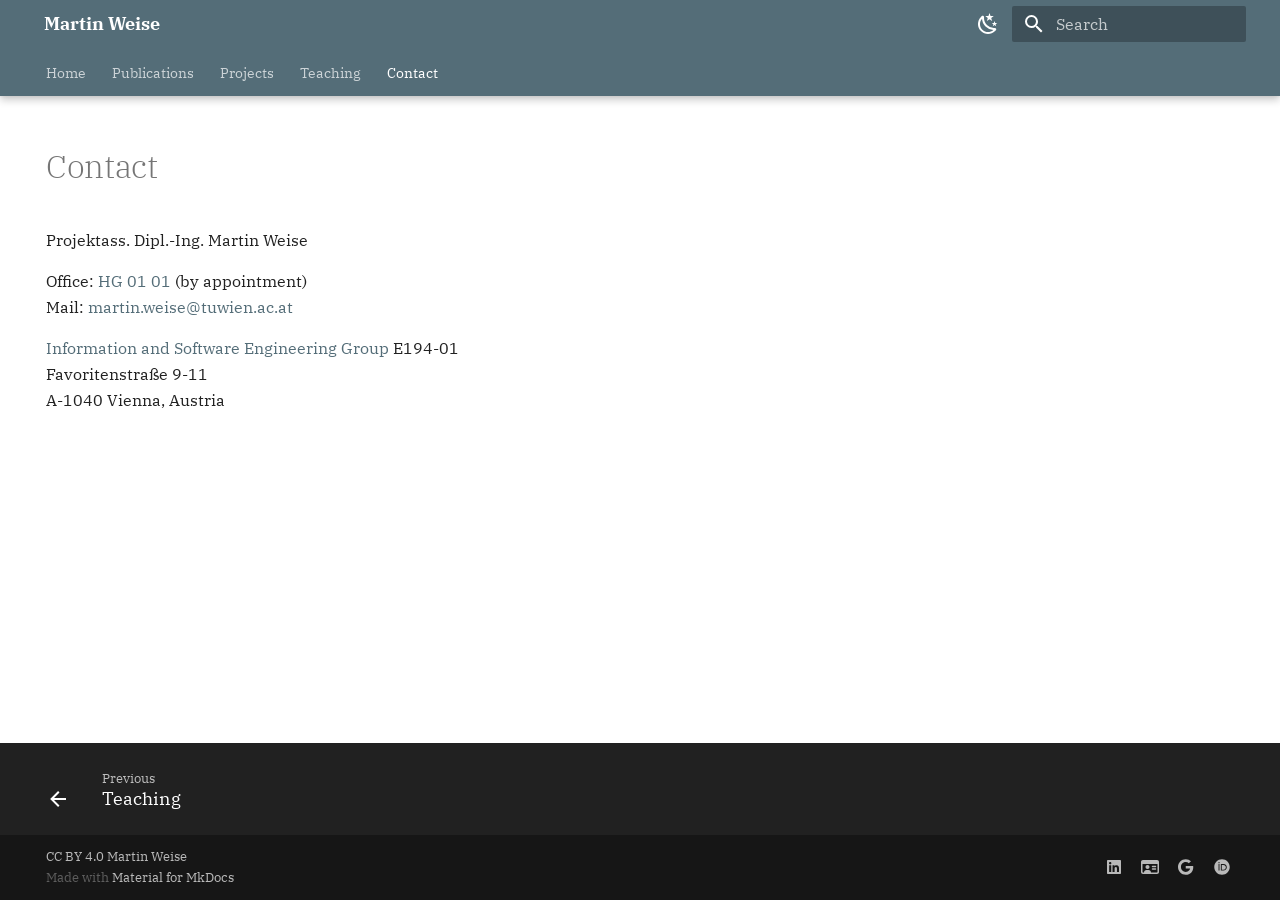
==== contact/index.html @ 9b3cc02e "new release" ====
<!doctype html>
<html lang="en" class="no-js">
  <head>
    
      <meta charset="utf-8">
      <meta name="viewport" content="width=device-width,initial-scale=1">
      
      
        <meta name="author" content="Martin Weise">
      
      
      <link rel="icon" href="../images/asterisk-solid.svg">
      <meta name="generator" content="mkdocs-1.3.0, mkdocs-material-8.2.9">
    
    
      
        <title>Contact - Martin Weise</title>
      
    
    
      <link rel="stylesheet" href="../assets/stylesheets/main.120efc48.min.css">
      
        
        <link rel="stylesheet" href="../assets/stylesheets/palette.9647289d.min.css">
        
      
    
    
    
      
        
        
        <link rel="preconnect" href="https://fonts.gstatic.com" crossorigin>
        <link rel="stylesheet" href="https://fonts.googleapis.com/css?family=IBM+Plex+Serif:300,300i,400,400i,700,700i%7CIBM+Plex+Mono:400,400i,700,700i&display=fallback">
        <style>:root{--md-text-font:"IBM Plex Serif";--md-code-font:"IBM Plex Mono"}</style>
      
    
    
      <link rel="stylesheet" href="../stylesheets/extra.css">
    
    <script>__md_scope=new URL("..",location),__md_get=(e,_=localStorage,t=__md_scope)=>JSON.parse(_.getItem(t.pathname+"."+e)),__md_set=(e,_,t=localStorage,a=__md_scope)=>{try{t.setItem(a.pathname+"."+e,JSON.stringify(_))}catch(e){}}</script>
    
      

    
    
  </head>
  
  
    
    
      
    
    
    
    
    <body dir="ltr" data-md-color-scheme="default" data-md-color-primary="blue-grey" data-md-color-accent="">
  
    
    
      <script>var palette=__md_get("__palette");if(palette&&"object"==typeof palette.color)for(var key of Object.keys(palette.color))document.body.setAttribute("data-md-color-"+key,palette.color[key])</script>
    
    <input class="md-toggle" data-md-toggle="drawer" type="checkbox" id="__drawer" autocomplete="off">
    <input class="md-toggle" data-md-toggle="search" type="checkbox" id="__search" autocomplete="off">
    <label class="md-overlay" for="__drawer"></label>
    <div data-md-component="skip">
      
        
        <a href="#contact" class="md-skip">
          Skip to content
        </a>
      
    </div>
    <div data-md-component="announce">
      
    </div>
    
    
      

  

<header class="md-header md-header--lifted" data-md-component="header">
  <nav class="md-header__inner md-grid" aria-label="Header">
    <a href="https://martinweise.at" title="Martin Weise" class="md-header__button md-logo" aria-label="Martin Weise" data-md-component="logo">
      
  
  <svg xmlns="http://www.w3.org/2000/svg" viewBox="0 0 24 24"><path d="M12 8a3 3 0 0 0 3-3 3 3 0 0 0-3-3 3 3 0 0 0-3 3 3 3 0 0 0 3 3m0 3.54C9.64 9.35 6.5 8 3 8v11c3.5 0 6.64 1.35 9 3.54 2.36-2.19 5.5-3.54 9-3.54V8c-3.5 0-6.64 1.35-9 3.54Z"/></svg>

    </a>
    <label class="md-header__button md-icon" for="__drawer">
      <svg xmlns="http://www.w3.org/2000/svg" viewBox="0 0 24 24"><path d="M3 6h18v2H3V6m0 5h18v2H3v-2m0 5h18v2H3v-2Z"/></svg>
    </label>
    <div class="md-header__title" data-md-component="header-title">
      <div class="md-header__ellipsis">
        <div class="md-header__topic">
          <span class="md-ellipsis">
            Martin Weise
          </span>
        </div>
        <div class="md-header__topic" data-md-component="header-topic">
          <span class="md-ellipsis">
            
              Contact
            
          </span>
        </div>
      </div>
    </div>
    
      <form class="md-header__option" data-md-component="palette">
        
          
          
          <input class="md-option" data-md-color-media="" data-md-color-scheme="default" data-md-color-primary="blue-grey" data-md-color-accent=""  aria-label="Switch to light mode"  type="radio" name="__palette" id="__palette_1">
          
            <label class="md-header__button md-icon" title="Switch to light mode" for="__palette_2" hidden>
              <svg xmlns="http://www.w3.org/2000/svg" viewBox="0 0 24 24"><path d="m17.75 4.09-2.53 1.94.91 3.06-2.63-1.81-2.63 1.81.91-3.06-2.53-1.94L12.44 4l1.06-3 1.06 3 3.19.09m3.5 6.91-1.64 1.25.59 1.98-1.7-1.17-1.7 1.17.59-1.98L15.75 11l2.06-.05L18.5 9l.69 1.95 2.06.05m-2.28 4.95c.83-.08 1.72 1.1 1.19 1.85-.32.45-.66.87-1.08 1.27C15.17 23 8.84 23 4.94 19.07c-3.91-3.9-3.91-10.24 0-14.14.4-.4.82-.76 1.27-1.08.75-.53 1.93.36 1.85 1.19-.27 2.86.69 5.83 2.89 8.02a9.96 9.96 0 0 0 8.02 2.89m-1.64 2.02a12.08 12.08 0 0 1-7.8-3.47c-2.17-2.19-3.33-5-3.49-7.82-2.81 3.14-2.7 7.96.31 10.98 3.02 3.01 7.84 3.12 10.98.31Z"/></svg>
            </label>
          
        
          
          
          <input class="md-option" data-md-color-media="" data-md-color-scheme="slate" data-md-color-primary="black" data-md-color-accent=""  aria-label="Switch to dark mode"  type="radio" name="__palette" id="__palette_2">
          
            <label class="md-header__button md-icon" title="Switch to dark mode" for="__palette_1" hidden>
              <svg xmlns="http://www.w3.org/2000/svg" viewBox="0 0 24 24"><path d="M12 7a5 5 0 0 1 5 5 5 5 0 0 1-5 5 5 5 0 0 1-5-5 5 5 0 0 1 5-5m0 2a3 3 0 0 0-3 3 3 3 0 0 0 3 3 3 3 0 0 0 3-3 3 3 0 0 0-3-3m0-7 2.39 3.42C13.65 5.15 12.84 5 12 5c-.84 0-1.65.15-2.39.42L12 2M3.34 7l4.16-.35A7.2 7.2 0 0 0 5.94 8.5c-.44.74-.69 1.5-.83 2.29L3.34 7m.02 10 1.76-3.77a7.131 7.131 0 0 0 2.38 4.14L3.36 17M20.65 7l-1.77 3.79a7.023 7.023 0 0 0-2.38-4.15l4.15.36m-.01 10-4.14.36c.59-.51 1.12-1.14 1.54-1.86.42-.73.69-1.5.83-2.29L20.64 17M12 22l-2.41-3.44c.74.27 1.55.44 2.41.44.82 0 1.63-.17 2.37-.44L12 22Z"/></svg>
            </label>
          
        
      </form>
    
    
    
      <label class="md-header__button md-icon" for="__search">
        <svg xmlns="http://www.w3.org/2000/svg" viewBox="0 0 24 24"><path d="M9.5 3A6.5 6.5 0 0 1 16 9.5c0 1.61-.59 3.09-1.56 4.23l.27.27h.79l5 5-1.5 1.5-5-5v-.79l-.27-.27A6.516 6.516 0 0 1 9.5 16 6.5 6.5 0 0 1 3 9.5 6.5 6.5 0 0 1 9.5 3m0 2C7 5 5 7 5 9.5S7 14 9.5 14 14 12 14 9.5 12 5 9.5 5Z"/></svg>
      </label>
      <div class="md-search" data-md-component="search" role="dialog">
  <label class="md-search__overlay" for="__search"></label>
  <div class="md-search__inner" role="search">
    <form class="md-search__form" name="search">
      <input type="text" class="md-search__input" name="query" aria-label="Search" placeholder="Search" autocapitalize="off" autocorrect="off" autocomplete="off" spellcheck="false" data-md-component="search-query" required>
      <label class="md-search__icon md-icon" for="__search">
        <svg xmlns="http://www.w3.org/2000/svg" viewBox="0 0 24 24"><path d="M9.5 3A6.5 6.5 0 0 1 16 9.5c0 1.61-.59 3.09-1.56 4.23l.27.27h.79l5 5-1.5 1.5-5-5v-.79l-.27-.27A6.516 6.516 0 0 1 9.5 16 6.5 6.5 0 0 1 3 9.5 6.5 6.5 0 0 1 9.5 3m0 2C7 5 5 7 5 9.5S7 14 9.5 14 14 12 14 9.5 12 5 9.5 5Z"/></svg>
        <svg xmlns="http://www.w3.org/2000/svg" viewBox="0 0 24 24"><path d="M20 11v2H8l5.5 5.5-1.42 1.42L4.16 12l7.92-7.92L13.5 5.5 8 11h12Z"/></svg>
      </label>
      <nav class="md-search__options" aria-label="Search">
        
        <button type="reset" class="md-search__icon md-icon" aria-label="Clear" tabindex="-1">
          <svg xmlns="http://www.w3.org/2000/svg" viewBox="0 0 24 24"><path d="M19 6.41 17.59 5 12 10.59 6.41 5 5 6.41 10.59 12 5 17.59 6.41 19 12 13.41 17.59 19 19 17.59 13.41 12 19 6.41Z"/></svg>
        </button>
      </nav>
      
    </form>
    <div class="md-search__output">
      <div class="md-search__scrollwrap" data-md-scrollfix>
        <div class="md-search-result" data-md-component="search-result">
          <div class="md-search-result__meta">
            Initializing search
          </div>
          <ol class="md-search-result__list"></ol>
        </div>
      </div>
    </div>
  </div>
</div>
    
    
  </nav>
  
    
      
<nav class="md-tabs" aria-label="Tabs" data-md-component="tabs">
  <div class="md-tabs__inner md-grid">
    <ul class="md-tabs__list">
      
        
  
  


  <li class="md-tabs__item">
    <a href=".." class="md-tabs__link">
      Home
    </a>
  </li>

      
        
  
  


  <li class="md-tabs__item">
    <a href="../publications/" class="md-tabs__link">
      Publications
    </a>
  </li>

      
        
  
  


  <li class="md-tabs__item">
    <a href="../projects/" class="md-tabs__link">
      Projects
    </a>
  </li>

      
        
  
  


  <li class="md-tabs__item">
    <a href="../teaching/" class="md-tabs__link">
      Teaching
    </a>
  </li>

      
        
  
  
    
  


  <li class="md-tabs__item">
    <a href="./" class="md-tabs__link md-tabs__link--active">
      Contact
    </a>
  </li>

      
    </ul>
  </div>
</nav>
    
  
</header>
    
    <div class="md-container" data-md-component="container">
      
      
        
      
      <main class="md-main" data-md-component="main">
        <div class="md-main__inner md-grid">
          
            
              
                
              
              <div class="md-sidebar md-sidebar--primary" data-md-component="sidebar" data-md-type="navigation" hidden>
                <div class="md-sidebar__scrollwrap">
                  <div class="md-sidebar__inner">
                    

  


<nav class="md-nav md-nav--primary md-nav--lifted" aria-label="Navigation" data-md-level="0">
  <label class="md-nav__title" for="__drawer">
    <a href="https://martinweise.at" title="Martin Weise" class="md-nav__button md-logo" aria-label="Martin Weise" data-md-component="logo">
      
  
  <svg xmlns="http://www.w3.org/2000/svg" viewBox="0 0 24 24"><path d="M12 8a3 3 0 0 0 3-3 3 3 0 0 0-3-3 3 3 0 0 0-3 3 3 3 0 0 0 3 3m0 3.54C9.64 9.35 6.5 8 3 8v11c3.5 0 6.64 1.35 9 3.54 2.36-2.19 5.5-3.54 9-3.54V8c-3.5 0-6.64 1.35-9 3.54Z"/></svg>

    </a>
    Martin Weise
  </label>
  
  <ul class="md-nav__list" data-md-scrollfix>
    
      
      
      

  
  
  
    <li class="md-nav__item">
      <a href=".." class="md-nav__link">
        Home
      </a>
    </li>
  

    
      
      
      

  
  
  
    <li class="md-nav__item">
      <a href="../publications/" class="md-nav__link">
        Publications
      </a>
    </li>
  

    
      
      
      

  
  
  
    <li class="md-nav__item">
      <a href="../projects/" class="md-nav__link">
        Projects
      </a>
    </li>
  

    
      
      
      

  
  
  
    <li class="md-nav__item">
      <a href="../teaching/" class="md-nav__link">
        Teaching
      </a>
    </li>
  

    
      
      
      

  
  
    
  
  
    <li class="md-nav__item md-nav__item--active">
      
      <input class="md-nav__toggle md-toggle" data-md-toggle="toc" type="checkbox" id="__toc">
      
      
        
      
      
      <a href="./" class="md-nav__link md-nav__link--active">
        Contact
      </a>
      
    </li>
  

    
  </ul>
</nav>
                  </div>
                </div>
              </div>
            
            
              
                
              
              <div class="md-sidebar md-sidebar--secondary" data-md-component="sidebar" data-md-type="toc" hidden>
                <div class="md-sidebar__scrollwrap">
                  <div class="md-sidebar__inner">
                    

<nav class="md-nav md-nav--secondary" aria-label="Table of contents">
  
  
  
    
  
  
</nav>
                  </div>
                </div>
              </div>
            
          
          <div class="md-content" data-md-component="content">
            <article class="md-content__inner md-typeset">
              
                


<h1 id="contact">Contact</h1>
<p>Projektass. Dipl.-Ing. Martin Weise</p>
<p>Office: <a href="https://tuw-maps.tuwien.ac.at/?q=HG0101">HG 01 01</a> (by appointment)<br />
Mail: <a href="mailto:martin.weise@tuwien.ac.at">martin.weise@tuwien.ac.at</a></p>
<p><a href="https://informatics.tuwien.ac.at/orgs/e194-01">Information and Software Engineering Group</a>
E194-01<br />
Favoritenstraße 9-11<br />
A-1040 Vienna, Austria</p>

              
            </article>
          </div>
        </div>
        
      </main>
      
        <footer class="md-footer">
  
    <nav class="md-footer__inner md-grid" aria-label="Footer">
      
        
        <a href="../teaching/" class="md-footer__link md-footer__link--prev" aria-label="Previous: Teaching" rel="prev">
          <div class="md-footer__button md-icon">
            <svg xmlns="http://www.w3.org/2000/svg" viewBox="0 0 24 24"><path d="M20 11v2H8l5.5 5.5-1.42 1.42L4.16 12l7.92-7.92L13.5 5.5 8 11h12Z"/></svg>
          </div>
          <div class="md-footer__title">
            <div class="md-ellipsis">
              <span class="md-footer__direction">
                Previous
              </span>
              Teaching
            </div>
          </div>
        </a>
      
      
    </nav>
  
  <div class="md-footer-meta md-typeset">
    <div class="md-footer-meta__inner md-grid">
      <div class="md-copyright">
  
    <div class="md-copyright__highlight">
      CC BY 4.0 Martin Weise
    </div>
  
  
    Made with
    <a href="https://squidfunk.github.io/mkdocs-material/" target="_blank" rel="noopener">
      Material for MkDocs
    </a>
  
</div>
      
        <div class="md-social">
  
    
    
      
      
    
    <a href="https://www.linkedin.com/in/martin-weise-094273218/" target="_blank" rel="noopener" title="www.linkedin.com" class="md-social__link">
      <svg xmlns="http://www.w3.org/2000/svg" viewBox="0 0 448 512"><!--! Font Awesome Free 6.1.1 by @fontawesome - https://fontawesome.com License - https://fontawesome.com/license/free (Icons: CC BY 4.0, Fonts: SIL OFL 1.1, Code: MIT License) Copyright 2022 Fonticons, Inc.--><path d="M416 32H31.9C14.3 32 0 46.5 0 64.3v383.4C0 465.5 14.3 480 31.9 480H416c17.6 0 32-14.5 32-32.3V64.3c0-17.8-14.4-32.3-32-32.3zM135.4 416H69V202.2h66.5V416zm-33.2-243c-21.3 0-38.5-17.3-38.5-38.5S80.9 96 102.2 96c21.2 0 38.5 17.3 38.5 38.5 0 21.3-17.2 38.5-38.5 38.5zm282.1 243h-66.4V312c0-24.8-.5-56.7-34.5-56.7-34.6 0-39.9 27-39.9 54.9V416h-66.4V202.2h63.7v29.2h.9c8.9-16.8 30.6-34.5 62.9-34.5 67.2 0 79.7 44.3 79.7 101.9V416z"/></svg>
    </a>
  
    
    
      
      
    
    <a href="https://isni.org/isni/0000000506791090" target="_blank" rel="noopener" title="isni.org" class="md-social__link">
      <svg xmlns="http://www.w3.org/2000/svg" viewBox="0 0 576 512"><!--! Font Awesome Free 6.1.1 by @fontawesome - https://fontawesome.com License - https://fontawesome.com/license/free (Icons: CC BY 4.0, Fonts: SIL OFL 1.1, Code: MIT License) Copyright 2022 Fonticons, Inc.--><path d="M368 344h96c13.25 0 24-10.75 24-24s-10.75-24-24-24h-96c-13.25 0-24 10.75-24 24s10.8 24 24 24zm-160-24c35.35 0 64-28.65 64-64s-28.65-64-64-64-64 28.65-64 64c0 35.3 28.7 64 64 64zM512 32H64C28.65 32 0 60.65 0 96v320c0 35.35 28.65 64 64 64h448c35.35 0 64-28.65 64-64V96c0-35.35-28.7-64-64-64zm16 384c0 8.822-7.178 16-16 16H320c0-44.18-35.82-80-80-80h-64c-44.2 0-80 35.8-80 80H64c-8.822 0-16-7.178-16-16V160h480v256zM368 264h96c13.25 0 24-10.75 24-24s-10.75-24-24-24h-96c-13.25 0-24 10.75-24 24s10.8 24 24 24z"/></svg>
    </a>
  
    
    
      
      
    
    <a href="https://scholar.google.com/citations?user=uMn2MpgAAAAJ" target="_blank" rel="noopener" title="scholar.google.com" class="md-social__link">
      <svg xmlns="http://www.w3.org/2000/svg" viewBox="0 0 488 512"><!--! Font Awesome Free 6.1.1 by @fontawesome - https://fontawesome.com License - https://fontawesome.com/license/free (Icons: CC BY 4.0, Fonts: SIL OFL 1.1, Code: MIT License) Copyright 2022 Fonticons, Inc.--><path d="M488 261.8C488 403.3 391.1 504 248 504 110.8 504 0 393.2 0 256S110.8 8 248 8c66.8 0 123 24.5 166.3 64.9l-67.5 64.9C258.5 52.6 94.3 116.6 94.3 256c0 86.5 69.1 156.6 153.7 156.6 98.2 0 135-70.4 140.8-106.9H248v-85.3h236.1c2.3 12.7 3.9 24.9 3.9 41.4z"/></svg>
    </a>
  
    
    
      
      
    
    <a href="https://orcid.org/0000-0003-4216-302X" target="_blank" rel="noopener" title="orcid.org" class="md-social__link">
      <svg xmlns="http://www.w3.org/2000/svg" viewBox="0 0 512 512"><!--! Font Awesome Free 6.1.1 by @fontawesome - https://fontawesome.com License - https://fontawesome.com/license/free (Icons: CC BY 4.0, Fonts: SIL OFL 1.1, Code: MIT License) Copyright 2022 Fonticons, Inc.--><path d="M294.75 188.19h-45.92V342h47.47c67.62 0 83.12-51.34 83.12-76.91 0-41.64-26.54-76.9-84.67-76.9zM256 8C119 8 8 119 8 256s111 248 248 248 248-111 248-248S393 8 256 8zm-80.79 360.76h-29.84v-207.5h29.84zm-14.92-231.14a19.57 19.57 0 1 1 19.57-19.57 19.64 19.64 0 0 1-19.57 19.57zM300 369h-81V161.26h80.6c76.73 0 110.44 54.83 110.44 103.85C410 318.39 368.38 369 300 369z"/></svg>
    </a>
  
</div>
      
    </div>
  </div>
</footer>
      
    </div>
    <div class="md-dialog" data-md-component="dialog">
      <div class="md-dialog__inner md-typeset"></div>
    </div>
    <script id="__config" type="application/json">{"base": "..", "features": ["navigation.tabs", "navigation.tabs.sticky", "content.code.annotate"], "search": "../assets/javascripts/workers/search.2a1c317c.min.js", "translations": {"clipboard.copied": "Copied to clipboard", "clipboard.copy": "Copy to clipboard", "search.config.lang": "en", "search.config.pipeline": "trimmer, stopWordFilter", "search.config.separator": "[\\s\\-]+", "search.placeholder": "Search", "search.result.more.one": "1 more on this page", "search.result.more.other": "# more on this page", "search.result.none": "No matching documents", "search.result.one": "1 matching document", "search.result.other": "# matching documents", "search.result.placeholder": "Type to start searching", "search.result.term.missing": "Missing", "select.version.title": "Select version"}}</script>
    
    
      <script src="../assets/javascripts/bundle.6e54b5cd.min.js"></script>
      
    
  </body>
</html>
---- assets/stylesheets/main.120efc48.min.css ----
@charset "UTF-8";html{-webkit-text-size-adjust:none;-moz-text-size-adjust:none;-ms-text-size-adjust:none;text-size-adjust:none;box-sizing:border-box}*,:after,:before{box-sizing:inherit}@media (prefers-reduced-motion){*,:after,:before{transition:none!important}}body{margin:0}a,button,input,label{-webkit-tap-highlight-color:transparent}a{color:inherit;text-decoration:none}hr{border:0;box-sizing:initial;display:block;height:.05rem;overflow:visible;padding:0}small{font-size:80%}sub,sup{line-height:1em}img{border-style:none}table{border-collapse:initial;border-spacing:0}td,th{font-weight:400;vertical-align:top}button{background:transparent;border:0;font-family:inherit;font-size:inherit;margin:0;padding:0}input{border:0;outline:none}:root{--md-default-fg-color:rgba(0,0,0,.87);--md-default-fg-color--light:rgba(0,0,0,.54);--md-default-fg-color--lighter:rgba(0,0,0,.32);--md-default-fg-color--lightest:rgba(0,0,0,.07);--md-default-bg-color:#fff;--md-default-bg-color--light:hsla(0,0%,100%,.7);--md-default-bg-color--lighter:hsla(0,0%,100%,.3);--md-default-bg-color--lightest:hsla(0,0%,100%,.12);--md-primary-fg-color:#4051b5;--md-primary-fg-color--light:#5d6cc0;--md-primary-fg-color--dark:#303fa1;--md-primary-bg-color:#fff;--md-primary-bg-color--light:hsla(0,0%,100%,.7);--md-accent-fg-color:#526cfe;--md-accent-fg-color--transparent:rgba(82,108,254,.1);--md-accent-bg-color:#fff;--md-accent-bg-color--light:hsla(0,0%,100%,.7);--md-shadow-z1:0 0.2rem 0.5rem rgba(0,0,0,.05),0 0 0.05rem rgba(0,0,0,.1);--md-shadow-z2:0 0.2rem 0.5rem rgba(0,0,0,.1),0 0 0.05rem rgba(0,0,0,.25);--md-shadow-z3:0 0.2rem 0.5rem rgba(0,0,0,.2),0 0 0.05rem rgba(0,0,0,.35)}:root>*{--md-code-fg-color:#36464e;--md-code-bg-color:#f5f5f5;--md-code-hl-color:rgba(255,255,0,.5);--md-code-hl-number-color:#d52a2a;--md-code-hl-special-color:#db1457;--md-code-hl-function-color:#a846b9;--md-code-hl-constant-color:#6e59d9;--md-code-hl-keyword-color:#3f6ec6;--md-code-hl-string-color:#1c7d4d;--md-code-hl-name-color:var(--md-code-fg-color);--md-code-hl-operator-color:var(--md-default-fg-color--light);--md-code-hl-punctuation-color:var(--md-default-fg-color--light);--md-code-hl-comment-color:var(--md-default-fg-color--light);--md-code-hl-generic-color:var(--md-default-fg-color--light);--md-code-hl-variable-color:var(--md-default-fg-color--light);--md-typeset-color:var(--md-default-fg-color);--md-typeset-a-color:var(--md-primary-fg-color);--md-typeset-mark-color:rgba(255,255,0,.5);--md-typeset-del-color:rgba(245,80,61,.15);--md-typeset-ins-color:rgba(11,213,112,.15);--md-typeset-kbd-color:#fafafa;--md-typeset-kbd-accent-color:#fff;--md-typeset-kbd-border-color:#b8b8b8;--md-typeset-table-color:rgba(0,0,0,.12);--md-admonition-fg-color:var(--md-default-fg-color);--md-admonition-bg-color:var(--md-default-bg-color);--md-footer-fg-color:#fff;--md-footer-fg-color--light:hsla(0,0%,100%,.7);--md-footer-fg-color--lighter:hsla(0,0%,100%,.3);--md-footer-bg-color:rgba(0,0,0,.87);--md-footer-bg-color--dark:rgba(0,0,0,.32)}.md-icon svg{fill:currentcolor;display:block;height:1.2rem;width:1.2rem}body{-webkit-font-smoothing:antialiased;-moz-osx-font-smoothing:grayscale;--md-text-font-family:var(--md-text-font,_),-apple-system,BlinkMacSystemFont,Helvetica,Arial,sans-serif;--md-code-font-family:var(--md-code-font,_),SFMono-Regular,Consolas,Menlo,monospace}body,input{font-feature-settings:"kern","liga";font-family:var(--md-text-font-family)}body,code,input,kbd,pre{color:var(--md-typeset-color)}code,kbd,pre{font-feature-settings:"kern";font-family:var(--md-code-font-family)}:root{--md-typeset-table-sort-icon:url('data:image/svg+xml;charset=utf-8,<svg xmlns="http://www.w3.org/2000/svg" viewBox="0 0 24 24"><path d="m18 21-4-4h3V7h-3l4-4 4 4h-3v10h3M2 19v-2h10v2M2 13v-2h7v2M2 7V5h4v2H2Z"/></svg>');--md-typeset-table-sort-icon--asc:url('data:image/svg+xml;charset=utf-8,<svg xmlns="http://www.w3.org/2000/svg" viewBox="0 0 24 24"><path d="M19 17h3l-4 4-4-4h3V3h2M2 17h10v2H2M6 5v2H2V5m0 6h7v2H2v-2Z"/></svg>');--md-typeset-table-sort-icon--desc:url('data:image/svg+xml;charset=utf-8,<svg xmlns="http://www.w3.org/2000/svg" viewBox="0 0 24 24"><path d="M19 7h3l-4-4-4 4h3v14h2M2 17h10v2H2M6 5v2H2V5m0 6h7v2H2v-2Z"/></svg>')}.md-typeset{-webkit-print-color-adjust:exact;color-adjust:exact;font-size:.8rem;line-height:1.6}@media print{.md-typeset{font-size:.68rem}}.md-typeset blockquote,.md-typeset dl,.md-typeset figure,.md-typeset ol,.md-typeset pre,.md-typeset ul{margin-bottom:1em;margin-top:1em}.md-typeset h1{color:var(--md-default-fg-color--light);font-size:2em;line-height:1.3;margin:0 0 1.25em}.md-typeset h1,.md-typeset h2{font-weight:300;letter-spacing:-.01em}.md-typeset h2{font-size:1.5625em;line-height:1.4;margin:1.6em 0 .64em}.md-typeset h3{font-size:1.25em;font-weight:400;letter-spacing:-.01em;line-height:1.5;margin:1.6em 0 .8em}.md-typeset h2+h3{margin-top:.8em}.md-typeset h4{font-weight:700;letter-spacing:-.01em;margin:1em 0}.md-typeset h5,.md-typeset h6{color:var(--md-default-fg-color--light);font-size:.8em;font-weight:700;letter-spacing:-.01em;margin:1.25em 0}.md-typeset h5{text-transform:uppercase}.md-typeset hr{border-bottom:.05rem solid var(--md-default-fg-color--lightest);display:flow-root;margin:1.5em 0}.md-typeset a{color:var(--md-typeset-a-color);word-break:break-word}.md-typeset a,.md-typeset a:before{transition:color 125ms}.md-typeset a:focus,.md-typeset a:hover{color:var(--md-accent-fg-color)}.md-typeset a:focus code,.md-typeset a:hover code{background-color:var(--md-accent-fg-color--transparent)}.md-typeset a code{color:currentcolor;transition:background-color 125ms}.md-typeset a.focus-visible{outline-color:var(--md-accent-fg-color);outline-offset:.2rem}.md-typeset code,.md-typeset kbd,.md-typeset pre{color:var(--md-code-fg-color);direction:ltr}@media print{.md-typeset code,.md-typeset kbd,.md-typeset pre{white-space:pre-wrap}}.md-typeset code{background-color:var(--md-code-bg-color);border-radius:.1rem;-webkit-box-decoration-break:clone;box-decoration-break:clone;font-size:.85em;padding:0 .2941176471em;word-break:break-word}.md-typeset code:not(.focus-visible){-webkit-tap-highlight-color:transparent;outline:none}.md-typeset pre{display:flow-root;line-height:1.4;position:relative}.md-typeset pre>code{-webkit-box-decoration-break:slice;box-decoration-break:slice;box-shadow:none;display:block;margin:0;outline-color:var(--md-accent-fg-color);overflow:auto;padding:.7720588235em 1.1764705882em;scrollbar-color:var(--md-default-fg-color--lighter) transparent;scrollbar-width:thin;touch-action:auto;word-break:normal}.md-typeset pre>code:hover{scrollbar-color:var(--md-accent-fg-color) transparent}.md-typeset pre>code::-webkit-scrollbar{height:.2rem;width:.2rem}.md-typeset pre>code::-webkit-scrollbar-thumb{background-color:var(--md-default-fg-color--lighter)}.md-typeset pre>code::-webkit-scrollbar-thumb:hover{background-color:var(--md-accent-fg-color)}.md-typeset kbd{background-color:var(--md-typeset-kbd-color);border-radius:.1rem;box-shadow:0 .1rem 0 .05rem var(--md-typeset-kbd-border-color),0 .1rem 0 var(--md-typeset-kbd-border-color),0 -.1rem .2rem var(--md-typeset-kbd-accent-color) inset;color:var(--md-default-fg-color);display:inline-block;font-size:.75em;padding:0 .6666666667em;vertical-align:text-top;word-break:break-word}.md-typeset mark{background-color:var(--md-typeset-mark-color);-webkit-box-decoration-break:clone;box-decoration-break:clone;color:inherit;word-break:break-word}.md-typeset abbr{border-bottom:.05rem dotted var(--md-default-fg-color--light);cursor:help;text-decoration:none}@media (hover:none){.md-typeset abbr{position:relative}.md-typeset abbr[title]:-webkit-any(:focus,:hover):after{background-color:var(--md-default-fg-color);border-radius:.1rem;box-shadow:var(--md-shadow-z3);color:var(--md-default-bg-color);content:attr(title);display:inline-block;font-size:.7rem;margin-top:2em;max-width:80%;min-width:-webkit-max-content;min-width:max-content;padding:.2rem .3rem;position:absolute;width:auto}.md-typeset abbr[title]:-moz-any(:focus,:hover):after{background-color:var(--md-default-fg-color);border-radius:.1rem;box-shadow:var(--md-shadow-z3);color:var(--md-default-bg-color);content:attr(title);display:inline-block;font-size:.7rem;margin-top:2em;max-width:80%;min-width:-moz-max-content;min-width:max-content;padding:.2rem .3rem;position:absolute;width:auto}[dir=ltr] .md-typeset abbr[title]:-webkit-any(:focus,:hover):after{left:0}[dir=ltr] .md-typeset abbr[title]:-moz-any(:focus,:hover):after{left:0}[dir=ltr] .md-typeset abbr[title]:is(:focus,:hover):after{left:0}[dir=rtl] .md-typeset abbr[title]:-webkit-any(:focus,:hover):after{right:0}[dir=rtl] .md-typeset abbr[title]:-moz-any(:focus,:hover):after{right:0}[dir=rtl] .md-typeset abbr[title]:is(:focus,:hover):after{right:0}.md-typeset abbr[title]:is(:focus,:hover):after{background-color:var(--md-default-fg-color);border-radius:.1rem;box-shadow:var(--md-shadow-z3);color:var(--md-default-bg-color);content:attr(title);display:inline-block;font-size:.7rem;margin-top:2em;max-width:80%;min-width:-webkit-max-content;min-width:-moz-max-content;min-width:max-content;padding:.2rem .3rem;position:absolute;width:auto}}.md-typeset small{opacity:.75}[dir=ltr] .md-typeset sub,[dir=ltr] .md-typeset sup{margin-left:.078125em}[dir=rtl] .md-typeset sub,[dir=rtl] .md-typeset sup{margin-right:.078125em}[dir=ltr] .md-typeset blockquote{padding-left:.6rem}[dir=rtl] .md-typeset blockquote{padding-right:.6rem}[dir=ltr] .md-typeset blockquote{border-left:.2rem solid var(--md-default-fg-color--lighter)}[dir=rtl] .md-typeset blockquote{border-right:.2rem solid var(--md-default-fg-color--lighter)}.md-typeset blockquote{color:var(--md-default-fg-color--light);margin-left:0;margin-right:0}.md-typeset ul{list-style-type:disc}[dir=ltr] .md-typeset ol,[dir=ltr] .md-typeset ul{margin-left:.625em}[dir=rtl] .md-typeset ol,[dir=rtl] .md-typeset ul{margin-right:.625em}.md-typeset ol,.md-typeset ul{padding:0}.md-typeset ol:not([hidden]),.md-typeset ul:not([hidden]){display:flow-root}.md-typeset ol ol,.md-typeset ul ol{list-style-type:lower-alpha}.md-typeset ol ol ol,.md-typeset ul ol ol{list-style-type:lower-roman}[dir=ltr] .md-typeset ol li,[dir=ltr] .md-typeset ul li{margin-left:1.25em}[dir=rtl] .md-typeset ol li,[dir=rtl] .md-typeset ul li{margin-right:1.25em}.md-typeset ol li,.md-typeset ul li{margin-bottom:.5em}.md-typeset ol li blockquote,.md-typeset ol li p,.md-typeset ul li blockquote,.md-typeset ul li p{margin:.5em 0}.md-typeset ol li:last-child,.md-typeset ul li:last-child{margin-bottom:0}.md-typeset ol li :-webkit-any(ul,ol),.md-typeset ul li :-webkit-any(ul,ol){margin-bottom:.5em;margin-top:.5em}.md-typeset ol li :-moz-any(ul,ol),.md-typeset ul li :-moz-any(ul,ol){margin-bottom:.5em;margin-top:.5em}[dir=ltr] .md-typeset ol li :-webkit-any(ul,ol),[dir=ltr] .md-typeset ul li :-webkit-any(ul,ol){margin-left:.625em}[dir=ltr] .md-typeset ol li :-moz-any(ul,ol),[dir=ltr] .md-typeset ul li :-moz-any(ul,ol){margin-left:.625em}[dir=ltr] .md-typeset ol li :is(ul,ol),[dir=ltr] .md-typeset ul li :is(ul,ol){margin-left:.625em}[dir=rtl] .md-typeset ol li :-webkit-any(ul,ol),[dir=rtl] .md-typeset ul li :-webkit-any(ul,ol){margin-right:.625em}[dir=rtl] .md-typeset ol li :-moz-any(ul,ol),[dir=rtl] .md-typeset ul li :-moz-any(ul,ol){margin-right:.625em}[dir=rtl] .md-typeset ol li :is(ul,ol),[dir=rtl] .md-typeset ul li :is(ul,ol){margin-right:.625em}.md-typeset ol li :is(ul,ol),.md-typeset ul li :is(ul,ol){margin-bottom:.5em;margin-top:.5em}[dir=ltr] .md-typeset dd{margin-left:1.875em}[dir=rtl] .md-typeset dd{margin-right:1.875em}.md-typeset dd{margin-bottom:1.5em;margin-top:1em}.md-typeset img,.md-typeset svg{height:auto;max-width:100%}.md-typeset img[align=left],.md-typeset svg[align=left]{margin:1em 1em 1em 0}.md-typeset img[align=right],.md-typeset svg[align=right]{margin:1em 0 1em 1em}.md-typeset img[align]:only-child,.md-typeset svg[align]:only-child{margin-top:0}.md-typeset img[src$="#only-dark"]{display:none}.md-typeset figure{display:flow-root;margin:1em auto;max-width:100%;text-align:center;width:-webkit-fit-content;width:-moz-fit-content;width:fit-content}.md-typeset figure img{display:block}.md-typeset figcaption{font-style:italic;margin:1em auto;max-width:24rem}.md-typeset iframe{max-width:100%}.md-typeset table:not([class]){background-color:var(--md-default-bg-color);border:.05rem solid var(--md-typeset-table-color);border-radius:.1rem;display:inline-block;font-size:.64rem;max-width:100%;overflow:auto;touch-action:auto}@media print{.md-typeset table:not([class]){display:table}}.md-typeset table:not([class])+*{margin-top:1.5em}.md-typeset table:not([class]) :-webkit-any(th,td)>:first-child{margin-top:0}.md-typeset table:not([class]) :-moz-any(th,td)>:first-child{margin-top:0}.md-typeset table:not([class]) :is(th,td)>:first-child{margin-top:0}.md-typeset table:not([class]) :-webkit-any(th,td)>:last-child{margin-bottom:0}.md-typeset table:not([class]) :-moz-any(th,td)>:last-child{margin-bottom:0}.md-typeset table:not([class]) :is(th,td)>:last-child{margin-bottom:0}.md-typeset table:not([class]) :-webkit-any(th,td):not([align]){text-align:left}.md-typeset table:not([class]) :-moz-any(th,td):not([align]){text-align:left}.md-typeset table:not([class]) :is(th,td):not([align]){text-align:left}[dir=rtl] .md-typeset table:not([class]) :-webkit-any(th,td):not([align]){text-align:right}[dir=rtl] .md-typeset table:not([class]) :-moz-any(th,td):not([align]){text-align:right}[dir=rtl] .md-typeset table:not([class]) :is(th,td):not([align]){text-align:right}.md-typeset table:not([class]) th{font-weight:700;min-width:5rem;padding:.9375em 1.25em;vertical-align:top}.md-typeset table:not([class]) th a{color:inherit}.md-typeset table:not([class]) td{border-top:.05rem solid var(--md-typeset-table-color);padding:.9375em 1.25em;vertical-align:top}.md-typeset table:not([class]) tbody tr{transition:background-color 125ms}.md-typeset table:not([class]) tbody tr:hover{background-color:rgba(0,0,0,.035);box-shadow:0 .05rem 0 var(--md-default-bg-color) inset}.md-typeset table:not([class]) a{word-break:normal}.md-typeset table th[role=columnheader]{cursor:pointer}[dir=ltr] .md-typeset table th[role=columnheader]:after{margin-left:.5em}[dir=rtl] .md-typeset table th[role=columnheader]:after{margin-right:.5em}.md-typeset table th[role=columnheader]:after{content:"";display:inline-block;height:1.2em;-webkit-mask-image:var(--md-typeset-table-sort-icon);mask-image:var(--md-typeset-table-sort-icon);-webkit-mask-repeat:no-repeat;mask-repeat:no-repeat;-webkit-mask-size:contain;mask-size:contain;transition:background-color 125ms;vertical-align:text-bottom;width:1.2em}.md-typeset table th[role=columnheader]:hover:after{background-color:var(--md-default-fg-color--lighter)}.md-typeset table th[role=columnheader][aria-sort=ascending]:after{background-color:var(--md-default-fg-color--light);-webkit-mask-image:var(--md-typeset-table-sort-icon--asc);mask-image:var(--md-typeset-table-sort-icon--asc)}.md-typeset table th[role=columnheader][aria-sort=descending]:after{background-color:var(--md-default-fg-color--light);-webkit-mask-image:var(--md-typeset-table-sort-icon--desc);mask-image:var(--md-typeset-table-sort-icon--desc)}.md-typeset__scrollwrap{margin:1em -.8rem;overflow-x:auto;touch-action:auto}.md-typeset__table{display:inline-block;margin-bottom:.5em;padding:0 .8rem}@media print{.md-typeset__table{display:block}}html .md-typeset__table table{display:table;margin:0;overflow:hidden;width:100%}@media screen and (max-width:44.9375em){.md-content__inner>pre{margin:1em -.8rem}.md-content__inner>pre code{border-radius:0}}.md-banner{background-color:var(--md-footer-bg-color);color:var(--md-footer-fg-color);overflow:auto}@media print{.md-banner{display:none}}.md-banner--warning{background:var(--md-typeset-mark-color);color:var(--md-default-fg-color)}.md-banner__inner{font-size:.7rem;margin:.6rem auto;padding:0 .8rem}html{font-size:125%;height:100%;overflow-x:hidden}@media screen and (min-width:100em){html{font-size:137.5%}}@media screen and (min-width:125em){html{font-size:150%}}body{background-color:var(--md-default-bg-color);display:flex;flex-direction:column;font-size:.5rem;min-height:100%;position:relative;width:100%}@media print{body{display:block}}@media screen and (max-width:59.9375em){body[data-md-state=lock]{position:fixed}}.md-grid{margin-left:auto;margin-right:auto;max-width:61rem}.md-container{display:flex;flex-direction:column;flex-grow:1}@media print{.md-container{display:block}}.md-main{flex-grow:1}.md-main__inner{display:flex;height:100%;margin-top:1.5rem}.md-ellipsis{overflow:hidden;text-overflow:ellipsis;white-space:nowrap}.md-toggle{display:none}.md-option{height:0;opacity:0;position:absolute;width:0}.md-option:checked+label:not([hidden]){display:block}.md-option.focus-visible+label{outline-color:var(--md-accent-fg-color);outline-style:auto}.md-skip{background-color:var(--md-default-fg-color);border-radius:.1rem;color:var(--md-default-bg-color);font-size:.64rem;margin:.5rem;opacity:0;outline-color:var(--md-accent-fg-color);padding:.3rem .5rem;position:fixed;transform:translateY(.4rem);z-index:-1}.md-skip:focus{opacity:1;transform:translateY(0);transition:transform .25s cubic-bezier(.4,0,.2,1),opacity 175ms 75ms;z-index:10}@page{margin:25mm}:root{--md-clipboard-icon:url('data:image/svg+xml;charset=utf-8,<svg xmlns="http://www.w3.org/2000/svg" viewBox="0 0 24 24"><path d="M19 21H8V7h11m0-2H8a2 2 0 0 0-2 2v14a2 2 0 0 0 2 2h11a2 2 0 0 0 2-2V7a2 2 0 0 0-2-2m-3-4H4a2 2 0 0 0-2 2v14h2V3h12V1Z"/></svg>')}.md-clipboard{border-radius:.1rem;color:var(--md-default-fg-color--lightest);cursor:pointer;height:1.5em;outline-color:var(--md-accent-fg-color);outline-offset:.1rem;position:absolute;right:.5em;top:.5em;transition:color .25s;width:1.5em;z-index:1}@media print{.md-clipboard{display:none}}.md-clipboard:not(.focus-visible){-webkit-tap-highlight-color:transparent;outline:none}:hover>.md-clipboard{color:var(--md-default-fg-color--light)}.md-clipboard:-webkit-any(:focus,:hover){color:var(--md-accent-fg-color)}.md-clipboard:-moz-any(:focus,:hover){color:var(--md-accent-fg-color)}.md-clipboard:is(:focus,:hover){color:var(--md-accent-fg-color)}.md-clipboard:after{background-color:currentcolor;content:"";display:block;height:1.125em;margin:0 auto;-webkit-mask-image:var(--md-clipboard-icon);mask-image:var(--md-clipboard-icon);-webkit-mask-repeat:no-repeat;mask-repeat:no-repeat;-webkit-mask-size:contain;mask-size:contain;width:1.125em}.md-clipboard--inline{cursor:pointer}.md-clipboard--inline code{transition:color .25s,background-color .25s}.md-clipboard--inline:-webkit-any(:focus,:hover) code{background-color:var(--md-accent-fg-color--transparent);color:var(--md-accent-fg-color)}.md-clipboard--inline:-moz-any(:focus,:hover) code{background-color:var(--md-accent-fg-color--transparent);color:var(--md-accent-fg-color)}.md-clipboard--inline:is(:focus,:hover) code{background-color:var(--md-accent-fg-color--transparent);color:var(--md-accent-fg-color)}.md-content{flex-grow:1;min-width:0}.md-content__inner{margin:0 .8rem 1.2rem;padding-top:.6rem}@media screen and (min-width:76.25em){[dir=ltr] .md-sidebar--primary:not([hidden])~.md-content>.md-content__inner{margin-left:1.2rem}[dir=ltr] .md-sidebar--secondary:not([hidden])~.md-content>.md-content__inner,[dir=rtl] .md-sidebar--primary:not([hidden])~.md-content>.md-content__inner{margin-right:1.2rem}[dir=rtl] .md-sidebar--secondary:not([hidden])~.md-content>.md-content__inner{margin-left:1.2rem}}.md-content__inner:before{content:"";display:block;height:.4rem}.md-content__inner>:last-child{margin-bottom:0}[dir=ltr] .md-content__button{margin-left:.4rem}[dir=rtl] .md-content__button{margin-right:.4rem}.md-content__button{float:right;margin:.4rem 0;padding:0}@media print{.md-content__button{display:none}}[dir=rtl] .md-content__button{float:left}.md-typeset .md-content__button{color:var(--md-default-fg-color--lighter)}.md-content__button svg{display:inline;vertical-align:top}[dir=rtl] .md-content__button svg{transform:scaleX(-1)}[dir=ltr] .md-dialog{right:.8rem}[dir=rtl] .md-dialog{left:.8rem}.md-dialog{background-color:var(--md-default-fg-color);border-radius:.1rem;bottom:.8rem;box-shadow:var(--md-shadow-z3);min-width:11.1rem;opacity:0;padding:.4rem .6rem;pointer-events:none;position:fixed;transform:translateY(100%);transition:transform 0ms .4s,opacity .4s;z-index:4}@media print{.md-dialog{display:none}}.md-dialog[data-md-state=open]{opacity:1;pointer-events:auto;transform:translateY(0);transition:transform .4s cubic-bezier(.075,.85,.175,1),opacity .4s}.md-dialog__inner{color:var(--md-default-bg-color);font-size:.7rem}.md-footer{background-color:var(--md-footer-bg-color);color:var(--md-footer-fg-color)}@media print{.md-footer{display:none}}.md-footer__inner{display:flex;justify-content:space-between;overflow:auto;padding:.2rem}.md-footer__link{display:flex;flex-grow:0.01;outline-color:var(--md-accent-fg-color);overflow:hidden;padding-bottom:.4rem;padding-top:1.4rem;transition:opacity .25s}.md-footer__link:-webkit-any(:focus,:hover){opacity:.7}.md-footer__link:-moz-any(:focus,:hover){opacity:.7}.md-footer__link:is(:focus,:hover){opacity:.7}[dir=rtl] .md-footer__link svg{transform:scaleX(-1)}@media screen and (max-width:44.9375em){.md-footer__link--prev .md-footer__title{display:none}}[dir=ltr] .md-footer__link--next{margin-left:auto}[dir=rtl] .md-footer__link--next{margin-right:auto}.md-footer__link--next{text-align:right}[dir=rtl] .md-footer__link--next{text-align:left}.md-footer__title{flex-grow:1;font-size:.9rem;line-height:2.4rem;max-width:calc(100% - 2.4rem);padding:0 1rem;position:relative}.md-footer__button{margin:.2rem;padding:.4rem}.md-footer__direction{font-size:.64rem;left:0;margin-top:-1rem;opacity:.7;padding:0 1rem;position:absolute;right:0}.md-footer-meta{background-color:var(--md-footer-bg-color--dark)}.md-footer-meta__inner{display:flex;flex-wrap:wrap;justify-content:space-between;padding:.2rem}html .md-footer-meta.md-typeset a{color:var(--md-footer-fg-color--light)}html .md-footer-meta.md-typeset a:-webkit-any(:focus,:hover){color:var(--md-footer-fg-color)}html .md-footer-meta.md-typeset a:-moz-any(:focus,:hover){color:var(--md-footer-fg-color)}html .md-footer-meta.md-typeset a:is(:focus,:hover){color:var(--md-footer-fg-color)}.md-copyright{color:var(--md-footer-fg-color--lighter);font-size:.64rem;margin:auto .6rem;padding:.4rem 0;width:100%}@media screen and (min-width:45em){.md-copyright{width:auto}}.md-copyright__highlight{color:var(--md-footer-fg-color--light)}.md-social{margin:0 .4rem;padding:.2rem 0 .6rem}@media screen and (min-width:45em){.md-social{padding:.6rem 0}}.md-social__link{display:inline-block;height:1.6rem;text-align:center;width:1.6rem}.md-social__link:before{line-height:1.9}.md-social__link svg{fill:currentcolor;max-height:.8rem;vertical-align:-25%}.md-typeset .md-button{border:.1rem solid;border-radius:.1rem;color:var(--md-primary-fg-color);cursor:pointer;display:inline-block;font-weight:700;padding:.625em 2em;transition:color 125ms,background-color 125ms,border-color 125ms}.md-typeset .md-button--primary{background-color:var(--md-primary-fg-color);border-color:var(--md-primary-fg-color);color:var(--md-primary-bg-color)}.md-typeset .md-button:-webkit-any(:focus,:hover){background-color:var(--md-accent-fg-color);border-color:var(--md-accent-fg-color);color:var(--md-accent-bg-color)}.md-typeset .md-button:-moz-any(:focus,:hover){background-color:var(--md-accent-fg-color);border-color:var(--md-accent-fg-color);color:var(--md-accent-bg-color)}.md-typeset .md-button:is(:focus,:hover){background-color:var(--md-accent-fg-color);border-color:var(--md-accent-fg-color);color:var(--md-accent-bg-color)}[dir=ltr] .md-typeset .md-input{border-top-left-radius:.1rem}[dir=ltr] .md-typeset .md-input,[dir=rtl] .md-typeset .md-input{border-top-right-radius:.1rem}[dir=rtl] .md-typeset .md-input{border-top-left-radius:.1rem}.md-typeset .md-input{border-bottom:.1rem solid var(--md-default-fg-color--lighter);box-shadow:var(--md-shadow-z1);font-size:.8rem;height:1.8rem;padding:0 .6rem;transition:border .25s,box-shadow .25s}.md-typeset .md-input:-webkit-any(:focus,:hover){border-bottom-color:var(--md-accent-fg-color);box-shadow:var(--md-shadow-z2)}.md-typeset .md-input:-moz-any(:focus,:hover){border-bottom-color:var(--md-accent-fg-color);box-shadow:var(--md-shadow-z2)}.md-typeset .md-input:is(:focus,:hover){border-bottom-color:var(--md-accent-fg-color);box-shadow:var(--md-shadow-z2)}.md-typeset .md-input--stretch{width:100%}.md-header{background-color:var(--md-primary-fg-color);box-shadow:0 0 .2rem transparent,0 .2rem .4rem transparent;color:var(--md-primary-bg-color);left:0;position:-webkit-sticky;position:sticky;right:0;top:0;z-index:4}@media print{.md-header{display:none}}.md-header[data-md-state=shadow]{box-shadow:0 0 .2rem rgba(0,0,0,.1),0 .2rem .4rem rgba(0,0,0,.2);transition:transform .25s cubic-bezier(.1,.7,.1,1),box-shadow .25s}.md-header[data-md-state=hidden]{transform:translateY(-100%);transition:transform .25s cubic-bezier(.8,0,.6,1),box-shadow .25s}.md-header__inner{align-items:center;display:flex;padding:0 .2rem}.md-header__button{color:currentcolor;cursor:pointer;margin:.2rem;outline-color:var(--md-accent-fg-color);padding:.4rem;position:relative;transition:opacity .25s;vertical-align:middle;z-index:1}.md-header__button:hover{opacity:.7}.md-header__button:not([hidden]){display:inline-block}.md-header__button:not(.focus-visible){-webkit-tap-highlight-color:transparent;outline:none}.md-header__button.md-logo{margin:.2rem;padding:.4rem}@media screen and (max-width:76.1875em){.md-header__button.md-logo{display:none}}.md-header__button.md-logo :-webkit-any(img,svg){fill:currentcolor;display:block;height:1.2rem;width:auto}.md-header__button.md-logo :-moz-any(img,svg){fill:currentcolor;display:block;height:1.2rem;width:auto}.md-header__button.md-logo :is(img,svg){fill:currentcolor;display:block;height:1.2rem;width:auto}@media screen and (min-width:60em){.md-header__button[for=__search]{display:none}}.no-js .md-header__button[for=__search]{display:none}[dir=rtl] .md-header__button[for=__search] svg{transform:scaleX(-1)}@media screen and (min-width:76.25em){.md-header__button[for=__drawer]{display:none}}.md-header__topic{display:flex;max-width:100%;position:absolute;transition:transform .4s cubic-bezier(.1,.7,.1,1),opacity .15s}.md-header__topic+.md-header__topic{opacity:0;pointer-events:none;transform:translateX(1.25rem);transition:transform .4s cubic-bezier(1,.7,.1,.1),opacity .15s;z-index:-1}[dir=rtl] .md-header__topic+.md-header__topic{transform:translateX(-1.25rem)}.md-header__topic:first-child{font-weight:700}[dir=ltr] .md-header__title{margin-right:.4rem}[dir=rtl] .md-header__title{margin-left:.4rem}[dir=ltr] .md-header__title{margin-left:1rem}[dir=rtl] .md-header__title{margin-right:1rem}.md-header__title{flex-grow:1;font-size:.9rem;height:2.4rem;line-height:2.4rem}.md-header__title[data-md-state=active] .md-header__topic{opacity:0;pointer-events:none;transform:translateX(-1.25rem);transition:transform .4s cubic-bezier(1,.7,.1,.1),opacity .15s;z-index:-1}[dir=rtl] .md-header__title[data-md-state=active] .md-header__topic{transform:translateX(1.25rem)}.md-header__title[data-md-state=active] .md-header__topic+.md-header__topic{opacity:1;pointer-events:auto;transform:translateX(0);transition:transform .4s cubic-bezier(.1,.7,.1,1),opacity .15s;z-index:0}.md-header__title>.md-header__ellipsis{height:100%;position:relative;width:100%}.md-header__option{display:flex;flex-shrink:0;max-width:100%;transition:max-width 0ms .25s,opacity .25s .25s;white-space:nowrap}[data-md-toggle=search]:checked~.md-header .md-header__option{max-width:0;opacity:0;transition:max-width 0ms,opacity 0ms}.md-header__source{display:none}@media screen and (min-width:60em){[dir=ltr] .md-header__source{margin-left:1rem}[dir=rtl] .md-header__source{margin-right:1rem}.md-header__source{display:block;max-width:11.7rem;width:11.7rem}}@media screen and (min-width:76.25em){[dir=ltr] .md-header__source{margin-left:1.4rem}[dir=rtl] .md-header__source{margin-right:1.4rem}}:root{--md-nav-icon--prev:url('data:image/svg+xml;charset=utf-8,<svg xmlns="http://www.w3.org/2000/svg" viewBox="0 0 24 24"><path d="M20 11v2H8l5.5 5.5-1.42 1.42L4.16 12l7.92-7.92L13.5 5.5 8 11h12Z"/></svg>');--md-nav-icon--next:url('data:image/svg+xml;charset=utf-8,<svg xmlns="http://www.w3.org/2000/svg" viewBox="0 0 24 24"><path d="M8.59 16.58 13.17 12 8.59 7.41 10 6l6 6-6 6-1.41-1.42Z"/></svg>');--md-toc-icon:url('data:image/svg+xml;charset=utf-8,<svg xmlns="http://www.w3.org/2000/svg" viewBox="0 0 24 24"><path d="M3 9h14V7H3v2m0 4h14v-2H3v2m0 4h14v-2H3v2m16 0h2v-2h-2v2m0-10v2h2V7h-2m0 6h2v-2h-2v2Z"/></svg>')}.md-nav{font-size:.7rem;line-height:1.3}.md-nav__title{display:block;font-weight:700;overflow:hidden;padding:0 .6rem;text-overflow:ellipsis}.md-nav__title .md-nav__button{display:none}.md-nav__title .md-nav__button img{height:100%;width:auto}.md-nav__title .md-nav__button.md-logo :-webkit-any(img,svg){fill:currentcolor;display:block;height:2.4rem;max-width:100%;object-fit:contain;width:auto}.md-nav__title .md-nav__button.md-logo :-moz-any(img,svg){fill:currentcolor;display:block;height:2.4rem;max-width:100%;object-fit:contain;width:auto}.md-nav__title .md-nav__button.md-logo :is(img,svg){fill:currentcolor;display:block;height:2.4rem;max-width:100%;object-fit:contain;width:auto}.md-nav__list{list-style:none;margin:0;padding:0}.md-nav__item{padding:0 .6rem}[dir=ltr] .md-nav__item .md-nav__item{padding-right:0}[dir=rtl] .md-nav__item .md-nav__item{padding-left:0}.md-nav__link{align-items:center;cursor:pointer;display:flex;justify-content:space-between;margin-top:.625em;overflow:hidden;scroll-snap-align:start;text-overflow:ellipsis;transition:color 125ms}.md-nav__link[data-md-state=blur]{color:var(--md-default-fg-color--light)}.md-nav__item .md-nav__link--active{color:var(--md-typeset-a-color)}.md-nav__item .md-nav__link--index [href]{width:100%}.md-nav__link:-webkit-any(:focus,:hover){color:var(--md-accent-fg-color)}.md-nav__link:-moz-any(:focus,:hover){color:var(--md-accent-fg-color)}.md-nav__link:is(:focus,:hover){color:var(--md-accent-fg-color)}.md-nav__link.focus-visible{outline-color:var(--md-accent-fg-color);outline-offset:.2rem}.md-nav--primary .md-nav__link[for=__toc]{display:none}.md-nav--primary .md-nav__link[for=__toc] .md-icon:after{background-color:currentcolor;display:block;height:100%;-webkit-mask-image:var(--md-toc-icon);mask-image:var(--md-toc-icon);width:100%}.md-nav--primary .md-nav__link[for=__toc]~.md-nav{display:none}.md-nav__link>*{cursor:pointer;display:flex}.md-nav__icon{flex-shrink:0}.md-nav__source{display:none}@media screen and (max-width:76.1875em){.md-nav--primary,.md-nav--primary .md-nav{background-color:var(--md-default-bg-color);display:flex;flex-direction:column;height:100%;left:0;position:absolute;right:0;top:0;z-index:1}.md-nav--primary :-webkit-any(.md-nav__title,.md-nav__item){font-size:.8rem;line-height:1.5}.md-nav--primary :-moz-any(.md-nav__title,.md-nav__item){font-size:.8rem;line-height:1.5}.md-nav--primary :is(.md-nav__title,.md-nav__item){font-size:.8rem;line-height:1.5}.md-nav--primary .md-nav__title{background-color:var(--md-default-fg-color--lightest);color:var(--md-default-fg-color--light);cursor:pointer;font-weight:400;height:5.6rem;line-height:2.4rem;padding:3rem .8rem .2rem;position:relative;white-space:nowrap}[dir=ltr] .md-nav--primary .md-nav__title .md-nav__icon{left:.4rem}[dir=rtl] .md-nav--primary .md-nav__title .md-nav__icon{right:.4rem}.md-nav--primary .md-nav__title .md-nav__icon{display:block;height:1.2rem;margin:.2rem;position:absolute;top:.4rem;width:1.2rem}.md-nav--primary .md-nav__title .md-nav__icon:after{background-color:currentcolor;content:"";display:block;height:100%;-webkit-mask-image:var(--md-nav-icon--prev);mask-image:var(--md-nav-icon--prev);-webkit-mask-repeat:no-repeat;mask-repeat:no-repeat;-webkit-mask-size:contain;mask-size:contain;width:100%}.md-nav--primary .md-nav__title~.md-nav__list{background-color:var(--md-default-bg-color);box-shadow:0 .05rem 0 var(--md-default-fg-color--lightest) inset;overflow-y:auto;-ms-scroll-snap-type:y mandatory;scroll-snap-type:y mandatory;touch-action:pan-y}.md-nav--primary .md-nav__title~.md-nav__list>:first-child{border-top:0}.md-nav--primary .md-nav__title[for=__drawer]{background-color:var(--md-primary-fg-color);color:var(--md-primary-bg-color);font-weight:700}.md-nav--primary .md-nav__title .md-logo{display:block;left:.2rem;margin:.2rem;padding:.4rem;position:absolute;right:.2rem;top:.2rem}.md-nav--primary .md-nav__list{flex:1}.md-nav--primary .md-nav__item{border-top:.05rem solid var(--md-default-fg-color--lightest);padding:0}.md-nav--primary .md-nav__item--active>.md-nav__link{color:var(--md-typeset-a-color)}.md-nav--primary .md-nav__item--active>.md-nav__link:-webkit-any(:focus,:hover){color:var(--md-accent-fg-color)}.md-nav--primary .md-nav__item--active>.md-nav__link:-moz-any(:focus,:hover){color:var(--md-accent-fg-color)}.md-nav--primary .md-nav__item--active>.md-nav__link:is(:focus,:hover){color:var(--md-accent-fg-color)}.md-nav--primary .md-nav__link{margin-top:0;padding:.6rem .8rem}[dir=ltr] .md-nav--primary .md-nav__link .md-nav__icon{margin-right:-.2rem}[dir=rtl] .md-nav--primary .md-nav__link .md-nav__icon{margin-left:-.2rem}.md-nav--primary .md-nav__link .md-nav__icon{font-size:1.2rem;height:1.2rem;width:1.2rem}.md-nav--primary .md-nav__link .md-nav__icon:after{background-color:currentcolor;content:"";display:block;height:100%;-webkit-mask-image:var(--md-nav-icon--next);mask-image:var(--md-nav-icon--next);-webkit-mask-repeat:no-repeat;mask-repeat:no-repeat;-webkit-mask-size:contain;mask-size:contain;width:100%}[dir=rtl] .md-nav--primary .md-nav__icon:after{transform:scale(-1)}.md-nav--primary .md-nav--secondary .md-nav{background-color:initial;position:static}[dir=ltr] .md-nav--primary .md-nav--secondary .md-nav .md-nav__link{padding-left:1.4rem}[dir=rtl] .md-nav--primary .md-nav--secondary .md-nav .md-nav__link{padding-right:1.4rem}[dir=ltr] .md-nav--primary .md-nav--secondary .md-nav .md-nav .md-nav__link{padding-left:2rem}[dir=rtl] .md-nav--primary .md-nav--secondary .md-nav .md-nav .md-nav__link{padding-right:2rem}[dir=ltr] .md-nav--primary .md-nav--secondary .md-nav .md-nav .md-nav .md-nav__link{padding-left:2.6rem}[dir=rtl] .md-nav--primary .md-nav--secondary .md-nav .md-nav .md-nav .md-nav__link{padding-right:2.6rem}[dir=ltr] .md-nav--primary .md-nav--secondary .md-nav .md-nav .md-nav .md-nav .md-nav__link{padding-left:3.2rem}[dir=rtl] .md-nav--primary .md-nav--secondary .md-nav .md-nav .md-nav .md-nav .md-nav__link{padding-right:3.2rem}.md-nav--secondary{background-color:initial}.md-nav__toggle~.md-nav{display:flex;opacity:0;transform:translateX(100%);transition:transform .25s cubic-bezier(.8,0,.6,1),opacity 125ms 50ms}[dir=rtl] .md-nav__toggle~.md-nav{transform:translateX(-100%)}.md-nav__toggle:checked~.md-nav{opacity:1;transform:translateX(0);transition:transform .25s cubic-bezier(.4,0,.2,1),opacity 125ms 125ms}.md-nav__toggle:checked~.md-nav>.md-nav__list{-webkit-backface-visibility:hidden;backface-visibility:hidden}}@media screen and (max-width:59.9375em){.md-nav--primary .md-nav__link[for=__toc]{display:flex}.md-nav--primary .md-nav__link[for=__toc] .md-icon:after{content:""}.md-nav--primary .md-nav__link[for=__toc]+.md-nav__link{display:none}.md-nav--primary .md-nav__link[for=__toc]~.md-nav{display:flex}.md-nav__source{background-color:var(--md-primary-fg-color--dark);color:var(--md-primary-bg-color);display:block;padding:0 .2rem}}@media screen and (min-width:60em) and (max-width:76.1875em){.md-nav--integrated .md-nav__link[for=__toc]{display:flex}.md-nav--integrated .md-nav__link[for=__toc] .md-icon:after{content:""}.md-nav--integrated .md-nav__link[for=__toc]+.md-nav__link{display:none}.md-nav--integrated .md-nav__link[for=__toc]~.md-nav{display:flex}}@media screen and (min-width:60em){.md-nav--secondary .md-nav__title[for=__toc]{scroll-snap-align:start}.md-nav--secondary .md-nav__title .md-nav__icon{display:none}}@media screen and (min-width:76.25em){.md-nav{transition:max-height .25s cubic-bezier(.86,0,.07,1)}.md-nav--primary .md-nav__title[for=__drawer]{scroll-snap-align:start}.md-nav--primary .md-nav__title .md-nav__icon,.md-nav__toggle~.md-nav{display:none}.md-nav__toggle:-webkit-any(:checked,:indeterminate)~.md-nav{display:block}.md-nav__toggle:-moz-any(:checked,:indeterminate)~.md-nav{display:block}.md-nav__toggle:is(:checked,:indeterminate)~.md-nav{display:block}.md-nav__item--nested>.md-nav>.md-nav__title{display:none}.md-nav__item--section{display:block;margin:1.25em 0}.md-nav__item--section:last-child{margin-bottom:0}.md-nav__item--section>.md-nav__link{font-weight:700;pointer-events:none}.md-nav__item--section>.md-nav__link--index [href]{pointer-events:auto}.md-nav__item--section>.md-nav__link .md-nav__icon{display:none}.md-nav__item--section>.md-nav{display:block}.md-nav__item--section>.md-nav>.md-nav__list>.md-nav__item{padding:0}.md-nav__icon{border-radius:100%;float:right;height:.9rem;transition:background-color .25s,transform .25s;width:.9rem}[dir=rtl] .md-nav__icon{float:left;transform:rotate(180deg)}.md-nav__icon:hover{background-color:var(--md-accent-fg-color--transparent)}.md-nav__icon:after{background-color:currentcolor;content:"";display:inline-block;height:100%;-webkit-mask-image:var(--md-nav-icon--next);mask-image:var(--md-nav-icon--next);-webkit-mask-repeat:no-repeat;mask-repeat:no-repeat;-webkit-mask-size:contain;mask-size:contain;vertical-align:-.1rem;width:100%}.md-nav__item--nested .md-nav__toggle:checked~.md-nav__link .md-nav__icon,.md-nav__item--nested .md-nav__toggle:indeterminate~.md-nav__link .md-nav__icon{transform:rotate(90deg)}.md-nav--lifted>.md-nav__list>.md-nav__item,.md-nav--lifted>.md-nav__list>.md-nav__item--nested,.md-nav--lifted>.md-nav__title{display:none}.md-nav--lifted>.md-nav__list>.md-nav__item--active{display:block;padding:0}.md-nav--lifted>.md-nav__list>.md-nav__item--active>.md-nav__link{font-weight:700;margin-top:0;padding:0 .6rem;pointer-events:none}.md-nav--lifted>.md-nav__list>.md-nav__item--active>.md-nav__link--index [href]{pointer-events:auto}.md-nav--lifted>.md-nav__list>.md-nav__item--active>.md-nav__link .md-nav__icon{display:none}.md-nav--lifted .md-nav[data-md-level="1"]{display:block}[dir=ltr] .md-nav--lifted .md-nav[data-md-level="1"]>.md-nav__list>.md-nav__item{padding-right:.6rem}[dir=rtl] .md-nav--lifted .md-nav[data-md-level="1"]>.md-nav__list>.md-nav__item{padding-left:.6rem}.md-nav--integrated>.md-nav__list>.md-nav__item--active:not(.md-nav__item--nested){padding:0 .6rem}.md-nav--integrated>.md-nav__list>.md-nav__item--active:not(.md-nav__item--nested)>.md-nav__link{padding:0}[dir=ltr] .md-nav--integrated>.md-nav__list>.md-nav__item--active .md-nav--secondary{border-left:.05rem solid var(--md-primary-fg-color)}[dir=rtl] .md-nav--integrated>.md-nav__list>.md-nav__item--active .md-nav--secondary{border-right:.05rem solid var(--md-primary-fg-color)}.md-nav--integrated>.md-nav__list>.md-nav__item--active .md-nav--secondary{display:block;margin-bottom:1.25em}.md-nav--integrated>.md-nav__list>.md-nav__item--active .md-nav--secondary>.md-nav__title{display:none}}:root{--md-search-result-icon:url('data:image/svg+xml;charset=utf-8,<svg xmlns="http://www.w3.org/2000/svg" viewBox="0 0 24 24"><path d="M14 2H6a2 2 0 0 0-2 2v16a2 2 0 0 0 2 2h7c-.41-.25-.8-.56-1.14-.9-.33-.33-.61-.7-.86-1.1H6V4h7v5h5v1.18c.71.16 1.39.43 2 .82V8l-6-6m6.31 16.9c1.33-2.11.69-4.9-1.4-6.22-2.11-1.33-4.91-.68-6.22 1.4-1.34 2.11-.69 4.89 1.4 6.22 1.46.93 3.32.93 4.79.02L22 23.39 23.39 22l-3.08-3.1m-3.81.1a2.5 2.5 0 0 1-2.5-2.5 2.5 2.5 0 0 1 2.5-2.5 2.5 2.5 0 0 1 2.5 2.5 2.5 2.5 0 0 1-2.5 2.5Z"/></svg>')}.md-search{position:relative}@media screen and (min-width:60em){.md-search{padding:.2rem 0}}.no-js .md-search{display:none}.md-search__overlay{opacity:0;z-index:1}@media screen and (max-width:59.9375em){[dir=ltr] .md-search__overlay{left:-2.2rem}[dir=rtl] .md-search__overlay{right:-2.2rem}.md-search__overlay{background-color:var(--md-default-bg-color);border-radius:1rem;height:2rem;overflow:hidden;pointer-events:none;position:absolute;top:-1rem;transform-origin:center;transition:transform .3s .1s,opacity .2s .2s;width:2rem}[data-md-toggle=search]:checked~.md-header .md-search__overlay{opacity:1;transition:transform .4s,opacity .1s}}@media screen and (min-width:60em){[dir=ltr] .md-search__overlay{left:0}[dir=rtl] .md-search__overlay{right:0}.md-search__overlay{background-color:rgba(0,0,0,.54);cursor:pointer;height:0;position:fixed;top:0;transition:width 0ms .25s,height 0ms .25s,opacity .25s;width:0}[data-md-toggle=search]:checked~.md-header .md-search__overlay{height:200vh;opacity:1;transition:width 0ms,height 0ms,opacity .25s;width:100%}}@media screen and (max-width:29.9375em){[data-md-toggle=search]:checked~.md-header .md-search__overlay{transform:scale(45)}}@media screen and (min-width:30em) and (max-width:44.9375em){[data-md-toggle=search]:checked~.md-header .md-search__overlay{transform:scale(60)}}@media screen and (min-width:45em) and (max-width:59.9375em){[data-md-toggle=search]:checked~.md-header .md-search__overlay{transform:scale(75)}}.md-search__inner{-webkit-backface-visibility:hidden;backface-visibility:hidden}@media screen and (max-width:59.9375em){[dir=ltr] .md-search__inner{left:0}[dir=rtl] .md-search__inner{right:0}.md-search__inner{height:0;opacity:0;overflow:hidden;position:fixed;top:0;transform:translateX(5%);transition:width 0ms .3s,height 0ms .3s,transform .15s cubic-bezier(.4,0,.2,1) .15s,opacity .15s .15s;width:0;z-index:2}[dir=rtl] .md-search__inner{transform:translateX(-5%)}[data-md-toggle=search]:checked~.md-header .md-search__inner{height:100%;opacity:1;transform:translateX(0);transition:width 0ms 0ms,height 0ms 0ms,transform .15s cubic-bezier(.1,.7,.1,1) .15s,opacity .15s .15s;width:100%}}@media screen and (min-width:60em){.md-search__inner{float:right;padding:.1rem 0;position:relative;transition:width .25s cubic-bezier(.1,.7,.1,1);width:11.7rem}[dir=rtl] .md-search__inner{float:left}}@media screen and (min-width:60em) and (max-width:76.1875em){[data-md-toggle=search]:checked~.md-header .md-search__inner{width:23.4rem}}@media screen and (min-width:76.25em){[data-md-toggle=search]:checked~.md-header .md-search__inner{width:34.4rem}}.md-search__form{background-color:var(--md-default-bg-color);box-shadow:0 0 .6rem transparent;height:2.4rem;position:relative;transition:color .25s,background-color .25s;z-index:2}@media screen and (min-width:60em){.md-search__form{background-color:rgba(0,0,0,.26);border-radius:.1rem;height:1.8rem}.md-search__form:hover{background-color:hsla(0,0%,100%,.12)}}[data-md-toggle=search]:checked~.md-header .md-search__form{background-color:var(--md-default-bg-color);border-radius:.1rem .1rem 0 0;box-shadow:0 0 .6rem rgba(0,0,0,.07);color:var(--md-default-fg-color)}[dir=ltr] .md-search__input{padding-left:3.6rem;padding-right:2.2rem}[dir=rtl] .md-search__input{padding-left:2.2rem;padding-right:3.6rem}.md-search__input{background:transparent;font-size:.9rem;height:100%;position:relative;text-overflow:ellipsis;width:100%;z-index:2}.md-search__input::-moz-placeholder{-moz-transition:color .25s;transition:color .25s}.md-search__input::-ms-input-placeholder{-ms-transition:color .25s;transition:color .25s}.md-search__input::placeholder{transition:color .25s}.md-search__input::-moz-placeholder{color:var(--md-default-fg-color--light)}.md-search__input::-ms-input-placeholder{color:var(--md-default-fg-color--light)}.md-search__input::placeholder,.md-search__input~.md-search__icon{color:var(--md-default-fg-color--light)}.md-search__input::-ms-clear{display:none}@media screen and (max-width:59.9375em){.md-search__input{font-size:.9rem;height:2.4rem;width:100%}}@media screen and (min-width:60em){[dir=ltr] .md-search__input{padding-left:2.2rem}[dir=rtl] .md-search__input{padding-right:2.2rem}.md-search__input{color:inherit;font-size:.8rem}.md-search__input::-moz-placeholder{color:var(--md-primary-bg-color--light)}.md-search__input::-ms-input-placeholder{color:var(--md-primary-bg-color--light)}.md-search__input::placeholder{color:var(--md-primary-bg-color--light)}.md-search__input+.md-search__icon{color:var(--md-primary-bg-color)}[data-md-toggle=search]:checked~.md-header .md-search__input{text-overflow:clip}[data-md-toggle=search]:checked~.md-header .md-search__input::-moz-placeholder{color:var(--md-default-fg-color--light)}[data-md-toggle=search]:checked~.md-header .md-search__input::-ms-input-placeholder{color:var(--md-default-fg-color--light)}[data-md-toggle=search]:checked~.md-header .md-search__input+.md-search__icon,[data-md-toggle=search]:checked~.md-header .md-search__input::placeholder{color:var(--md-default-fg-color--light)}}.md-search__icon{cursor:pointer;display:inline-block;height:1.2rem;transition:color .25s,opacity .25s;width:1.2rem}.md-search__icon:hover{opacity:.7}[dir=ltr] .md-search__icon[for=__search]{left:.5rem}[dir=rtl] .md-search__icon[for=__search]{right:.5rem}.md-search__icon[for=__search]{position:absolute;top:.3rem;z-index:2}[dir=rtl] .md-search__icon[for=__search] svg{transform:scaleX(-1)}@media screen and (max-width:59.9375em){[dir=ltr] .md-search__icon[for=__search]{left:.8rem}[dir=rtl] .md-search__icon[for=__search]{right:.8rem}.md-search__icon[for=__search]{top:.6rem}.md-search__icon[for=__search] svg:first-child{display:none}}@media screen and (min-width:60em){.md-search__icon[for=__search]{pointer-events:none}.md-search__icon[for=__search] svg:last-child{display:none}}[dir=ltr] .md-search__options{right:.5rem}[dir=rtl] .md-search__options{left:.5rem}.md-search__options{pointer-events:none;position:absolute;top:.3rem;z-index:2}@media screen and (max-width:59.9375em){[dir=ltr] .md-search__options{right:.8rem}[dir=rtl] .md-search__options{left:.8rem}.md-search__options{top:.6rem}}[dir=ltr] .md-search__options>*{margin-left:.2rem}[dir=rtl] .md-search__options>*{margin-right:.2rem}.md-search__options>*{color:var(--md-default-fg-color--light);opacity:0;transform:scale(.75);transition:transform .15s cubic-bezier(.1,.7,.1,1),opacity .15s}.md-search__options>:not(.focus-visible){-webkit-tap-highlight-color:transparent;outline:none}[data-md-toggle=search]:checked~.md-header .md-search__input:valid~.md-search__options>*{opacity:1;pointer-events:auto;transform:scale(1)}[data-md-toggle=search]:checked~.md-header .md-search__input:valid~.md-search__options>:hover{opacity:.7}[dir=ltr] .md-search__suggest{padding-left:3.6rem;padding-right:2.2rem}[dir=rtl] .md-search__suggest{padding-left:2.2rem;padding-right:3.6rem}.md-search__suggest{align-items:center;color:var(--md-default-fg-color--lighter);display:flex;font-size:.9rem;height:100%;opacity:0;position:absolute;top:0;transition:opacity 50ms;white-space:nowrap;width:100%}@media screen and (min-width:60em){[dir=ltr] .md-search__suggest{padding-left:2.2rem}[dir=rtl] .md-search__suggest{padding-right:2.2rem}.md-search__suggest{font-size:.8rem}}[data-md-toggle=search]:checked~.md-header .md-search__suggest{opacity:1;transition:opacity .3s .1s}[dir=ltr] .md-search__output{border-bottom-left-radius:.1rem}[dir=ltr] .md-search__output,[dir=rtl] .md-search__output{border-bottom-right-radius:.1rem}[dir=rtl] .md-search__output{border-bottom-left-radius:.1rem}.md-search__output{overflow:hidden;position:absolute;width:100%;z-index:1}@media screen and (max-width:59.9375em){.md-search__output{bottom:0;top:2.4rem}}@media screen and (min-width:60em){.md-search__output{opacity:0;top:1.9rem;transition:opacity .4s}[data-md-toggle=search]:checked~.md-header .md-search__output{box-shadow:var(--md-shadow-z3);opacity:1}}.md-search__scrollwrap{-webkit-backface-visibility:hidden;backface-visibility:hidden;background-color:var(--md-default-bg-color);height:100%;overflow-y:auto;touch-action:pan-y}@media (-webkit-max-device-pixel-ratio:1),(max-resolution:1dppx){.md-search__scrollwrap{transform:translateZ(0)}}@media screen and (min-width:60em) and (max-width:76.1875em){.md-search__scrollwrap{width:23.4rem}}@media screen and (min-width:76.25em){.md-search__scrollwrap{width:34.4rem}}@media screen and (min-width:60em){.md-search__scrollwrap{max-height:0;scrollbar-color:var(--md-default-fg-color--lighter) transparent;scrollbar-width:thin}[data-md-toggle=search]:checked~.md-header .md-search__scrollwrap{max-height:75vh}.md-search__scrollwrap:hover{scrollbar-color:var(--md-accent-fg-color) transparent}.md-search__scrollwrap::-webkit-scrollbar{height:.2rem;width:.2rem}.md-search__scrollwrap::-webkit-scrollbar-thumb{background-color:var(--md-default-fg-color--lighter)}.md-search__scrollwrap::-webkit-scrollbar-thumb:hover{background-color:var(--md-accent-fg-color)}}.md-search-result{color:var(--md-default-fg-color);word-break:break-word}.md-search-result__meta{background-color:var(--md-default-fg-color--lightest);color:var(--md-default-fg-color--light);font-size:.64rem;line-height:1.8rem;padding:0 .8rem;scroll-snap-align:start}@media screen and (min-width:60em){[dir=ltr] .md-search-result__meta{padding-left:2.2rem}[dir=rtl] .md-search-result__meta{padding-right:2.2rem}}.md-search-result__list{list-style:none;margin:0;padding:0}.md-search-result__item{box-shadow:0 -.05rem var(--md-default-fg-color--lightest)}.md-search-result__item:first-child{box-shadow:none}.md-search-result__link{display:block;outline:none;scroll-snap-align:start;transition:background-color .25s}.md-search-result__link:-webkit-any(:focus,:hover){background-color:var(--md-accent-fg-color--transparent)}.md-search-result__link:-moz-any(:focus,:hover){background-color:var(--md-accent-fg-color--transparent)}.md-search-result__link:is(:focus,:hover){background-color:var(--md-accent-fg-color--transparent)}.md-search-result__link:last-child p:last-child{margin-bottom:.6rem}.md-search-result__more summary{color:var(--md-typeset-a-color);cursor:pointer;display:block;font-size:.64rem;outline:none;padding:.75em .8rem;scroll-snap-align:start;transition:color .25s,background-color .25s}@media screen and (min-width:60em){[dir=ltr] .md-search-result__more summary{padding-left:2.2rem}[dir=rtl] .md-search-result__more summary{padding-right:2.2rem}}.md-search-result__more summary:-webkit-any(:focus,:hover){background-color:var(--md-accent-fg-color--transparent);color:var(--md-accent-fg-color)}.md-search-result__more summary:-moz-any(:focus,:hover){background-color:var(--md-accent-fg-color--transparent);color:var(--md-accent-fg-color)}.md-search-result__more summary:is(:focus,:hover){background-color:var(--md-accent-fg-color--transparent);color:var(--md-accent-fg-color)}.md-search-result__more summary::marker{display:none}.md-search-result__more summary::-webkit-details-marker{display:none}.md-search-result__more summary~*>*{opacity:.65}.md-search-result__article{overflow:hidden;padding:0 .8rem;position:relative}@media screen and (min-width:60em){[dir=ltr] .md-search-result__article{padding-left:2.2rem}[dir=rtl] .md-search-result__article{padding-right:2.2rem}}.md-search-result__article--document .md-search-result__title{font-size:.8rem;font-weight:400;line-height:1.4;margin:.55rem 0}[dir=ltr] .md-search-result__icon{left:0}[dir=rtl] .md-search-result__icon{right:0}.md-search-result__icon{color:var(--md-default-fg-color--light);height:1.2rem;margin:.5rem;position:absolute;width:1.2rem}@media screen and (max-width:59.9375em){.md-search-result__icon{display:none}}.md-search-result__icon:after{background-color:currentcolor;content:"";display:inline-block;height:100%;-webkit-mask-image:var(--md-search-result-icon);mask-image:var(--md-search-result-icon);-webkit-mask-repeat:no-repeat;mask-repeat:no-repeat;-webkit-mask-size:contain;mask-size:contain;width:100%}[dir=rtl] .md-search-result__icon:after{transform:scaleX(-1)}.md-search-result__title{font-size:.64rem;font-weight:700;line-height:1.6;margin:.5em 0}.md-search-result__teaser{-webkit-box-orient:vertical;-webkit-line-clamp:2;color:var(--md-default-fg-color--light);display:-webkit-box;font-size:.64rem;line-height:1.6;margin:.5em 0;max-height:2rem;overflow:hidden;text-overflow:ellipsis}@media screen and (max-width:44.9375em){.md-search-result__teaser{-webkit-line-clamp:3;max-height:3rem}}@media screen and (min-width:60em) and (max-width:76.1875em){.md-search-result__teaser{-webkit-line-clamp:3;max-height:3rem}}.md-search-result__teaser mark{background-color:initial;text-decoration:underline}.md-search-result__terms{font-size:.64rem;font-style:italic;margin:.5em 0}.md-search-result mark{background-color:initial;color:var(--md-accent-fg-color)}.md-select{position:relative;z-index:1}.md-select__inner{background-color:var(--md-default-bg-color);border-radius:.1rem;box-shadow:var(--md-shadow-z2);color:var(--md-default-fg-color);left:50%;margin-top:.2rem;max-height:0;opacity:0;position:absolute;top:calc(100% - .2rem);transform:translate3d(-50%,.3rem,0);transition:transform .25s 375ms,opacity .25s .25s,max-height 0ms .5s}.md-select:-webkit-any(:focus-within,:hover) .md-select__inner{max-height:10rem;opacity:1;transform:translate3d(-50%,0,0);-webkit-transition:transform .25s cubic-bezier(.1,.7,.1,1),opacity .25s,max-height 0ms;transition:transform .25s cubic-bezier(.1,.7,.1,1),opacity .25s,max-height 0ms}.md-select:-moz-any(:focus-within,:hover) .md-select__inner{max-height:10rem;opacity:1;transform:translate3d(-50%,0,0);-moz-transition:transform .25s cubic-bezier(.1,.7,.1,1),opacity .25s,max-height 0ms;transition:transform .25s cubic-bezier(.1,.7,.1,1),opacity .25s,max-height 0ms}.md-select:is(:focus-within,:hover) .md-select__inner{max-height:10rem;opacity:1;transform:translate3d(-50%,0,0);transition:transform .25s cubic-bezier(.1,.7,.1,1),opacity .25s,max-height 0ms}.md-select__inner:after{border-bottom:.2rem solid transparent;border-bottom-color:var(--md-default-bg-color);border-left:.2rem solid transparent;border-right:.2rem solid transparent;border-top:0;content:"";height:0;left:50%;margin-left:-.2rem;margin-top:-.2rem;position:absolute;top:0;width:0}.md-select__list{border-radius:.1rem;font-size:.8rem;list-style-type:none;margin:0;max-height:inherit;overflow:auto;padding:0}.md-select__item{line-height:1.8rem}[dir=ltr] .md-select__link{padding-left:.6rem;padding-right:1.2rem}[dir=rtl] .md-select__link{padding-left:1.2rem;padding-right:.6rem}.md-select__link{cursor:pointer;display:block;outline:none;scroll-snap-align:start;transition:background-color .25s,color .25s;width:100%}.md-select__link:-webkit-any(:focus,:hover){color:var(--md-accent-fg-color)}.md-select__link:-moz-any(:focus,:hover){color:var(--md-accent-fg-color)}.md-select__link:is(:focus,:hover){color:var(--md-accent-fg-color)}.md-select__link:focus{background-color:var(--md-default-fg-color--lightest)}.md-sidebar{align-self:flex-start;flex-shrink:0;padding:1.2rem 0;position:-webkit-sticky;position:sticky;top:2.4rem;width:12.1rem}@media print{.md-sidebar{display:none}}@media screen and (max-width:76.1875em){[dir=ltr] .md-sidebar--primary{left:-12.1rem}[dir=rtl] .md-sidebar--primary{right:-12.1rem}.md-sidebar--primary{background-color:var(--md-default-bg-color);display:block;height:100%;position:fixed;top:0;transform:translateX(0);transition:transform .25s cubic-bezier(.4,0,.2,1),box-shadow .25s;width:12.1rem;z-index:5}[data-md-toggle=drawer]:checked~.md-container .md-sidebar--primary{box-shadow:var(--md-shadow-z3);transform:translateX(12.1rem)}[dir=rtl] [data-md-toggle=drawer]:checked~.md-container .md-sidebar--primary{transform:translateX(-12.1rem)}.md-sidebar--primary .md-sidebar__scrollwrap{bottom:0;left:0;margin:0;overflow:hidden;position:absolute;right:0;-ms-scroll-snap-type:none;scroll-snap-type:none;top:0}}@media screen and (min-width:76.25em){.md-sidebar{height:0}.no-js .md-sidebar{height:auto}}.md-sidebar--secondary{display:none;order:2}@media screen and (min-width:60em){.md-sidebar--secondary{height:0}.no-js .md-sidebar--secondary{height:auto}.md-sidebar--secondary:not([hidden]){display:block}.md-sidebar--secondary .md-sidebar__scrollwrap{touch-action:pan-y}}.md-sidebar__scrollwrap{-webkit-backface-visibility:hidden;backface-visibility:hidden;margin:0 .2rem;overflow-y:auto;scrollbar-color:var(--md-default-fg-color--lighter) transparent;scrollbar-width:thin}.md-sidebar__scrollwrap:hover{scrollbar-color:var(--md-accent-fg-color) transparent}.md-sidebar__scrollwrap::-webkit-scrollbar{height:.2rem;width:.2rem}.md-sidebar__scrollwrap::-webkit-scrollbar-thumb{background-color:var(--md-default-fg-color--lighter)}.md-sidebar__scrollwrap::-webkit-scrollbar-thumb:hover{background-color:var(--md-accent-fg-color)}@media screen and (max-width:76.1875em){.md-overlay{background-color:rgba(0,0,0,.54);height:0;opacity:0;position:fixed;top:0;transition:width 0ms .25s,height 0ms .25s,opacity .25s;width:0;z-index:5}[data-md-toggle=drawer]:checked~.md-overlay{height:100%;opacity:1;transition:width 0ms,height 0ms,opacity .25s;width:100%}}@-webkit-keyframes facts{0%{height:0}to{height:.65rem}}@keyframes facts{0%{height:0}to{height:.65rem}}@-webkit-keyframes fact{0%{opacity:0;transform:translateY(100%)}50%{opacity:0}to{opacity:1;transform:translateY(0)}}@keyframes fact{0%{opacity:0;transform:translateY(100%)}50%{opacity:0}to{opacity:1;transform:translateY(0)}}:root{--md-source-forks-icon:url('data:image/svg+xml;charset=utf-8,<svg xmlns="http://www.w3.org/2000/svg" viewBox="0 0 16 16"><path fill-rule="evenodd" d="M5 3.25a.75.75 0 1 1-1.5 0 .75.75 0 0 1 1.5 0zm0 2.122a2.25 2.25 0 1 0-1.5 0v.878A2.25 2.25 0 0 0 5.75 8.5h1.5v2.128a2.251 2.251 0 1 0 1.5 0V8.5h1.5a2.25 2.25 0 0 0 2.25-2.25v-.878a2.25 2.25 0 1 0-1.5 0v.878a.75.75 0 0 1-.75.75h-4.5A.75.75 0 0 1 5 6.25v-.878zm3.75 7.378a.75.75 0 1 1-1.5 0 .75.75 0 0 1 1.5 0zm3-8.75a.75.75 0 1 0 0-1.5.75.75 0 0 0 0 1.5z"/></svg>');--md-source-repositories-icon:url('data:image/svg+xml;charset=utf-8,<svg xmlns="http://www.w3.org/2000/svg" viewBox="0 0 16 16"><path fill-rule="evenodd" d="M2 2.5A2.5 2.5 0 0 1 4.5 0h8.75a.75.75 0 0 1 .75.75v12.5a.75.75 0 0 1-.75.75h-2.5a.75.75 0 1 1 0-1.5h1.75v-2h-8a1 1 0 0 0-.714 1.7.75.75 0 0 1-1.072 1.05A2.495 2.495 0 0 1 2 11.5v-9zm10.5-1V9h-8c-.356 0-.694.074-1 .208V2.5a1 1 0 0 1 1-1h8zM5 12.25v3.25a.25.25 0 0 0 .4.2l1.45-1.087a.25.25 0 0 1 .3 0L8.6 15.7a.25.25 0 0 0 .4-.2v-3.25a.25.25 0 0 0-.25-.25h-3.5a.25.25 0 0 0-.25.25z"/></svg>');--md-source-stars-icon:url('data:image/svg+xml;charset=utf-8,<svg xmlns="http://www.w3.org/2000/svg" viewBox="0 0 16 16"><path fill-rule="evenodd" d="M8 .25a.75.75 0 0 1 .673.418l1.882 3.815 4.21.612a.75.75 0 0 1 .416 1.279l-3.046 2.97.719 4.192a.75.75 0 0 1-1.088.791L8 12.347l-3.766 1.98a.75.75 0 0 1-1.088-.79l.72-4.194L.818 6.374a.75.75 0 0 1 .416-1.28l4.21-.611L7.327.668A.75.75 0 0 1 8 .25zm0 2.445L6.615 5.5a.75.75 0 0 1-.564.41l-3.097.45 2.24 2.184a.75.75 0 0 1 .216.664l-.528 3.084 2.769-1.456a.75.75 0 0 1 .698 0l2.77 1.456-.53-3.084a.75.75 0 0 1 .216-.664l2.24-2.183-3.096-.45a.75.75 0 0 1-.564-.41L8 2.694v.001z"/></svg>');--md-source-version-icon:url('data:image/svg+xml;charset=utf-8,<svg xmlns="http://www.w3.org/2000/svg" viewBox="0 0 16 16"><path fill-rule="evenodd" d="M2.5 7.775V2.75a.25.25 0 0 1 .25-.25h5.025a.25.25 0 0 1 .177.073l6.25 6.25a.25.25 0 0 1 0 .354l-5.025 5.025a.25.25 0 0 1-.354 0l-6.25-6.25a.25.25 0 0 1-.073-.177zm-1.5 0V2.75C1 1.784 1.784 1 2.75 1h5.025c.464 0 .91.184 1.238.513l6.25 6.25a1.75 1.75 0 0 1 0 2.474l-5.026 5.026a1.75 1.75 0 0 1-2.474 0l-6.25-6.25A1.75 1.75 0 0 1 1 7.775zM6 5a1 1 0 1 0 0 2 1 1 0 0 0 0-2z"/></svg>')}.md-source{-webkit-backface-visibility:hidden;backface-visibility:hidden;display:block;font-size:.65rem;line-height:1.2;outline-color:var(--md-accent-fg-color);transition:opacity .25s;white-space:nowrap}.md-source:hover{opacity:.7}.md-source__icon{display:inline-block;height:2.4rem;vertical-align:middle;width:2rem}[dir=ltr] .md-source__icon svg{margin-left:.6rem}[dir=rtl] .md-source__icon svg{margin-right:.6rem}.md-source__icon svg{margin-top:.6rem}[dir=ltr] .md-source__icon+.md-source__repository{margin-left:-2rem}[dir=rtl] .md-source__icon+.md-source__repository{margin-right:-2rem}[dir=ltr] .md-source__icon+.md-source__repository{padding-left:2rem}[dir=rtl] .md-source__icon+.md-source__repository{padding-right:2rem}[dir=ltr] .md-source__repository{margin-left:.6rem}[dir=rtl] .md-source__repository{margin-right:.6rem}.md-source__repository{display:inline-block;max-width:calc(100% - 1.2rem);overflow:hidden;text-overflow:ellipsis;vertical-align:middle}.md-source__facts{font-size:.55rem;list-style-type:none;margin:.1rem 0 0;opacity:.75;overflow:hidden;padding:0}[data-md-state=done] .md-source__facts{-webkit-animation:facts .25s ease-in;animation:facts .25s ease-in}.md-source__fact{display:inline-block}[data-md-state=done] .md-source__fact{-webkit-animation:fact .4s ease-out;animation:fact .4s ease-out}[dir=ltr] .md-source__fact:before{margin-right:.1rem}[dir=rtl] .md-source__fact:before{margin-left:.1rem}.md-source__fact:before{background-color:currentcolor;content:"";display:inline-block;height:.6rem;-webkit-mask-repeat:no-repeat;mask-repeat:no-repeat;-webkit-mask-size:contain;mask-size:contain;vertical-align:text-top;width:.6rem}[dir=ltr] .md-source__fact:nth-child(1n+2):before{margin-left:.4rem}[dir=rtl] .md-source__fact:nth-child(1n+2):before{margin-right:.4rem}.md-source__fact--version:before{-webkit-mask-image:var(--md-source-version-icon);mask-image:var(--md-source-version-icon)}.md-source__fact--stars:before{-webkit-mask-image:var(--md-source-stars-icon);mask-image:var(--md-source-stars-icon)}.md-source__fact--forks:before{-webkit-mask-image:var(--md-source-forks-icon);mask-image:var(--md-source-forks-icon)}.md-source__fact--repositories:before{-webkit-mask-image:var(--md-source-repositories-icon);mask-image:var(--md-source-repositories-icon)}.md-tabs{background-color:var(--md-primary-fg-color);color:var(--md-primary-bg-color);overflow:auto;width:100%}@media print{.md-tabs{display:none}}@media screen and (max-width:76.1875em){.md-tabs{display:none}}.md-tabs[data-md-state=hidden]{pointer-events:none}[dir=ltr] .md-tabs__list{margin-left:.2rem}[dir=rtl] .md-tabs__list{margin-right:.2rem}.md-tabs__list{contain:content;list-style:none;margin:0;padding:0;white-space:nowrap}.md-tabs__item{display:inline-block;height:2.4rem;padding-left:.6rem;padding-right:.6rem}.md-tabs__link{-webkit-backface-visibility:hidden;backface-visibility:hidden;display:block;font-size:.7rem;margin-top:.8rem;opacity:.7;outline-color:var(--md-accent-fg-color);outline-offset:.2rem;transition:transform .4s cubic-bezier(.1,.7,.1,1),opacity .25s}.md-tabs__link--active,.md-tabs__link:-webkit-any(:focus,:hover){color:inherit;opacity:1}.md-tabs__link--active,.md-tabs__link:-moz-any(:focus,:hover){color:inherit;opacity:1}.md-tabs__link--active,.md-tabs__link:is(:focus,:hover){color:inherit;opacity:1}.md-tabs__item:nth-child(2) .md-tabs__link{transition-delay:20ms}.md-tabs__item:nth-child(3) .md-tabs__link{transition-delay:40ms}.md-tabs__item:nth-child(4) .md-tabs__link{transition-delay:60ms}.md-tabs__item:nth-child(5) .md-tabs__link{transition-delay:80ms}.md-tabs__item:nth-child(6) .md-tabs__link{transition-delay:.1s}.md-tabs__item:nth-child(7) .md-tabs__link{transition-delay:.12s}.md-tabs__item:nth-child(8) .md-tabs__link{transition-delay:.14s}.md-tabs__item:nth-child(9) .md-tabs__link{transition-delay:.16s}.md-tabs__item:nth-child(10) .md-tabs__link{transition-delay:.18s}.md-tabs__item:nth-child(11) .md-tabs__link{transition-delay:.2s}.md-tabs__item:nth-child(12) .md-tabs__link{transition-delay:.22s}.md-tabs__item:nth-child(13) .md-tabs__link{transition-delay:.24s}.md-tabs__item:nth-child(14) .md-tabs__link{transition-delay:.26s}.md-tabs__item:nth-child(15) .md-tabs__link{transition-delay:.28s}.md-tabs__item:nth-child(16) .md-tabs__link{transition-delay:.3s}.md-tabs[data-md-state=hidden] .md-tabs__link{opacity:0;transform:translateY(50%);transition:transform 0ms .1s,opacity .1s}.md-tags{margin-bottom:.75em}[dir=ltr] .md-tag{margin-right:.5em}[dir=rtl] .md-tag{margin-left:.5em}.md-tag{background:var(--md-default-fg-color--lightest);border-radius:.4rem;display:inline-block;font-size:.64rem;font-weight:700;line-height:1.6;margin-bottom:.5em;padding:.3125em .9375em}.md-tag[href]{-webkit-tap-highlight-color:transparent;color:inherit;outline:none;transition:color 125ms,background-color 125ms}.md-tag[href]:focus,.md-tag[href]:hover{background-color:var(--md-accent-fg-color);color:var(--md-accent-bg-color)}[id]>.md-tag{vertical-align:text-top}@-webkit-keyframes pulse{0%{box-shadow:0 0 0 0 var(--md-default-fg-color--lightest)}75%{box-shadow:0 0 0 .625em transparent}to{box-shadow:0 0 0 0 transparent}}@keyframes pulse{0%{box-shadow:0 0 0 0 var(--md-default-fg-color--lightest)}75%{box-shadow:0 0 0 .625em transparent}to{box-shadow:0 0 0 0 transparent}}:root{--md-tooltip-width:20rem}.md-tooltip{-webkit-backface-visibility:hidden;backface-visibility:hidden;background-color:var(--md-default-bg-color);border-radius:.1rem;box-shadow:var(--md-shadow-z2);color:var(--md-default-fg-color);left:clamp(var(--md-tooltip-0,0rem) + .8rem,var(--md-tooltip-x),(100vw + var(--md-tooltip-0,0rem) + .8rem - var(--md-tooltip-width) - 2 * .8rem));max-height:0;max-width:calc(100vw - 1.6rem);opacity:0;position:absolute;top:var(--md-tooltip-y);transform:translateY(-.4rem);transition:transform 0ms .25s,opacity .25s,max-height 0ms .25s,z-index .25s;width:var(--md-tooltip-width);z-index:0}:focus-within>.md-tooltip{max-height:1000%;opacity:1;transform:translateY(0);transition:transform .25s cubic-bezier(.1,.7,.1,1),opacity .25s,max-height .25s,z-index 0ms}.focus-visible>.md-tooltip{outline:var(--md-accent-fg-color) auto}.md-tooltip__inner{font-size:.64rem;padding:.8rem}.md-tooltip__inner.md-typeset>:first-child{margin-top:0}.md-tooltip__inner.md-typeset>:last-child{margin-bottom:0}.md-annotation{outline:none;white-space:normal}[dir=rtl] .md-annotation{direction:rtl}.md-annotation:not([hidden]){display:inline-block;line-height:1.325}.md-annotation:focus-within>*{z-index:2}.md-annotation__inner{font-family:var(--md-text-font-family);top:calc(var(--md-tooltip-y) + 1.2ch)}:not(:focus-within)>.md-annotation__inner{pointer-events:none;-webkit-user-select:none;-moz-user-select:none;-ms-user-select:none;user-select:none}.md-annotation__index{color:#fff;cursor:pointer;margin:0 1ch;position:relative;transition:z-index .25s;-webkit-user-select:none;-moz-user-select:none;-ms-user-select:none;user-select:none;z-index:0}.md-annotation__index:after{-webkit-animation:pulse 2s infinite;animation:pulse 2s infinite;background-color:var(--md-default-fg-color--lighter);border-radius:2ch;content:"";height:2.2ch;left:-.126em;margin:0 -.4ch;padding:0 .4ch;position:absolute;transition:color .25s,background-color .25s;width:calc(100% + 1.2ch);width:max(2.2ch,100% + 1.2ch);z-index:-1}@media (prefers-reduced-motion){.md-annotation__index:after{-webkit-animation:none;animation:none}}:-webkit-any(:focus-within,:hover)>.md-annotation__index:after{background-color:var(--md-accent-fg-color)}:-moz-any(:focus-within,:hover)>.md-annotation__index:after{background-color:var(--md-accent-fg-color)}:is(:focus-within,:hover)>.md-annotation__index:after{background-color:var(--md-accent-fg-color)}:focus-within>.md-annotation__index:after{-webkit-animation:none;animation:none;transition:color .25s,background-color .25s}.md-annotation__index [data-md-annotation-id]{display:inline-block;line-height:90%}.md-annotation__index [data-md-annotation-id]:before{content:attr(data-md-annotation-id);display:inline-block;padding-bottom:.1em;transition:transform .4s cubic-bezier(.1,.7,.1,1);vertical-align:.0625em}@media not print{.md-annotation__index [data-md-annotation-id]:before{content:"+"}:focus-within>.md-annotation__index [data-md-annotation-id]:before{transform:rotate(45deg)}}:-webkit-any(:focus-within,:hover)>.md-annotation__index{color:var(--md-accent-bg-color)}:-moz-any(:focus-within,:hover)>.md-annotation__index{color:var(--md-accent-bg-color)}:is(:focus-within,:hover)>.md-annotation__index{color:var(--md-accent-bg-color)}:focus-within>.md-annotation__index{-webkit-animation:none;animation:none;transition:none}[dir=ltr] .md-top{margin-left:50%}[dir=rtl] .md-top{margin-right:50%}.md-top{background-color:var(--md-default-bg-color);border-radius:1.6rem;box-shadow:var(--md-shadow-z2);color:var(--md-default-fg-color--light);font-size:.7rem;outline:none;padding:.4rem .8rem;position:fixed;top:3.2rem;transform:translate(-50%);transition:color 125ms,background-color 125ms,transform 125ms cubic-bezier(.4,0,.2,1),opacity 125ms;z-index:2}@media print{.md-top{display:none}}[dir=rtl] .md-top{transform:translate(50%)}.md-top[data-md-state=hidden]{opacity:0;pointer-events:none;transform:translate(-50%,.2rem);transition-duration:0ms}[dir=rtl] .md-top[data-md-state=hidden]{transform:translate(50%,.2rem)}.md-top:-webkit-any(:focus,:hover){background-color:var(--md-accent-fg-color);color:var(--md-accent-bg-color)}.md-top:-moz-any(:focus,:hover){background-color:var(--md-accent-fg-color);color:var(--md-accent-bg-color)}.md-top:is(:focus,:hover){background-color:var(--md-accent-fg-color);color:var(--md-accent-bg-color)}.md-top svg{display:inline-block;vertical-align:-.5em}@-webkit-keyframes hoverfix{0%{pointer-events:none}}@keyframes hoverfix{0%{pointer-events:none}}:root{--md-version-icon:url('data:image/svg+xml;charset=utf-8,<svg xmlns="http://www.w3.org/2000/svg" viewBox="0 0 320 512"><!--! Font Awesome Free 6.1.1 by @fontawesome - https://fontawesome.com License - https://fontawesome.com/license/free (Icons: CC BY 4.0, Fonts: SIL OFL 1.1, Code: MIT License) Copyright 2022 Fonticons, Inc.--><path d="m310.6 246.6-127.1 128c-7.1 6.3-15.3 9.4-23.5 9.4s-16.38-3.125-22.63-9.375l-127.1-128C.224 237.5-2.516 223.7 2.438 211.8S19.07 192 32 192h255.1c12.94 0 24.62 7.781 29.58 19.75s3.12 25.75-6.08 34.85z"/></svg>')}.md-version{flex-shrink:0;font-size:.8rem;height:2.4rem}[dir=ltr] .md-version__current{margin-left:1.4rem;margin-right:.4rem}[dir=rtl] .md-version__current{margin-left:.4rem;margin-right:1.4rem}.md-version__current{color:inherit;cursor:pointer;outline:none;position:relative;top:.05rem}[dir=ltr] .md-version__current:after{margin-left:.4rem}[dir=rtl] .md-version__current:after{margin-right:.4rem}.md-version__current:after{background-color:currentcolor;content:"";display:inline-block;height:.6rem;-webkit-mask-image:var(--md-version-icon);mask-image:var(--md-version-icon);-webkit-mask-repeat:no-repeat;mask-repeat:no-repeat;width:.4rem}.md-version__list{background-color:var(--md-default-bg-color);border-radius:.1rem;box-shadow:var(--md-shadow-z2);color:var(--md-default-fg-color);list-style-type:none;margin:.2rem .8rem;max-height:0;opacity:0;overflow:auto;padding:0;position:absolute;-ms-scroll-snap-type:y mandatory;scroll-snap-type:y mandatory;top:.15rem;transition:max-height 0ms .5s,opacity .25s .25s;z-index:3}.md-version:-webkit-any(:focus-within,:hover) .md-version__list{max-height:10rem;opacity:1;-webkit-transition:max-height 0ms,opacity .25s;transition:max-height 0ms,opacity .25s}.md-version:-moz-any(:focus-within,:hover) .md-version__list{max-height:10rem;opacity:1;-moz-transition:max-height 0ms,opacity .25s;transition:max-height 0ms,opacity .25s}.md-version:is(:focus-within,:hover) .md-version__list{max-height:10rem;opacity:1;transition:max-height 0ms,opacity .25s}@media (pointer:coarse){.md-version:hover .md-version__list{-webkit-animation:hoverfix .25s forwards;animation:hoverfix .25s forwards}.md-version:focus-within .md-version__list{-webkit-animation:none;animation:none}}.md-version__item{line-height:1.8rem}[dir=ltr] .md-version__link{padding-left:.6rem;padding-right:1.2rem}[dir=rtl] .md-version__link{padding-left:1.2rem;padding-right:.6rem}.md-version__link{cursor:pointer;display:block;outline:none;scroll-snap-align:start;transition:color .25s,background-color .25s;white-space:nowrap;width:100%}.md-version__link:-webkit-any(:focus,:hover){color:var(--md-accent-fg-color)}.md-version__link:-moz-any(:focus,:hover){color:var(--md-accent-fg-color)}.md-version__link:is(:focus,:hover){color:var(--md-accent-fg-color)}.md-version__link:focus{background-color:var(--md-default-fg-color--lightest)}:root{--md-admonition-icon--note:url('data:image/svg+xml;charset=utf-8,<svg xmlns="http://www.w3.org/2000/svg" viewBox="0 0 24 24"><path d="M20.71 7.04c.39-.39.39-1.04 0-1.41l-2.34-2.34c-.37-.39-1.02-.39-1.41 0l-1.84 1.83 3.75 3.75M3 17.25V21h3.75L17.81 9.93l-3.75-3.75L3 17.25Z"/></svg>');--md-admonition-icon--abstract:url('data:image/svg+xml;charset=utf-8,<svg xmlns="http://www.w3.org/2000/svg" viewBox="0 0 24 24"><path d="M17 9H7V7h10m0 6H7v-2h10m-3 6H7v-2h7M12 3a1 1 0 0 1 1 1 1 1 0 0 1-1 1 1 1 0 0 1-1-1 1 1 0 0 1 1-1m7 0h-4.18C14.4 1.84 13.3 1 12 1c-1.3 0-2.4.84-2.82 2H5a2 2 0 0 0-2 2v14a2 2 0 0 0 2 2h14a2 2 0 0 0 2-2V5a2 2 0 0 0-2-2Z"/></svg>');--md-admonition-icon--info:url('data:image/svg+xml;charset=utf-8,<svg xmlns="http://www.w3.org/2000/svg" viewBox="0 0 24 24"><path d="M13 9h-2V7h2m0 10h-2v-6h2m-1-9A10 10 0 0 0 2 12a10 10 0 0 0 10 10 10 10 0 0 0 10-10A10 10 0 0 0 12 2Z"/></svg>');--md-admonition-icon--tip:url('data:image/svg+xml;charset=utf-8,<svg xmlns="http://www.w3.org/2000/svg" viewBox="0 0 24 24"><path d="M17.66 11.2c-.23-.3-.51-.56-.77-.82-.67-.6-1.43-1.03-2.07-1.66C13.33 7.26 13 4.85 13.95 3c-.95.23-1.78.75-2.49 1.32-2.59 2.08-3.61 5.75-2.39 8.9.04.1.08.2.08.33 0 .22-.15.42-.35.5-.23.1-.47.04-.66-.12a.58.58 0 0 1-.14-.17c-1.13-1.43-1.31-3.48-.55-5.12C5.78 10 4.87 12.3 5 14.47c.06.5.12 1 .29 1.5.14.6.41 1.2.71 1.73 1.08 1.73 2.95 2.97 4.96 3.22 2.14.27 4.43-.12 6.07-1.6 1.83-1.66 2.47-4.32 1.53-6.6l-.13-.26c-.21-.46-.77-1.26-.77-1.26m-3.16 6.3c-.28.24-.74.5-1.1.6-1.12.4-2.24-.16-2.9-.82 1.19-.28 1.9-1.16 2.11-2.05.17-.8-.15-1.46-.28-2.23-.12-.74-.1-1.37.17-2.06.19.38.39.76.63 1.06.77 1 1.98 1.44 2.24 2.8.04.14.06.28.06.43.03.82-.33 1.72-.93 2.27Z"/></svg>');--md-admonition-icon--success:url('data:image/svg+xml;charset=utf-8,<svg xmlns="http://www.w3.org/2000/svg" viewBox="0 0 24 24"><path d="m9 20.42-6.21-6.21 2.83-2.83L9 14.77l9.88-9.89 2.83 2.83L9 20.42Z"/></svg>');--md-admonition-icon--question:url('data:image/svg+xml;charset=utf-8,<svg xmlns="http://www.w3.org/2000/svg" viewBox="0 0 24 24"><path d="m15.07 11.25-.9.92C13.45 12.89 13 13.5 13 15h-2v-.5c0-1.11.45-2.11 1.17-2.83l1.24-1.26c.37-.36.59-.86.59-1.41a2 2 0 0 0-2-2 2 2 0 0 0-2 2H8a4 4 0 0 1 4-4 4 4 0 0 1 4 4 3.2 3.2 0 0 1-.93 2.25M13 19h-2v-2h2M12 2A10 10 0 0 0 2 12a10 10 0 0 0 10 10 10 10 0 0 0 10-10c0-5.53-4.5-10-10-10Z"/></svg>');--md-admonition-icon--warning:url('data:image/svg+xml;charset=utf-8,<svg xmlns="http://www.w3.org/2000/svg" viewBox="0 0 24 24"><path d="M13 14h-2V9h2m0 9h-2v-2h2M1 21h22L12 2 1 21Z"/></svg>');--md-admonition-icon--failure:url('data:image/svg+xml;charset=utf-8,<svg xmlns="http://www.w3.org/2000/svg" viewBox="0 0 24 24"><path d="M20 6.91 17.09 4 12 9.09 6.91 4 4 6.91 9.09 12 4 17.09 6.91 20 12 14.91 17.09 20 20 17.09 14.91 12 20 6.91Z"/></svg>');--md-admonition-icon--danger:url('data:image/svg+xml;charset=utf-8,<svg xmlns="http://www.w3.org/2000/svg" viewBox="0 0 24 24"><path d="M11 15H6l7-14v8h5l-7 14v-8Z"/></svg>');--md-admonition-icon--bug:url('data:image/svg+xml;charset=utf-8,<svg xmlns="http://www.w3.org/2000/svg" viewBox="0 0 24 24"><path d="M14 12h-4v-2h4m0 6h-4v-2h4m6-6h-2.81a5.985 5.985 0 0 0-1.82-1.96L17 4.41 15.59 3l-2.17 2.17a6.002 6.002 0 0 0-2.83 0L8.41 3 7 4.41l1.62 1.63C7.88 6.55 7.26 7.22 6.81 8H4v2h2.09c-.05.33-.09.66-.09 1v1H4v2h2v1c0 .34.04.67.09 1H4v2h2.81c1.04 1.79 2.97 3 5.19 3s4.15-1.21 5.19-3H20v-2h-2.09c.05-.33.09-.66.09-1v-1h2v-2h-2v-1c0-.34-.04-.67-.09-1H20V8Z"/></svg>');--md-admonition-icon--example:url('data:image/svg+xml;charset=utf-8,<svg xmlns="http://www.w3.org/2000/svg" viewBox="0 0 24 24"><path d="M7 13v-2h14v2H7m0 6v-2h14v2H7M7 7V5h14v2H7M3 8V5H2V4h2v4H3m-1 9v-1h3v4H2v-1h2v-.5H3v-1h1V17H2m2.25-7a.75.75 0 0 1 .75.75c0 .2-.08.39-.21.52L3.12 13H5v1H2v-.92L4 11H2v-1h2.25Z"/></svg>');--md-admonition-icon--quote:url('data:image/svg+xml;charset=utf-8,<svg xmlns="http://www.w3.org/2000/svg" viewBox="0 0 24 24"><path d="M14 17h3l2-4V7h-6v6h3M6 17h3l2-4V7H5v6h3l-2 4Z"/></svg>')}.md-typeset :-webkit-any(.admonition,details){background-color:var(--md-admonition-bg-color);border:0 solid #448aff;border-radius:.1rem;box-shadow:var(--md-shadow-z1);color:var(--md-admonition-fg-color);display:flow-root;font-size:.64rem;margin:1.5625em 0;padding:0 .6rem;page-break-inside:avoid}.md-typeset :-moz-any(.admonition,details){background-color:var(--md-admonition-bg-color);border:0 solid #448aff;border-radius:.1rem;box-shadow:var(--md-shadow-z1);color:var(--md-admonition-fg-color);display:flow-root;font-size:.64rem;margin:1.5625em 0;padding:0 .6rem;page-break-inside:avoid}[dir=ltr] .md-typeset :-webkit-any(.admonition,details){border-left-width:.2rem}[dir=ltr] .md-typeset :-moz-any(.admonition,details){border-left-width:.2rem}[dir=ltr] .md-typeset :is(.admonition,details){border-left-width:.2rem}[dir=rtl] .md-typeset :-webkit-any(.admonition,details){border-right-width:.2rem}[dir=rtl] .md-typeset :-moz-any(.admonition,details){border-right-width:.2rem}[dir=rtl] .md-typeset :is(.admonition,details){border-right-width:.2rem}.md-typeset :is(.admonition,details){background-color:var(--md-admonition-bg-color);border:0 solid #448aff;border-radius:.1rem;box-shadow:var(--md-shadow-z1);color:var(--md-admonition-fg-color);display:flow-root;font-size:.64rem;margin:1.5625em 0;padding:0 .6rem;page-break-inside:avoid}@media print{.md-typeset :-webkit-any(.admonition,details){box-shadow:none}.md-typeset :-moz-any(.admonition,details){box-shadow:none}.md-typeset :is(.admonition,details){box-shadow:none}}.md-typeset :-webkit-any(.admonition,details)>*{box-sizing:border-box}.md-typeset :-moz-any(.admonition,details)>*{box-sizing:border-box}.md-typeset :is(.admonition,details)>*{box-sizing:border-box}.md-typeset :-webkit-any(.admonition,details) :-webkit-any(.admonition,details){margin-bottom:1em;margin-top:1em}.md-typeset :-moz-any(.admonition,details) :-moz-any(.admonition,details){margin-bottom:1em;margin-top:1em}.md-typeset :is(.admonition,details) :is(.admonition,details){margin-bottom:1em;margin-top:1em}.md-typeset :-webkit-any(.admonition,details) .md-typeset__scrollwrap{margin:1em -.6rem}.md-typeset :-moz-any(.admonition,details) .md-typeset__scrollwrap{margin:1em -.6rem}.md-typeset :is(.admonition,details) .md-typeset__scrollwrap{margin:1em -.6rem}.md-typeset :-webkit-any(.admonition,details) .md-typeset__table{padding:0 .6rem}.md-typeset :-moz-any(.admonition,details) .md-typeset__table{padding:0 .6rem}.md-typeset :is(.admonition,details) .md-typeset__table{padding:0 .6rem}.md-typeset :-webkit-any(.admonition,details)>.tabbed-set:only-child{margin-top:0}.md-typeset :-moz-any(.admonition,details)>.tabbed-set:only-child{margin-top:0}.md-typeset :is(.admonition,details)>.tabbed-set:only-child{margin-top:0}html .md-typeset :-webkit-any(.admonition,details)>:last-child{margin-bottom:.6rem}html .md-typeset :-moz-any(.admonition,details)>:last-child{margin-bottom:.6rem}html .md-typeset :is(.admonition,details)>:last-child{margin-bottom:.6rem}.md-typeset :-webkit-any(.admonition-title,summary){background-color:rgba(68,138,255,.1);border:none;font-weight:700;margin-bottom:0;margin-top:0;padding-bottom:.4rem;padding-top:.4rem;position:relative}.md-typeset :-moz-any(.admonition-title,summary){background-color:rgba(68,138,255,.1);border:none;font-weight:700;margin-bottom:0;margin-top:0;padding-bottom:.4rem;padding-top:.4rem;position:relative}[dir=ltr] .md-typeset :-webkit-any(.admonition-title,summary){margin-left:-.8rem;margin-right:-.6rem}[dir=ltr] .md-typeset :-moz-any(.admonition-title,summary){margin-left:-.8rem;margin-right:-.6rem}[dir=ltr] .md-typeset :is(.admonition-title,summary){margin-left:-.8rem;margin-right:-.6rem}[dir=rtl] .md-typeset :-webkit-any(.admonition-title,summary){margin-left:-.6rem;margin-right:-.8rem}[dir=rtl] .md-typeset :-moz-any(.admonition-title,summary){margin-left:-.6rem;margin-right:-.8rem}[dir=rtl] .md-typeset :is(.admonition-title,summary){margin-left:-.6rem;margin-right:-.8rem}[dir=ltr] .md-typeset :-webkit-any(.admonition-title,summary){padding-left:2.2rem;padding-right:.6rem}[dir=ltr] .md-typeset :-moz-any(.admonition-title,summary){padding-left:2.2rem;padding-right:.6rem}[dir=ltr] .md-typeset :is(.admonition-title,summary){padding-left:2.2rem;padding-right:.6rem}[dir=rtl] .md-typeset :-webkit-any(.admonition-title,summary){padding-left:.6rem;padding-right:2.2rem}[dir=rtl] .md-typeset :-moz-any(.admonition-title,summary){padding-left:.6rem;padding-right:2.2rem}[dir=rtl] .md-typeset :is(.admonition-title,summary){padding-left:.6rem;padding-right:2.2rem}[dir=ltr] .md-typeset :-webkit-any(.admonition-title,summary){border-left-width:.2rem}[dir=ltr] .md-typeset :-moz-any(.admonition-title,summary){border-left-width:.2rem}[dir=ltr] .md-typeset :is(.admonition-title,summary){border-left-width:.2rem}[dir=rtl] .md-typeset :-webkit-any(.admonition-title,summary){border-right-width:.2rem}[dir=rtl] .md-typeset :-moz-any(.admonition-title,summary){border-right-width:.2rem}[dir=rtl] .md-typeset :is(.admonition-title,summary){border-right-width:.2rem}[dir=ltr] .md-typeset :-webkit-any(.admonition-title,summary){border-top-left-radius:.1rem}[dir=ltr] .md-typeset :-moz-any(.admonition-title,summary){border-top-left-radius:.1rem}[dir=ltr] .md-typeset :is(.admonition-title,summary){border-top-left-radius:.1rem}[dir=rtl] .md-typeset :-webkit-any(.admonition-title,summary){border-top-right-radius:.1rem}[dir=rtl] .md-typeset :-moz-any(.admonition-title,summary){border-top-right-radius:.1rem}[dir=rtl] .md-typeset :is(.admonition-title,summary){border-top-right-radius:.1rem}.md-typeset :is(.admonition-title,summary){background-color:rgba(68,138,255,.1);border:none;font-weight:700;margin-bottom:0;margin-top:0;padding-bottom:.4rem;padding-top:.4rem;position:relative}html .md-typeset :-webkit-any(.admonition-title,summary):last-child{margin-bottom:0}html .md-typeset :-moz-any(.admonition-title,summary):last-child{margin-bottom:0}html .md-typeset :is(.admonition-title,summary):last-child{margin-bottom:0}.md-typeset :-webkit-any(.admonition-title,summary):before{background-color:#448aff;content:"";height:1rem;-webkit-mask-image:var(--md-admonition-icon--note);mask-image:var(--md-admonition-icon--note);-webkit-mask-repeat:no-repeat;mask-repeat:no-repeat;-webkit-mask-size:contain;mask-size:contain;position:absolute;top:.625em;width:1rem}.md-typeset :-moz-any(.admonition-title,summary):before{background-color:#448aff;content:"";height:1rem;mask-image:var(--md-admonition-icon--note);mask-repeat:no-repeat;mask-size:contain;position:absolute;top:.625em;width:1rem}[dir=ltr] .md-typeset :-webkit-any(.admonition-title,summary):before{left:.8rem}[dir=ltr] .md-typeset :-moz-any(.admonition-title,summary):before{left:.8rem}[dir=ltr] .md-typeset :is(.admonition-title,summary):before{left:.8rem}[dir=rtl] .md-typeset :-webkit-any(.admonition-title,summary):before{right:.8rem}[dir=rtl] .md-typeset :-moz-any(.admonition-title,summary):before{right:.8rem}[dir=rtl] .md-typeset :is(.admonition-title,summary):before{right:.8rem}.md-typeset :is(.admonition-title,summary):before{background-color:#448aff;content:"";height:1rem;-webkit-mask-image:var(--md-admonition-icon--note);mask-image:var(--md-admonition-icon--note);-webkit-mask-repeat:no-repeat;mask-repeat:no-repeat;-webkit-mask-size:contain;mask-size:contain;position:absolute;top:.625em;width:1rem}.md-typeset :-webkit-any(.admonition,details):-webkit-any(.note){border-color:#448aff}.md-typeset :-moz-any(.admonition,details):-moz-any(.note){border-color:#448aff}.md-typeset :is(.admonition,details):is(.note){border-color:#448aff}.md-typeset :-webkit-any(.note)>:-webkit-any(.admonition-title,summary){background-color:rgba(68,138,255,.1)}.md-typeset :-moz-any(.note)>:-moz-any(.admonition-title,summary){background-color:rgba(68,138,255,.1)}.md-typeset :is(.note)>:is(.admonition-title,summary){background-color:rgba(68,138,255,.1)}.md-typeset :-webkit-any(.note)>:-webkit-any(.admonition-title,summary):before{background-color:#448aff;-webkit-mask-image:var(--md-admonition-icon--note);mask-image:var(--md-admonition-icon--note);-webkit-mask-repeat:no-repeat;mask-repeat:no-repeat;-webkit-mask-size:contain;mask-size:contain}.md-typeset :-moz-any(.note)>:-moz-any(.admonition-title,summary):before{background-color:#448aff;mask-image:var(--md-admonition-icon--note);mask-repeat:no-repeat;mask-size:contain}.md-typeset :is(.note)>:is(.admonition-title,summary):before{background-color:#448aff;-webkit-mask-image:var(--md-admonition-icon--note);mask-image:var(--md-admonition-icon--note);-webkit-mask-repeat:no-repeat;mask-repeat:no-repeat;-webkit-mask-size:contain;mask-size:contain}.md-typeset :-webkit-any(.admonition,details):-webkit-any(.abstract,.summary,.tldr){border-color:#00b0ff}.md-typeset :-moz-any(.admonition,details):-moz-any(.abstract,.summary,.tldr){border-color:#00b0ff}.md-typeset :is(.admonition,details):is(.abstract,.summary,.tldr){border-color:#00b0ff}.md-typeset :-webkit-any(.abstract,.summary,.tldr)>:-webkit-any(.admonition-title,summary){background-color:rgba(0,176,255,.1)}.md-typeset :-moz-any(.abstract,.summary,.tldr)>:-moz-any(.admonition-title,summary){background-color:rgba(0,176,255,.1)}.md-typeset :is(.abstract,.summary,.tldr)>:is(.admonition-title,summary){background-color:rgba(0,176,255,.1)}.md-typeset :-webkit-any(.abstract,.summary,.tldr)>:-webkit-any(.admonition-title,summary):before{background-color:#00b0ff;-webkit-mask-image:var(--md-admonition-icon--abstract);mask-image:var(--md-admonition-icon--abstract);-webkit-mask-repeat:no-repeat;mask-repeat:no-repeat;-webkit-mask-size:contain;mask-size:contain}.md-typeset :-moz-any(.abstract,.summary,.tldr)>:-moz-any(.admonition-title,summary):before{background-color:#00b0ff;mask-image:var(--md-admonition-icon--abstract);mask-repeat:no-repeat;mask-size:contain}.md-typeset :is(.abstract,.summary,.tldr)>:is(.admonition-title,summary):before{background-color:#00b0ff;-webkit-mask-image:var(--md-admonition-icon--abstract);mask-image:var(--md-admonition-icon--abstract);-webkit-mask-repeat:no-repeat;mask-repeat:no-repeat;-webkit-mask-size:contain;mask-size:contain}.md-typeset :-webkit-any(.admonition,details):-webkit-any(.info,.todo){border-color:#00b8d4}.md-typeset :-moz-any(.admonition,details):-moz-any(.info,.todo){border-color:#00b8d4}.md-typeset :is(.admonition,details):is(.info,.todo){border-color:#00b8d4}.md-typeset :-webkit-any(.info,.todo)>:-webkit-any(.admonition-title,summary){background-color:rgba(0,184,212,.1)}.md-typeset :-moz-any(.info,.todo)>:-moz-any(.admonition-title,summary){background-color:rgba(0,184,212,.1)}.md-typeset :is(.info,.todo)>:is(.admonition-title,summary){background-color:rgba(0,184,212,.1)}.md-typeset :-webkit-any(.info,.todo)>:-webkit-any(.admonition-title,summary):before{background-color:#00b8d4;-webkit-mask-image:var(--md-admonition-icon--info);mask-image:var(--md-admonition-icon--info);-webkit-mask-repeat:no-repeat;mask-repeat:no-repeat;-webkit-mask-size:contain;mask-size:contain}.md-typeset :-moz-any(.info,.todo)>:-moz-any(.admonition-title,summary):before{background-color:#00b8d4;mask-image:var(--md-admonition-icon--info);mask-repeat:no-repeat;mask-size:contain}.md-typeset :is(.info,.todo)>:is(.admonition-title,summary):before{background-color:#00b8d4;-webkit-mask-image:var(--md-admonition-icon--info);mask-image:var(--md-admonition-icon--info);-webkit-mask-repeat:no-repeat;mask-repeat:no-repeat;-webkit-mask-size:contain;mask-size:contain}.md-typeset :-webkit-any(.admonition,details):-webkit-any(.tip,.hint,.important){border-color:#00bfa5}.md-typeset :-moz-any(.admonition,details):-moz-any(.tip,.hint,.important){border-color:#00bfa5}.md-typeset :is(.admonition,details):is(.tip,.hint,.important){border-color:#00bfa5}.md-typeset :-webkit-any(.tip,.hint,.important)>:-webkit-any(.admonition-title,summary){background-color:rgba(0,191,165,.1)}.md-typeset :-moz-any(.tip,.hint,.important)>:-moz-any(.admonition-title,summary){background-color:rgba(0,191,165,.1)}.md-typeset :is(.tip,.hint,.important)>:is(.admonition-title,summary){background-color:rgba(0,191,165,.1)}.md-typeset :-webkit-any(.tip,.hint,.important)>:-webkit-any(.admonition-title,summary):before{background-color:#00bfa5;-webkit-mask-image:var(--md-admonition-icon--tip);mask-image:var(--md-admonition-icon--tip);-webkit-mask-repeat:no-repeat;mask-repeat:no-repeat;-webkit-mask-size:contain;mask-size:contain}.md-typeset :-moz-any(.tip,.hint,.important)>:-moz-any(.admonition-title,summary):before{background-color:#00bfa5;mask-image:var(--md-admonition-icon--tip);mask-repeat:no-repeat;mask-size:contain}.md-typeset :is(.tip,.hint,.important)>:is(.admonition-title,summary):before{background-color:#00bfa5;-webkit-mask-image:var(--md-admonition-icon--tip);mask-image:var(--md-admonition-icon--tip);-webkit-mask-repeat:no-repeat;mask-repeat:no-repeat;-webkit-mask-size:contain;mask-size:contain}.md-typeset :-webkit-any(.admonition,details):-webkit-any(.success,.check,.done){border-color:#00c853}.md-typeset :-moz-any(.admonition,details):-moz-any(.success,.check,.done){border-color:#00c853}.md-typeset :is(.admonition,details):is(.success,.check,.done){border-color:#00c853}.md-typeset :-webkit-any(.success,.check,.done)>:-webkit-any(.admonition-title,summary){background-color:rgba(0,200,83,.1)}.md-typeset :-moz-any(.success,.check,.done)>:-moz-any(.admonition-title,summary){background-color:rgba(0,200,83,.1)}.md-typeset :is(.success,.check,.done)>:is(.admonition-title,summary){background-color:rgba(0,200,83,.1)}.md-typeset :-webkit-any(.success,.check,.done)>:-webkit-any(.admonition-title,summary):before{background-color:#00c853;-webkit-mask-image:var(--md-admonition-icon--success);mask-image:var(--md-admonition-icon--success);-webkit-mask-repeat:no-repeat;mask-repeat:no-repeat;-webkit-mask-size:contain;mask-size:contain}.md-typeset :-moz-any(.success,.check,.done)>:-moz-any(.admonition-title,summary):before{background-color:#00c853;mask-image:var(--md-admonition-icon--success);mask-repeat:no-repeat;mask-size:contain}.md-typeset :is(.success,.check,.done)>:is(.admonition-title,summary):before{background-color:#00c853;-webkit-mask-image:var(--md-admonition-icon--success);mask-image:var(--md-admonition-icon--success);-webkit-mask-repeat:no-repeat;mask-repeat:no-repeat;-webkit-mask-size:contain;mask-size:contain}.md-typeset :-webkit-any(.admonition,details):-webkit-any(.question,.help,.faq){border-color:#64dd17}.md-typeset :-moz-any(.admonition,details):-moz-any(.question,.help,.faq){border-color:#64dd17}.md-typeset :is(.admonition,details):is(.question,.help,.faq){border-color:#64dd17}.md-typeset :-webkit-any(.question,.help,.faq)>:-webkit-any(.admonition-title,summary){background-color:rgba(100,221,23,.1)}.md-typeset :-moz-any(.question,.help,.faq)>:-moz-any(.admonition-title,summary){background-color:rgba(100,221,23,.1)}.md-typeset :is(.question,.help,.faq)>:is(.admonition-title,summary){background-color:rgba(100,221,23,.1)}.md-typeset :-webkit-any(.question,.help,.faq)>:-webkit-any(.admonition-title,summary):before{background-color:#64dd17;-webkit-mask-image:var(--md-admonition-icon--question);mask-image:var(--md-admonition-icon--question);-webkit-mask-repeat:no-repeat;mask-repeat:no-repeat;-webkit-mask-size:contain;mask-size:contain}.md-typeset :-moz-any(.question,.help,.faq)>:-moz-any(.admonition-title,summary):before{background-color:#64dd17;mask-image:var(--md-admonition-icon--question);mask-repeat:no-repeat;mask-size:contain}.md-typeset :is(.question,.help,.faq)>:is(.admonition-title,summary):before{background-color:#64dd17;-webkit-mask-image:var(--md-admonition-icon--question);mask-image:var(--md-admonition-icon--question);-webkit-mask-repeat:no-repeat;mask-repeat:no-repeat;-webkit-mask-size:contain;mask-size:contain}.md-typeset :-webkit-any(.admonition,details):-webkit-any(.warning,.caution,.attention){border-color:#ff9100}.md-typeset :-moz-any(.admonition,details):-moz-any(.warning,.caution,.attention){border-color:#ff9100}.md-typeset :is(.admonition,details):is(.warning,.caution,.attention){border-color:#ff9100}.md-typeset :-webkit-any(.warning,.caution,.attention)>:-webkit-any(.admonition-title,summary){background-color:rgba(255,145,0,.1)}.md-typeset :-moz-any(.warning,.caution,.attention)>:-moz-any(.admonition-title,summary){background-color:rgba(255,145,0,.1)}.md-typeset :is(.warning,.caution,.attention)>:is(.admonition-title,summary){background-color:rgba(255,145,0,.1)}.md-typeset :-webkit-any(.warning,.caution,.attention)>:-webkit-any(.admonition-title,summary):before{background-color:#ff9100;-webkit-mask-image:var(--md-admonition-icon--warning);mask-image:var(--md-admonition-icon--warning);-webkit-mask-repeat:no-repeat;mask-repeat:no-repeat;-webkit-mask-size:contain;mask-size:contain}.md-typeset :-moz-any(.warning,.caution,.attention)>:-moz-any(.admonition-title,summary):before{background-color:#ff9100;mask-image:var(--md-admonition-icon--warning);mask-repeat:no-repeat;mask-size:contain}.md-typeset :is(.warning,.caution,.attention)>:is(.admonition-title,summary):before{background-color:#ff9100;-webkit-mask-image:var(--md-admonition-icon--warning);mask-image:var(--md-admonition-icon--warning);-webkit-mask-repeat:no-repeat;mask-repeat:no-repeat;-webkit-mask-size:contain;mask-size:contain}.md-typeset :-webkit-any(.admonition,details):-webkit-any(.failure,.fail,.missing){border-color:#ff5252}.md-typeset :-moz-any(.admonition,details):-moz-any(.failure,.fail,.missing){border-color:#ff5252}.md-typeset :is(.admonition,details):is(.failure,.fail,.missing){border-color:#ff5252}.md-typeset :-webkit-any(.failure,.fail,.missing)>:-webkit-any(.admonition-title,summary){background-color:rgba(255,82,82,.1)}.md-typeset :-moz-any(.failure,.fail,.missing)>:-moz-any(.admonition-title,summary){background-color:rgba(255,82,82,.1)}.md-typeset :is(.failure,.fail,.missing)>:is(.admonition-title,summary){background-color:rgba(255,82,82,.1)}.md-typeset :-webkit-any(.failure,.fail,.missing)>:-webkit-any(.admonition-title,summary):before{background-color:#ff5252;-webkit-mask-image:var(--md-admonition-icon--failure);mask-image:var(--md-admonition-icon--failure);-webkit-mask-repeat:no-repeat;mask-repeat:no-repeat;-webkit-mask-size:contain;mask-size:contain}.md-typeset :-moz-any(.failure,.fail,.missing)>:-moz-any(.admonition-title,summary):before{background-color:#ff5252;mask-image:var(--md-admonition-icon--failure);mask-repeat:no-repeat;mask-size:contain}.md-typeset :is(.failure,.fail,.missing)>:is(.admonition-title,summary):before{background-color:#ff5252;-webkit-mask-image:var(--md-admonition-icon--failure);mask-image:var(--md-admonition-icon--failure);-webkit-mask-repeat:no-repeat;mask-repeat:no-repeat;-webkit-mask-size:contain;mask-size:contain}.md-typeset :-webkit-any(.admonition,details):-webkit-any(.danger,.error){border-color:#ff1744}.md-typeset :-moz-any(.admonition,details):-moz-any(.danger,.error){border-color:#ff1744}.md-typeset :is(.admonition,details):is(.danger,.error){border-color:#ff1744}.md-typeset :-webkit-any(.danger,.error)>:-webkit-any(.admonition-title,summary){background-color:rgba(255,23,68,.1)}.md-typeset :-moz-any(.danger,.error)>:-moz-any(.admonition-title,summary){background-color:rgba(255,23,68,.1)}.md-typeset :is(.danger,.error)>:is(.admonition-title,summary){background-color:rgba(255,23,68,.1)}.md-typeset :-webkit-any(.danger,.error)>:-webkit-any(.admonition-title,summary):before{background-color:#ff1744;-webkit-mask-image:var(--md-admonition-icon--danger);mask-image:var(--md-admonition-icon--danger);-webkit-mask-repeat:no-repeat;mask-repeat:no-repeat;-webkit-mask-size:contain;mask-size:contain}.md-typeset :-moz-any(.danger,.error)>:-moz-any(.admonition-title,summary):before{background-color:#ff1744;mask-image:var(--md-admonition-icon--danger);mask-repeat:no-repeat;mask-size:contain}.md-typeset :is(.danger,.error)>:is(.admonition-title,summary):before{background-color:#ff1744;-webkit-mask-image:var(--md-admonition-icon--danger);mask-image:var(--md-admonition-icon--danger);-webkit-mask-repeat:no-repeat;mask-repeat:no-repeat;-webkit-mask-size:contain;mask-size:contain}.md-typeset :-webkit-any(.admonition,details):-webkit-any(.bug){border-color:#f50057}.md-typeset :-moz-any(.admonition,details):-moz-any(.bug){border-color:#f50057}.md-typeset :is(.admonition,details):is(.bug){border-color:#f50057}.md-typeset :-webkit-any(.bug)>:-webkit-any(.admonition-title,summary){background-color:rgba(245,0,87,.1)}.md-typeset :-moz-any(.bug)>:-moz-any(.admonition-title,summary){background-color:rgba(245,0,87,.1)}.md-typeset :is(.bug)>:is(.admonition-title,summary){background-color:rgba(245,0,87,.1)}.md-typeset :-webkit-any(.bug)>:-webkit-any(.admonition-title,summary):before{background-color:#f50057;-webkit-mask-image:var(--md-admonition-icon--bug);mask-image:var(--md-admonition-icon--bug);-webkit-mask-repeat:no-repeat;mask-repeat:no-repeat;-webkit-mask-size:contain;mask-size:contain}.md-typeset :-moz-any(.bug)>:-moz-any(.admonition-title,summary):before{background-color:#f50057;mask-image:var(--md-admonition-icon--bug);mask-repeat:no-repeat;mask-size:contain}.md-typeset :is(.bug)>:is(.admonition-title,summary):before{background-color:#f50057;-webkit-mask-image:var(--md-admonition-icon--bug);mask-image:var(--md-admonition-icon--bug);-webkit-mask-repeat:no-repeat;mask-repeat:no-repeat;-webkit-mask-size:contain;mask-size:contain}.md-typeset :-webkit-any(.admonition,details):-webkit-any(.example){border-color:#7c4dff}.md-typeset :-moz-any(.admonition,details):-moz-any(.example){border-color:#7c4dff}.md-typeset :is(.admonition,details):is(.example){border-color:#7c4dff}.md-typeset :-webkit-any(.example)>:-webkit-any(.admonition-title,summary){background-color:rgba(124,77,255,.1)}.md-typeset :-moz-any(.example)>:-moz-any(.admonition-title,summary){background-color:rgba(124,77,255,.1)}.md-typeset :is(.example)>:is(.admonition-title,summary){background-color:rgba(124,77,255,.1)}.md-typeset :-webkit-any(.example)>:-webkit-any(.admonition-title,summary):before{background-color:#7c4dff;-webkit-mask-image:var(--md-admonition-icon--example);mask-image:var(--md-admonition-icon--example);-webkit-mask-repeat:no-repeat;mask-repeat:no-repeat;-webkit-mask-size:contain;mask-size:contain}.md-typeset :-moz-any(.example)>:-moz-any(.admonition-title,summary):before{background-color:#7c4dff;mask-image:var(--md-admonition-icon--example);mask-repeat:no-repeat;mask-size:contain}.md-typeset :is(.example)>:is(.admonition-title,summary):before{background-color:#7c4dff;-webkit-mask-image:var(--md-admonition-icon--example);mask-image:var(--md-admonition-icon--example);-webkit-mask-repeat:no-repeat;mask-repeat:no-repeat;-webkit-mask-size:contain;mask-size:contain}.md-typeset :-webkit-any(.admonition,details):-webkit-any(.quote,.cite){border-color:#9e9e9e}.md-typeset :-moz-any(.admonition,details):-moz-any(.quote,.cite){border-color:#9e9e9e}.md-typeset :is(.admonition,details):is(.quote,.cite){border-color:#9e9e9e}.md-typeset :-webkit-any(.quote,.cite)>:-webkit-any(.admonition-title,summary){background-color:hsla(0,0%,62%,.1)}.md-typeset :-moz-any(.quote,.cite)>:-moz-any(.admonition-title,summary){background-color:hsla(0,0%,62%,.1)}.md-typeset :is(.quote,.cite)>:is(.admonition-title,summary){background-color:hsla(0,0%,62%,.1)}.md-typeset :-webkit-any(.quote,.cite)>:-webkit-any(.admonition-title,summary):before{background-color:#9e9e9e;-webkit-mask-image:var(--md-admonition-icon--quote);mask-image:var(--md-admonition-icon--quote);-webkit-mask-repeat:no-repeat;mask-repeat:no-repeat;-webkit-mask-size:contain;mask-size:contain}.md-typeset :-moz-any(.quote,.cite)>:-moz-any(.admonition-title,summary):before{background-color:#9e9e9e;mask-image:var(--md-admonition-icon--quote);mask-repeat:no-repeat;mask-size:contain}.md-typeset :is(.quote,.cite)>:is(.admonition-title,summary):before{background-color:#9e9e9e;-webkit-mask-image:var(--md-admonition-icon--quote);mask-image:var(--md-admonition-icon--quote);-webkit-mask-repeat:no-repeat;mask-repeat:no-repeat;-webkit-mask-size:contain;mask-size:contain}:root{--md-footnotes-icon:url('data:image/svg+xml;charset=utf-8,<svg xmlns="http://www.w3.org/2000/svg" viewBox="0 0 24 24"><path d="M19 7v4H5.83l3.58-3.59L8 6l-6 6 6 6 1.41-1.42L5.83 13H21V7h-2Z"/></svg>')}.md-typeset .footnote{color:var(--md-default-fg-color--light);font-size:.64rem}[dir=ltr] .md-typeset .footnote>ol{margin-left:0}[dir=rtl] .md-typeset .footnote>ol{margin-right:0}.md-typeset .footnote>ol>li{transition:color 125ms}.md-typeset .footnote>ol>li:target{color:var(--md-default-fg-color)}.md-typeset .footnote>ol>li:focus-within .footnote-backref{opacity:1;transform:translateX(0);transition:none}.md-typeset .footnote>ol>li:-webkit-any(:hover,:target) .footnote-backref{opacity:1;transform:translateX(0)}.md-typeset .footnote>ol>li:-moz-any(:hover,:target) .footnote-backref{opacity:1;transform:translateX(0)}.md-typeset .footnote>ol>li:is(:hover,:target) .footnote-backref{opacity:1;transform:translateX(0)}.md-typeset .footnote>ol>li>:first-child{margin-top:0}.md-typeset .footnote-ref{font-size:.75em;font-weight:700}html .md-typeset .footnote-ref{outline-offset:.1rem}.md-typeset [id^="fnref:"]:target>.footnote-ref{outline:auto}.md-typeset .footnote-backref{color:var(--md-typeset-a-color);display:inline-block;font-size:0;opacity:0;transform:translateX(.25rem);transition:color .25s,transform .25s .25s,opacity 125ms .25s;vertical-align:text-bottom}@media print{.md-typeset .footnote-backref{color:var(--md-typeset-a-color);opacity:1;transform:translateX(0)}}[dir=rtl] .md-typeset .footnote-backref{transform:translateX(-.25rem)}.md-typeset .footnote-backref:hover{color:var(--md-accent-fg-color)}.md-typeset .footnote-backref:before{background-color:currentcolor;content:"";display:inline-block;height:.8rem;-webkit-mask-image:var(--md-footnotes-icon);mask-image:var(--md-footnotes-icon);-webkit-mask-repeat:no-repeat;mask-repeat:no-repeat;-webkit-mask-size:contain;mask-size:contain;width:.8rem}[dir=rtl] .md-typeset .footnote-backref:before svg{transform:scaleX(-1)}[dir=ltr] .md-typeset .headerlink{margin-left:.5rem}[dir=rtl] .md-typeset .headerlink{margin-right:.5rem}.md-typeset .headerlink{color:var(--md-default-fg-color--lighter);display:inline-block;opacity:0;transition:color .25s,opacity 125ms}@media print{.md-typeset .headerlink{display:none}}.md-typeset .headerlink:focus,.md-typeset :-webkit-any(:hover,:target)>.headerlink{opacity:1;-webkit-transition:color .25s,opacity 125ms;transition:color .25s,opacity 125ms}.md-typeset .headerlink:focus,.md-typeset :-moz-any(:hover,:target)>.headerlink{opacity:1;-moz-transition:color .25s,opacity 125ms;transition:color .25s,opacity 125ms}.md-typeset .headerlink:focus,.md-typeset :is(:hover,:target)>.headerlink{opacity:1;transition:color .25s,opacity 125ms}.md-typeset .headerlink:-webkit-any(:focus,:hover),.md-typeset :target>.headerlink{color:var(--md-accent-fg-color)}.md-typeset .headerlink:-moz-any(:focus,:hover),.md-typeset :target>.headerlink{color:var(--md-accent-fg-color)}.md-typeset .headerlink:is(:focus,:hover),.md-typeset :target>.headerlink{color:var(--md-accent-fg-color)}.md-typeset :target{--md-scroll-margin:3.6rem;--md-scroll-offset:0rem;scroll-margin-top:calc(var(--md-scroll-margin) - var(--md-scroll-offset))}@media screen and (min-width:76.25em){.md-header--lifted~.md-container .md-typeset :target{--md-scroll-margin:6rem}}.md-typeset :-webkit-any(h1,h2,h3):target{--md-scroll-offset:0.2rem}.md-typeset :-moz-any(h1,h2,h3):target{--md-scroll-offset:0.2rem}.md-typeset :is(h1,h2,h3):target{--md-scroll-offset:0.2rem}.md-typeset h4:target{--md-scroll-offset:0.15rem}.md-typeset div.arithmatex{overflow:auto}@media screen and (max-width:44.9375em){.md-typeset div.arithmatex{margin:0 -.8rem}}.md-typeset div.arithmatex>*{margin-left:auto!important;margin-right:auto!important;padding:0 .8rem;touch-action:auto;width:-webkit-min-content;width:-moz-min-content;width:min-content}.md-typeset div.arithmatex>* mjx-container{margin:0!important}.md-typeset :-webkit-any(del,ins,.comment).critic{-webkit-box-decoration-break:clone;box-decoration-break:clone}.md-typeset :-moz-any(del,ins,.comment).critic{box-decoration-break:clone}.md-typeset :is(del,ins,.comment).critic{-webkit-box-decoration-break:clone;box-decoration-break:clone}.md-typeset del.critic{background-color:var(--md-typeset-del-color)}.md-typeset ins.critic{background-color:var(--md-typeset-ins-color)}.md-typeset .critic.comment{color:var(--md-code-hl-comment-color)}.md-typeset .critic.comment:before{content:"/* "}.md-typeset .critic.comment:after{content:" */"}.md-typeset .critic.block{box-shadow:none;display:block;margin:1em 0;overflow:auto;padding-left:.8rem;padding-right:.8rem}.md-typeset .critic.block>:first-child{margin-top:.5em}.md-typeset .critic.block>:last-child{margin-bottom:.5em}:root{--md-details-icon:url('data:image/svg+xml;charset=utf-8,<svg xmlns="http://www.w3.org/2000/svg" viewBox="0 0 24 24"><path d="M8.59 16.58 13.17 12 8.59 7.41 10 6l6 6-6 6-1.41-1.42Z"/></svg>')}.md-typeset details{display:flow-root;overflow:visible;padding-top:0}.md-typeset details[open]>summary:after{transform:rotate(90deg)}.md-typeset details:not([open]){box-shadow:none;padding-bottom:0}.md-typeset details:not([open])>summary{border-radius:.1rem}[dir=ltr] .md-typeset summary{padding-right:1.8rem}[dir=rtl] .md-typeset summary{padding-left:1.8rem}[dir=ltr] .md-typeset summary{border-top-left-radius:.1rem}[dir=ltr] .md-typeset summary,[dir=rtl] .md-typeset summary{border-top-right-radius:.1rem}[dir=rtl] .md-typeset summary{border-top-left-radius:.1rem}.md-typeset summary{cursor:pointer;display:block;min-height:1rem}.md-typeset summary.focus-visible{outline-color:var(--md-accent-fg-color);outline-offset:.2rem}.md-typeset summary:not(.focus-visible){-webkit-tap-highlight-color:transparent;outline:none}[dir=ltr] .md-typeset summary:after{right:.4rem}[dir=rtl] .md-typeset summary:after{left:.4rem}.md-typeset summary:after{background-color:currentcolor;content:"";height:1rem;-webkit-mask-image:var(--md-details-icon);mask-image:var(--md-details-icon);-webkit-mask-repeat:no-repeat;mask-repeat:no-repeat;-webkit-mask-size:contain;mask-size:contain;position:absolute;top:.625em;transform:rotate(0deg);transition:transform .25s;width:1rem}[dir=rtl] .md-typeset summary:after{transform:rotate(180deg)}.md-typeset summary::marker{display:none}.md-typeset summary::-webkit-details-marker{display:none}.md-typeset :-webkit-any(.emojione,.twemoji,.gemoji){display:inline-flex;height:1.125em;vertical-align:text-top}.md-typeset :-moz-any(.emojione,.twemoji,.gemoji){display:inline-flex;height:1.125em;vertical-align:text-top}.md-typeset :is(.emojione,.twemoji,.gemoji){display:inline-flex;height:1.125em;vertical-align:text-top}.md-typeset :-webkit-any(.emojione,.twemoji,.gemoji) svg{fill:currentcolor;max-height:100%;width:1.125em}.md-typeset :-moz-any(.emojione,.twemoji,.gemoji) svg{fill:currentcolor;max-height:100%;width:1.125em}.md-typeset :is(.emojione,.twemoji,.gemoji) svg{fill:currentcolor;max-height:100%;width:1.125em}.highlight :-webkit-any(.o,.ow){color:var(--md-code-hl-operator-color)}.highlight :-moz-any(.o,.ow){color:var(--md-code-hl-operator-color)}.highlight :is(.o,.ow){color:var(--md-code-hl-operator-color)}.highlight .p{color:var(--md-code-hl-punctuation-color)}.highlight :-webkit-any(.cpf,.l,.s,.sb,.sc,.s2,.si,.s1,.ss){color:var(--md-code-hl-string-color)}.highlight :-moz-any(.cpf,.l,.s,.sb,.sc,.s2,.si,.s1,.ss){color:var(--md-code-hl-string-color)}.highlight :is(.cpf,.l,.s,.sb,.sc,.s2,.si,.s1,.ss){color:var(--md-code-hl-string-color)}.highlight :-webkit-any(.cp,.se,.sh,.sr,.sx){color:var(--md-code-hl-special-color)}.highlight :-moz-any(.cp,.se,.sh,.sr,.sx){color:var(--md-code-hl-special-color)}.highlight :is(.cp,.se,.sh,.sr,.sx){color:var(--md-code-hl-special-color)}.highlight :-webkit-any(.m,.mb,.mf,.mh,.mi,.il,.mo){color:var(--md-code-hl-number-color)}.highlight :-moz-any(.m,.mb,.mf,.mh,.mi,.il,.mo){color:var(--md-code-hl-number-color)}.highlight :is(.m,.mb,.mf,.mh,.mi,.il,.mo){color:var(--md-code-hl-number-color)}.highlight :-webkit-any(.k,.kd,.kn,.kp,.kr,.kt){color:var(--md-code-hl-keyword-color)}.highlight :-moz-any(.k,.kd,.kn,.kp,.kr,.kt){color:var(--md-code-hl-keyword-color)}.highlight :is(.k,.kd,.kn,.kp,.kr,.kt){color:var(--md-code-hl-keyword-color)}.highlight :-webkit-any(.kc,.n){color:var(--md-code-hl-name-color)}.highlight :-moz-any(.kc,.n){color:var(--md-code-hl-name-color)}.highlight :is(.kc,.n){color:var(--md-code-hl-name-color)}.highlight :-webkit-any(.no,.nb,.bp){color:var(--md-code-hl-constant-color)}.highlight :-moz-any(.no,.nb,.bp){color:var(--md-code-hl-constant-color)}.highlight :is(.no,.nb,.bp){color:var(--md-code-hl-constant-color)}.highlight :-webkit-any(.nc,.ne,.nf,.nn){color:var(--md-code-hl-function-color)}.highlight :-moz-any(.nc,.ne,.nf,.nn){color:var(--md-code-hl-function-color)}.highlight :is(.nc,.ne,.nf,.nn){color:var(--md-code-hl-function-color)}.highlight :-webkit-any(.nd,.ni,.nl,.nt){color:var(--md-code-hl-keyword-color)}.highlight :-moz-any(.nd,.ni,.nl,.nt){color:var(--md-code-hl-keyword-color)}.highlight :is(.nd,.ni,.nl,.nt){color:var(--md-code-hl-keyword-color)}.highlight :-webkit-any(.c,.cm,.c1,.ch,.cs,.sd){color:var(--md-code-hl-comment-color)}.highlight :-moz-any(.c,.cm,.c1,.ch,.cs,.sd){color:var(--md-code-hl-comment-color)}.highlight :is(.c,.cm,.c1,.ch,.cs,.sd){color:var(--md-code-hl-comment-color)}.highlight :-webkit-any(.na,.nv,.vc,.vg,.vi){color:var(--md-code-hl-variable-color)}.highlight :-moz-any(.na,.nv,.vc,.vg,.vi){color:var(--md-code-hl-variable-color)}.highlight :is(.na,.nv,.vc,.vg,.vi){color:var(--md-code-hl-variable-color)}.highlight :-webkit-any(.ge,.gr,.gh,.go,.gp,.gs,.gu,.gt){color:var(--md-code-hl-generic-color)}.highlight :-moz-any(.ge,.gr,.gh,.go,.gp,.gs,.gu,.gt){color:var(--md-code-hl-generic-color)}.highlight :is(.ge,.gr,.gh,.go,.gp,.gs,.gu,.gt){color:var(--md-code-hl-generic-color)}.highlight :-webkit-any(.gd,.gi){border-radius:.1rem;margin:0 -.125em;padding:0 .125em}.highlight :-moz-any(.gd,.gi){border-radius:.1rem;margin:0 -.125em;padding:0 .125em}.highlight :is(.gd,.gi){border-radius:.1rem;margin:0 -.125em;padding:0 .125em}.highlight .gd{background-color:var(--md-typeset-del-color)}.highlight .gi{background-color:var(--md-typeset-ins-color)}.highlight .hll{background-color:var(--md-code-hl-color);display:block;margin:0 -1.1764705882em;padding:0 1.1764705882em}.highlight span.filename{background-color:var(--md-code-bg-color);border-bottom:.05rem solid var(--md-default-fg-color--lightest);border-top-left-radius:.1rem;border-top-right-radius:.1rem;display:block;font-size:.85em;font-weight:700;margin-top:1em;padding:.6617647059em 1.1764705882em;position:relative}.highlight span.filename+pre{margin-top:0}.highlight span.filename+pre>code{border-top-left-radius:0;border-top-right-radius:0}.highlight [data-linenos]:before{background-color:var(--md-code-bg-color);box-shadow:-.05rem 0 var(--md-default-fg-color--lightest) inset;color:var(--md-default-fg-color--light);content:attr(data-linenos);float:left;left:-1.1764705882em;margin-left:-1.1764705882em;margin-right:1.1764705882em;padding-left:1.1764705882em;position:-webkit-sticky;position:sticky;-webkit-user-select:none;-moz-user-select:none;-ms-user-select:none;user-select:none;z-index:3}.highlight code a[id]{position:absolute;visibility:hidden}.highlight code[data-md-copying] .hll{display:contents}.highlight code[data-md-copying] .md-annotation{display:none}.highlighttable{display:flow-root}.highlighttable :-webkit-any(tbody,td){display:block;padding:0}.highlighttable :-moz-any(tbody,td){display:block;padding:0}.highlighttable :is(tbody,td){display:block;padding:0}.highlighttable tr{display:flex}.highlighttable pre{margin:0}.highlighttable th.filename{flex-grow:1;padding:0;text-align:left}.highlighttable .linenos{background-color:var(--md-code-bg-color);border-bottom-left-radius:.1rem;border-top-left-radius:.1rem;font-size:.85em;padding:.7720588235em 0 .7720588235em 1.1764705882em;-webkit-user-select:none;-moz-user-select:none;-ms-user-select:none;user-select:none}.highlighttable .linenodiv{box-shadow:-.05rem 0 var(--md-default-fg-color--lightest) inset;padding-right:.5882352941em}.highlighttable .linenodiv pre{color:var(--md-default-fg-color--light);text-align:right}.highlighttable .code{flex:1;min-width:0}.linenodiv a{color:inherit}.md-typeset .highlighttable{direction:ltr;margin:1em 0}.md-typeset .highlighttable code{border-bottom-left-radius:0;border-top-left-radius:0}.md-typeset :-webkit-any(.highlight,.highlighttable)+.result{border:.05rem solid var(--md-code-bg-color);border-bottom-left-radius:.1rem;border-bottom-right-radius:.1rem;border-top-width:.1rem;margin-top:-1.125em;overflow:visible;padding:0 1em}.md-typeset :-moz-any(.highlight,.highlighttable)+.result{border:.05rem solid var(--md-code-bg-color);border-bottom-left-radius:.1rem;border-bottom-right-radius:.1rem;border-top-width:.1rem;margin-top:-1.125em;overflow:visible;padding:0 1em}.md-typeset :is(.highlight,.highlighttable)+.result{border:.05rem solid var(--md-code-bg-color);border-bottom-left-radius:.1rem;border-bottom-right-radius:.1rem;border-top-width:.1rem;margin-top:-1.125em;overflow:visible;padding:0 1em}.md-typeset :-webkit-any(.highlight,.highlighttable)+.result:after{clear:both;content:"";display:block}.md-typeset :-moz-any(.highlight,.highlighttable)+.result:after{clear:both;content:"";display:block}.md-typeset :is(.highlight,.highlighttable)+.result:after{clear:both;content:"";display:block}@media screen and (max-width:44.9375em){.md-content__inner>.highlight{margin:1em -.8rem}.md-content__inner>.highlight .hll{margin:0 -.8rem;padding:0 .8rem}.md-content__inner>.highlight code{border-radius:0}.md-content__inner>.highlight+.result{border-left-width:0;border-radius:0;border-right-width:0;margin-left:-.8rem;margin-right:-.8rem}.md-content__inner>.highlighttable{border-radius:0;margin:1em -.8rem}.md-content__inner>.highlighttable .hll{margin:0 -.8rem;padding:0 .8rem}}.md-typeset .keys kbd:-webkit-any(:before,:after){-moz-osx-font-smoothing:initial;-webkit-font-smoothing:initial;color:inherit;margin:0;position:relative}.md-typeset .keys kbd:-moz-any(:before,:after){-moz-osx-font-smoothing:initial;-webkit-font-smoothing:initial;color:inherit;margin:0;position:relative}.md-typeset .keys kbd:is(:before,:after){-moz-osx-font-smoothing:initial;-webkit-font-smoothing:initial;color:inherit;margin:0;position:relative}.md-typeset .keys span{color:var(--md-default-fg-color--light);padding:0 .2em}.md-typeset .keys .key-alt:before,.md-typeset .keys .key-left-alt:before,.md-typeset .keys .key-right-alt:before{content:"⎇";padding-right:.4em}.md-typeset .keys .key-command:before,.md-typeset .keys .key-left-command:before,.md-typeset .keys .key-right-command:before{content:"⌘";padding-right:.4em}.md-typeset .keys .key-control:before,.md-typeset .keys .key-left-control:before,.md-typeset .keys .key-right-control:before{content:"⌃";padding-right:.4em}.md-typeset .keys .key-left-meta:before,.md-typeset .keys .key-meta:before,.md-typeset .keys .key-right-meta:before{content:"◆";padding-right:.4em}.md-typeset .keys .key-left-option:before,.md-typeset .keys .key-option:before,.md-typeset .keys .key-right-option:before{content:"⌥";padding-right:.4em}.md-typeset .keys .key-left-shift:before,.md-typeset .keys .key-right-shift:before,.md-typeset .keys .key-shift:before{content:"⇧";padding-right:.4em}.md-typeset .keys .key-left-super:before,.md-typeset .keys .key-right-super:before,.md-typeset .keys .key-super:before{content:"❖";padding-right:.4em}.md-typeset .keys .key-left-windows:before,.md-typeset .keys .key-right-windows:before,.md-typeset .keys .key-windows:before{content:"⊞";padding-right:.4em}.md-typeset .keys .key-arrow-down:before{content:"↓";padding-right:.4em}.md-typeset .keys .key-arrow-left:before{content:"←";padding-right:.4em}.md-typeset .keys .key-arrow-right:before{content:"→";padding-right:.4em}.md-typeset .keys .key-arrow-up:before{content:"↑";padding-right:.4em}.md-typeset .keys .key-backspace:before{content:"⌫";padding-right:.4em}.md-typeset .keys .key-backtab:before{content:"⇤";padding-right:.4em}.md-typeset .keys .key-caps-lock:before{content:"⇪";padding-right:.4em}.md-typeset .keys .key-clear:before{content:"⌧";padding-right:.4em}.md-typeset .keys .key-context-menu:before{content:"☰";padding-right:.4em}.md-typeset .keys .key-delete:before{content:"⌦";padding-right:.4em}.md-typeset .keys .key-eject:before{content:"⏏";padding-right:.4em}.md-typeset .keys .key-end:before{content:"⤓";padding-right:.4em}.md-typeset .keys .key-escape:before{content:"⎋";padding-right:.4em}.md-typeset .keys .key-home:before{content:"⤒";padding-right:.4em}.md-typeset .keys .key-insert:before{content:"⎀";padding-right:.4em}.md-typeset .keys .key-page-down:before{content:"⇟";padding-right:.4em}.md-typeset .keys .key-page-up:before{content:"⇞";padding-right:.4em}.md-typeset .keys .key-print-screen:before{content:"⎙";padding-right:.4em}.md-typeset .keys .key-tab:after{content:"⇥";padding-left:.4em}.md-typeset .keys .key-num-enter:after{content:"⌤";padding-left:.4em}.md-typeset .keys .key-enter:after{content:"⏎";padding-left:.4em}.md-typeset .tabbed-set{border-radius:.1rem;display:flex;flex-flow:column wrap;margin:1em 0;position:relative}.md-typeset .tabbed-set>input{height:0;opacity:0;position:absolute;width:0}.md-typeset .tabbed-set>input:target{--md-scroll-offset:0.625em}.md-typeset .tabbed-labels{-ms-overflow-style:none;box-shadow:0 -.05rem var(--md-default-fg-color--lightest) inset;display:flex;max-width:100%;overflow:auto;-ms-scroll-snap-type:x proximity;scroll-snap-type:x proximity;scrollbar-width:none}@media print{.md-typeset .tabbed-labels{display:contents}}@media screen{.js .md-typeset .tabbed-labels{position:relative}.js .md-typeset .tabbed-labels:before{background:var(--md-accent-fg-color);bottom:0;content:"";display:block;height:2px;left:0;position:absolute;transform:translateX(var(--md-indicator-x));transition:width 225ms,transform .25s;transition-timing-function:cubic-bezier(.4,0,.2,1);width:var(--md-indicator-width)}}.md-typeset .tabbed-labels::-webkit-scrollbar{display:none}.md-typeset .tabbed-labels>label{border-bottom:.1rem solid transparent;border-radius:.1rem .1rem 0 0;color:var(--md-default-fg-color--light);cursor:pointer;flex-shrink:0;font-size:.64rem;font-weight:700;padding:.78125em 1.25em .625em;scroll-snap-align:start;transition:background-color .25s,color .25s;white-space:nowrap;width:auto}@media print{.md-typeset .tabbed-labels>label:first-child{order:1}.md-typeset .tabbed-labels>label:nth-child(2){order:2}.md-typeset .tabbed-labels>label:nth-child(3){order:3}.md-typeset .tabbed-labels>label:nth-child(4){order:4}.md-typeset .tabbed-labels>label:nth-child(5){order:5}.md-typeset .tabbed-labels>label:nth-child(6){order:6}.md-typeset .tabbed-labels>label:nth-child(7){order:7}.md-typeset .tabbed-labels>label:nth-child(8){order:8}.md-typeset .tabbed-labels>label:nth-child(9){order:9}.md-typeset .tabbed-labels>label:nth-child(10){order:10}.md-typeset .tabbed-labels>label:nth-child(11){order:11}.md-typeset .tabbed-labels>label:nth-child(12){order:12}.md-typeset .tabbed-labels>label:nth-child(13){order:13}.md-typeset .tabbed-labels>label:nth-child(14){order:14}.md-typeset .tabbed-labels>label:nth-child(15){order:15}.md-typeset .tabbed-labels>label:nth-child(16){order:16}.md-typeset .tabbed-labels>label:nth-child(17){order:17}.md-typeset .tabbed-labels>label:nth-child(18){order:18}.md-typeset .tabbed-labels>label:nth-child(19){order:19}.md-typeset .tabbed-labels>label:nth-child(20){order:20}}.md-typeset .tabbed-labels>label:hover{color:var(--md-accent-fg-color)}.md-typeset .tabbed-content{width:100%}@media print{.md-typeset .tabbed-content{display:contents}}.md-typeset .tabbed-block{display:none}@media print{.md-typeset .tabbed-block{display:block}.md-typeset .tabbed-block:first-child{order:1}.md-typeset .tabbed-block:nth-child(2){order:2}.md-typeset .tabbed-block:nth-child(3){order:3}.md-typeset .tabbed-block:nth-child(4){order:4}.md-typeset .tabbed-block:nth-child(5){order:5}.md-typeset .tabbed-block:nth-child(6){order:6}.md-typeset .tabbed-block:nth-child(7){order:7}.md-typeset .tabbed-block:nth-child(8){order:8}.md-typeset .tabbed-block:nth-child(9){order:9}.md-typeset .tabbed-block:nth-child(10){order:10}.md-typeset .tabbed-block:nth-child(11){order:11}.md-typeset .tabbed-block:nth-child(12){order:12}.md-typeset .tabbed-block:nth-child(13){order:13}.md-typeset .tabbed-block:nth-child(14){order:14}.md-typeset .tabbed-block:nth-child(15){order:15}.md-typeset .tabbed-block:nth-child(16){order:16}.md-typeset .tabbed-block:nth-child(17){order:17}.md-typeset .tabbed-block:nth-child(18){order:18}.md-typeset .tabbed-block:nth-child(19){order:19}.md-typeset .tabbed-block:nth-child(20){order:20}}.md-typeset .tabbed-block>.highlight:first-child>pre:first-child,.md-typeset .tabbed-block>.highlighttable:first-child,.md-typeset .tabbed-block>pre:first-child{margin:0}[dir=ltr] .md-typeset .tabbed-block>.highlight:first-child>pre:first-child>code,[dir=ltr] .md-typeset .tabbed-block>.highlighttable:first-child>code,[dir=ltr] .md-typeset .tabbed-block>pre:first-child>code{border-top-left-radius:0}[dir=ltr] .md-typeset .tabbed-block>.highlight:first-child>pre:first-child>code,[dir=ltr] .md-typeset .tabbed-block>.highlighttable:first-child>code,[dir=ltr] .md-typeset .tabbed-block>pre:first-child>code,[dir=rtl] .md-typeset .tabbed-block>.highlight:first-child>pre:first-child>code,[dir=rtl] .md-typeset .tabbed-block>.highlighttable:first-child>code,[dir=rtl] .md-typeset .tabbed-block>pre:first-child>code{border-top-right-radius:0}[dir=ltr] .md-typeset .tabbed-block>.highlighttable:first-child .linenos,[dir=rtl] .md-typeset .tabbed-block>.highlight:first-child>pre:first-child>code,[dir=rtl] .md-typeset .tabbed-block>.highlighttable:first-child>code,[dir=rtl] .md-typeset .tabbed-block>pre:first-child>code{border-top-left-radius:0}[dir=ltr] .md-typeset .tabbed-block>.highlighttable:first-child .linenos,[dir=rtl] .md-typeset .tabbed-block>.highlighttable:first-child .linenos{border-top-right-radius:0}[dir=rtl] .md-typeset .tabbed-block>.highlighttable:first-child .linenos{border-top-left-radius:0}.md-typeset .tabbed-block>.tabbed-set{margin:0}@media screen and (max-width:44.9375em){[dir=ltr] .md-content__inner>.tabbed-set .tabbed-labels{padding-left:.8rem}[dir=rtl] .md-content__inner>.tabbed-set .tabbed-labels{padding-right:.8rem}.md-content__inner>.tabbed-set .tabbed-labels{margin:0 -.8rem;max-width:100vw;scroll-padding-inline-start:.8rem}[dir=ltr] .md-content__inner>.tabbed-set .tabbed-labels:after{padding-right:.8rem}[dir=rtl] .md-content__inner>.tabbed-set .tabbed-labels:after{padding-left:.8rem}.md-content__inner>.tabbed-set .tabbed-labels:after{content:""}}@media screen{.md-typeset .tabbed-set>input:first-child:checked~.tabbed-labels>:first-child,.md-typeset .tabbed-set>input:nth-child(10):checked~.tabbed-labels>:nth-child(10),.md-typeset .tabbed-set>input:nth-child(11):checked~.tabbed-labels>:nth-child(11),.md-typeset .tabbed-set>input:nth-child(12):checked~.tabbed-labels>:nth-child(12),.md-typeset .tabbed-set>input:nth-child(13):checked~.tabbed-labels>:nth-child(13),.md-typeset .tabbed-set>input:nth-child(14):checked~.tabbed-labels>:nth-child(14),.md-typeset .tabbed-set>input:nth-child(15):checked~.tabbed-labels>:nth-child(15),.md-typeset .tabbed-set>input:nth-child(16):checked~.tabbed-labels>:nth-child(16),.md-typeset .tabbed-set>input:nth-child(17):checked~.tabbed-labels>:nth-child(17),.md-typeset .tabbed-set>input:nth-child(18):checked~.tabbed-labels>:nth-child(18),.md-typeset .tabbed-set>input:nth-child(19):checked~.tabbed-labels>:nth-child(19),.md-typeset .tabbed-set>input:nth-child(2):checked~.tabbed-labels>:nth-child(2),.md-typeset .tabbed-set>input:nth-child(20):checked~.tabbed-labels>:nth-child(20),.md-typeset .tabbed-set>input:nth-child(3):checked~.tabbed-labels>:nth-child(3),.md-typeset .tabbed-set>input:nth-child(4):checked~.tabbed-labels>:nth-child(4),.md-typeset .tabbed-set>input:nth-child(5):checked~.tabbed-labels>:nth-child(5),.md-typeset .tabbed-set>input:nth-child(6):checked~.tabbed-labels>:nth-child(6),.md-typeset .tabbed-set>input:nth-child(7):checked~.tabbed-labels>:nth-child(7),.md-typeset .tabbed-set>input:nth-child(8):checked~.tabbed-labels>:nth-child(8),.md-typeset .tabbed-set>input:nth-child(9):checked~.tabbed-labels>:nth-child(9){color:var(--md-accent-fg-color)}.md-typeset .no-js .tabbed-set>input:first-child:checked~.tabbed-labels>:first-child,.md-typeset .no-js .tabbed-set>input:nth-child(10):checked~.tabbed-labels>:nth-child(10),.md-typeset .no-js .tabbed-set>input:nth-child(11):checked~.tabbed-labels>:nth-child(11),.md-typeset .no-js .tabbed-set>input:nth-child(12):checked~.tabbed-labels>:nth-child(12),.md-typeset .no-js .tabbed-set>input:nth-child(13):checked~.tabbed-labels>:nth-child(13),.md-typeset .no-js .tabbed-set>input:nth-child(14):checked~.tabbed-labels>:nth-child(14),.md-typeset .no-js .tabbed-set>input:nth-child(15):checked~.tabbed-labels>:nth-child(15),.md-typeset .no-js .tabbed-set>input:nth-child(16):checked~.tabbed-labels>:nth-child(16),.md-typeset .no-js .tabbed-set>input:nth-child(17):checked~.tabbed-labels>:nth-child(17),.md-typeset .no-js .tabbed-set>input:nth-child(18):checked~.tabbed-labels>:nth-child(18),.md-typeset .no-js .tabbed-set>input:nth-child(19):checked~.tabbed-labels>:nth-child(19),.md-typeset .no-js .tabbed-set>input:nth-child(2):checked~.tabbed-labels>:nth-child(2),.md-typeset .no-js .tabbed-set>input:nth-child(20):checked~.tabbed-labels>:nth-child(20),.md-typeset .no-js .tabbed-set>input:nth-child(3):checked~.tabbed-labels>:nth-child(3),.md-typeset .no-js .tabbed-set>input:nth-child(4):checked~.tabbed-labels>:nth-child(4),.md-typeset .no-js .tabbed-set>input:nth-child(5):checked~.tabbed-labels>:nth-child(5),.md-typeset .no-js .tabbed-set>input:nth-child(6):checked~.tabbed-labels>:nth-child(6),.md-typeset .no-js .tabbed-set>input:nth-child(7):checked~.tabbed-labels>:nth-child(7),.md-typeset .no-js .tabbed-set>input:nth-child(8):checked~.tabbed-labels>:nth-child(8),.md-typeset .no-js .tabbed-set>input:nth-child(9):checked~.tabbed-labels>:nth-child(9),.no-js .md-typeset .tabbed-set>input:first-child:checked~.tabbed-labels>:first-child,.no-js .md-typeset .tabbed-set>input:nth-child(10):checked~.tabbed-labels>:nth-child(10),.no-js .md-typeset .tabbed-set>input:nth-child(11):checked~.tabbed-labels>:nth-child(11),.no-js .md-typeset .tabbed-set>input:nth-child(12):checked~.tabbed-labels>:nth-child(12),.no-js .md-typeset .tabbed-set>input:nth-child(13):checked~.tabbed-labels>:nth-child(13),.no-js .md-typeset .tabbed-set>input:nth-child(14):checked~.tabbed-labels>:nth-child(14),.no-js .md-typeset .tabbed-set>input:nth-child(15):checked~.tabbed-labels>:nth-child(15),.no-js .md-typeset .tabbed-set>input:nth-child(16):checked~.tabbed-labels>:nth-child(16),.no-js .md-typeset .tabbed-set>input:nth-child(17):checked~.tabbed-labels>:nth-child(17),.no-js .md-typeset .tabbed-set>input:nth-child(18):checked~.tabbed-labels>:nth-child(18),.no-js .md-typeset .tabbed-set>input:nth-child(19):checked~.tabbed-labels>:nth-child(19),.no-js .md-typeset .tabbed-set>input:nth-child(2):checked~.tabbed-labels>:nth-child(2),.no-js .md-typeset .tabbed-set>input:nth-child(20):checked~.tabbed-labels>:nth-child(20),.no-js .md-typeset .tabbed-set>input:nth-child(3):checked~.tabbed-labels>:nth-child(3),.no-js .md-typeset .tabbed-set>input:nth-child(4):checked~.tabbed-labels>:nth-child(4),.no-js .md-typeset .tabbed-set>input:nth-child(5):checked~.tabbed-labels>:nth-child(5),.no-js .md-typeset .tabbed-set>input:nth-child(6):checked~.tabbed-labels>:nth-child(6),.no-js .md-typeset .tabbed-set>input:nth-child(7):checked~.tabbed-labels>:nth-child(7),.no-js .md-typeset .tabbed-set>input:nth-child(8):checked~.tabbed-labels>:nth-child(8),.no-js .md-typeset .tabbed-set>input:nth-child(9):checked~.tabbed-labels>:nth-child(9){border-color:var(--md-accent-fg-color)}}.md-typeset .tabbed-set>input:first-child.focus-visible~.tabbed-labels>:first-child,.md-typeset .tabbed-set>input:nth-child(10).focus-visible~.tabbed-labels>:nth-child(10),.md-typeset .tabbed-set>input:nth-child(11).focus-visible~.tabbed-labels>:nth-child(11),.md-typeset .tabbed-set>input:nth-child(12).focus-visible~.tabbed-labels>:nth-child(12),.md-typeset .tabbed-set>input:nth-child(13).focus-visible~.tabbed-labels>:nth-child(13),.md-typeset .tabbed-set>input:nth-child(14).focus-visible~.tabbed-labels>:nth-child(14),.md-typeset .tabbed-set>input:nth-child(15).focus-visible~.tabbed-labels>:nth-child(15),.md-typeset .tabbed-set>input:nth-child(16).focus-visible~.tabbed-labels>:nth-child(16),.md-typeset .tabbed-set>input:nth-child(17).focus-visible~.tabbed-labels>:nth-child(17),.md-typeset .tabbed-set>input:nth-child(18).focus-visible~.tabbed-labels>:nth-child(18),.md-typeset .tabbed-set>input:nth-child(19).focus-visible~.tabbed-labels>:nth-child(19),.md-typeset .tabbed-set>input:nth-child(2).focus-visible~.tabbed-labels>:nth-child(2),.md-typeset .tabbed-set>input:nth-child(20).focus-visible~.tabbed-labels>:nth-child(20),.md-typeset .tabbed-set>input:nth-child(3).focus-visible~.tabbed-labels>:nth-child(3),.md-typeset .tabbed-set>input:nth-child(4).focus-visible~.tabbed-labels>:nth-child(4),.md-typeset .tabbed-set>input:nth-child(5).focus-visible~.tabbed-labels>:nth-child(5),.md-typeset .tabbed-set>input:nth-child(6).focus-visible~.tabbed-labels>:nth-child(6),.md-typeset .tabbed-set>input:nth-child(7).focus-visible~.tabbed-labels>:nth-child(7),.md-typeset .tabbed-set>input:nth-child(8).focus-visible~.tabbed-labels>:nth-child(8),.md-typeset .tabbed-set>input:nth-child(9).focus-visible~.tabbed-labels>:nth-child(9){background-color:var(--md-accent-fg-color--transparent)}.md-typeset .tabbed-set>input:first-child:checked~.tabbed-content>:first-child,.md-typeset .tabbed-set>input:nth-child(10):checked~.tabbed-content>:nth-child(10),.md-typeset .tabbed-set>input:nth-child(11):checked~.tabbed-content>:nth-child(11),.md-typeset .tabbed-set>input:nth-child(12):checked~.tabbed-content>:nth-child(12),.md-typeset .tabbed-set>input:nth-child(13):checked~.tabbed-content>:nth-child(13),.md-typeset .tabbed-set>input:nth-child(14):checked~.tabbed-content>:nth-child(14),.md-typeset .tabbed-set>input:nth-child(15):checked~.tabbed-content>:nth-child(15),.md-typeset .tabbed-set>input:nth-child(16):checked~.tabbed-content>:nth-child(16),.md-typeset .tabbed-set>input:nth-child(17):checked~.tabbed-content>:nth-child(17),.md-typeset .tabbed-set>input:nth-child(18):checked~.tabbed-content>:nth-child(18),.md-typeset .tabbed-set>input:nth-child(19):checked~.tabbed-content>:nth-child(19),.md-typeset .tabbed-set>input:nth-child(2):checked~.tabbed-content>:nth-child(2),.md-typeset .tabbed-set>input:nth-child(20):checked~.tabbed-content>:nth-child(20),.md-typeset .tabbed-set>input:nth-child(3):checked~.tabbed-content>:nth-child(3),.md-typeset .tabbed-set>input:nth-child(4):checked~.tabbed-content>:nth-child(4),.md-typeset .tabbed-set>input:nth-child(5):checked~.tabbed-content>:nth-child(5),.md-typeset .tabbed-set>input:nth-child(6):checked~.tabbed-content>:nth-child(6),.md-typeset .tabbed-set>input:nth-child(7):checked~.tabbed-content>:nth-child(7),.md-typeset .tabbed-set>input:nth-child(8):checked~.tabbed-content>:nth-child(8),.md-typeset .tabbed-set>input:nth-child(9):checked~.tabbed-content>:nth-child(9){display:block}:root{--md-tasklist-icon:url('data:image/svg+xml;charset=utf-8,<svg xmlns="http://www.w3.org/2000/svg" viewBox="0 0 24 24"><path fill-rule="evenodd" d="M1 12C1 5.925 5.925 1 12 1s11 4.925 11 11-4.925 11-11 11S1 18.075 1 12zm16.28-2.72a.75.75 0 0 0-1.06-1.06l-5.97 5.97-2.47-2.47a.75.75 0 0 0-1.06 1.06l3 3a.75.75 0 0 0 1.06 0l6.5-6.5z"/></svg>');--md-tasklist-icon--checked:url('data:image/svg+xml;charset=utf-8,<svg xmlns="http://www.w3.org/2000/svg" viewBox="0 0 24 24"><path fill-rule="evenodd" d="M1 12C1 5.925 5.925 1 12 1s11 4.925 11 11-4.925 11-11 11S1 18.075 1 12zm16.28-2.72a.75.75 0 0 0-1.06-1.06l-5.97 5.97-2.47-2.47a.75.75 0 0 0-1.06 1.06l3 3a.75.75 0 0 0 1.06 0l6.5-6.5z"/></svg>')}.md-typeset .task-list-item{list-style-type:none;position:relative}[dir=ltr] .md-typeset .task-list-item [type=checkbox]{left:-2em}[dir=rtl] .md-typeset .task-list-item [type=checkbox]{right:-2em}.md-typeset .task-list-item [type=checkbox]{position:absolute;top:.45em}.md-typeset .task-list-control [type=checkbox]{opacity:0;z-index:-1}[dir=ltr] .md-typeset .task-list-indicator:before{left:-1.5em}[dir=rtl] .md-typeset .task-list-indicator:before{right:-1.5em}.md-typeset .task-list-indicator:before{background-color:var(--md-default-fg-color--lightest);content:"";height:1.25em;-webkit-mask-image:var(--md-tasklist-icon);mask-image:var(--md-tasklist-icon);-webkit-mask-repeat:no-repeat;mask-repeat:no-repeat;-webkit-mask-size:contain;mask-size:contain;position:absolute;top:.15em;width:1.25em}.md-typeset [type=checkbox]:checked+.task-list-indicator:before{background-color:#00e676;-webkit-mask-image:var(--md-tasklist-icon--checked);mask-image:var(--md-tasklist-icon--checked)}:root>*{--md-mermaid-font-family:var(--md-text-font-family),sans-serif;--md-mermaid-edge-color:var(--md-code-fg-color);--md-mermaid-node-bg-color:var(--md-accent-fg-color--transparent);--md-mermaid-node-fg-color:var(--md-accent-fg-color);--md-mermaid-label-bg-color:var(--md-default-bg-color);--md-mermaid-label-fg-color:var(--md-code-fg-color)}.mermaid{line-height:normal;margin:1em 0}@media screen and (min-width:45em){[dir=ltr] .md-typeset .inline{margin-right:.8rem}[dir=rtl] .md-typeset .inline{margin-left:.8rem}.md-typeset .inline{float:left;margin-bottom:.8rem;margin-top:0;width:11.7rem}[dir=rtl] .md-typeset .inline{float:right}[dir=ltr] .md-typeset .inline.end{margin-left:.8rem;margin-right:0}[dir=rtl] .md-typeset .inline.end{margin-left:0;margin-right:.8rem}.md-typeset .inline.end{float:right}[dir=rtl] .md-typeset .inline.end{float:left}}
---- assets/stylesheets/palette.9647289d.min.css ----
[data-md-color-accent=red]{--md-accent-fg-color:#ff1947;--md-accent-fg-color--transparent:rgba(255,25,71,.1);--md-accent-bg-color:#fff;--md-accent-bg-color--light:hsla(0,0%,100%,.7)}[data-md-color-accent=pink]{--md-accent-fg-color:#f50056;--md-accent-fg-color--transparent:rgba(245,0,86,.1);--md-accent-bg-color:#fff;--md-accent-bg-color--light:hsla(0,0%,100%,.7)}[data-md-color-accent=purple]{--md-accent-fg-color:#df41fb;--md-accent-fg-color--transparent:rgba(223,65,251,.1);--md-accent-bg-color:#fff;--md-accent-bg-color--light:hsla(0,0%,100%,.7)}[data-md-color-accent=deep-purple]{--md-accent-fg-color:#7c4dff;--md-accent-fg-color--transparent:rgba(124,77,255,.1);--md-accent-bg-color:#fff;--md-accent-bg-color--light:hsla(0,0%,100%,.7)}[data-md-color-accent=indigo]{--md-accent-fg-color:#526cfe;--md-accent-fg-color--transparent:rgba(82,108,254,.1);--md-accent-bg-color:#fff;--md-accent-bg-color--light:hsla(0,0%,100%,.7)}[data-md-color-accent=blue]{--md-accent-fg-color:#4287ff;--md-accent-fg-color--transparent:rgba(66,135,255,.1);--md-accent-bg-color:#fff;--md-accent-bg-color--light:hsla(0,0%,100%,.7)}[data-md-color-accent=light-blue]{--md-accent-fg-color:#0091eb;--md-accent-fg-color--transparent:rgba(0,145,235,.1);--md-accent-bg-color:#fff;--md-accent-bg-color--light:hsla(0,0%,100%,.7)}[data-md-color-accent=cyan]{--md-accent-fg-color:#00bad6;--md-accent-fg-color--transparent:rgba(0,186,214,.1);--md-accent-bg-color:#fff;--md-accent-bg-color--light:hsla(0,0%,100%,.7)}[data-md-color-accent=teal]{--md-accent-fg-color:#00bda4;--md-accent-fg-color--transparent:rgba(0,189,164,.1);--md-accent-bg-color:#fff;--md-accent-bg-color--light:hsla(0,0%,100%,.7)}[data-md-color-accent=green]{--md-accent-fg-color:#00c753;--md-accent-fg-color--transparent:rgba(0,199,83,.1);--md-accent-bg-color:#fff;--md-accent-bg-color--light:hsla(0,0%,100%,.7)}[data-md-color-accent=light-green]{--md-accent-fg-color:#63de17;--md-accent-fg-color--transparent:rgba(99,222,23,.1);--md-accent-bg-color:#fff;--md-accent-bg-color--light:hsla(0,0%,100%,.7)}[data-md-color-accent=lime]{--md-accent-fg-color:#b0eb00;--md-accent-fg-color--transparent:rgba(176,235,0,.1);--md-accent-bg-color:rgba(0,0,0,.87);--md-accent-bg-color--light:rgba(0,0,0,.54)}[data-md-color-accent=yellow]{--md-accent-fg-color:#ffd500;--md-accent-fg-color--transparent:rgba(255,213,0,.1);--md-accent-bg-color:rgba(0,0,0,.87);--md-accent-bg-color--light:rgba(0,0,0,.54)}[data-md-color-accent=amber]{--md-accent-fg-color:#fa0;--md-accent-fg-color--transparent:rgba(255,170,0,.1);--md-accent-bg-color:rgba(0,0,0,.87);--md-accent-bg-color--light:rgba(0,0,0,.54)}[data-md-color-accent=orange]{--md-accent-fg-color:#ff9100;--md-accent-fg-color--transparent:rgba(255,145,0,.1);--md-accent-bg-color:rgba(0,0,0,.87);--md-accent-bg-color--light:rgba(0,0,0,.54)}[data-md-color-accent=deep-orange]{--md-accent-fg-color:#ff6e42;--md-accent-fg-color--transparent:rgba(255,110,66,.1);--md-accent-bg-color:#fff;--md-accent-bg-color--light:hsla(0,0%,100%,.7)}[data-md-color-primary=red]{--md-primary-fg-color:#ef5552;--md-primary-fg-color--light:#e57171;--md-primary-fg-color--dark:#e53734;--md-primary-bg-color:#fff;--md-primary-bg-color--light:hsla(0,0%,100%,.7)}[data-md-color-primary=pink]{--md-primary-fg-color:#e92063;--md-primary-fg-color--light:#ec417a;--md-primary-fg-color--dark:#c3185d;--md-primary-bg-color:#fff;--md-primary-bg-color--light:hsla(0,0%,100%,.7)}[data-md-color-primary=purple]{--md-primary-fg-color:#ab47bd;--md-primary-fg-color--light:#bb69c9;--md-primary-fg-color--dark:#8c24a8;--md-primary-bg-color:#fff;--md-primary-bg-color--light:hsla(0,0%,100%,.7)}[data-md-color-primary=deep-purple]{--md-primary-fg-color:#7e56c2;--md-primary-fg-color--light:#9574cd;--md-primary-fg-color--dark:#673ab6;--md-primary-bg-color:#fff;--md-primary-bg-color--light:hsla(0,0%,100%,.7)}[data-md-color-primary=indigo]{--md-primary-fg-color:#4051b5;--md-primary-fg-color--light:#5d6cc0;--md-primary-fg-color--dark:#303fa1;--md-primary-bg-color:#fff;--md-primary-bg-color--light:hsla(0,0%,100%,.7)}[data-md-color-primary=blue]{--md-primary-fg-color:#2094f3;--md-primary-fg-color--light:#42a5f5;--md-primary-fg-color--dark:#1975d2;--md-primary-bg-color:#fff;--md-primary-bg-color--light:hsla(0,0%,100%,.7)}[data-md-color-primary=light-blue]{--md-primary-fg-color:#02a6f2;--md-primary-fg-color--light:#28b5f6;--md-primary-fg-color--dark:#0287cf;--md-primary-bg-color:#fff;--md-primary-bg-color--light:hsla(0,0%,100%,.7)}[data-md-color-primary=cyan]{--md-primary-fg-color:#00bdd6;--md-primary-fg-color--light:#25c5da;--md-primary-fg-color--dark:#0097a8;--md-primary-bg-color:#fff;--md-primary-bg-color--light:hsla(0,0%,100%,.7)}[data-md-color-primary=teal]{--md-primary-fg-color:#009485;--md-primary-fg-color--light:#26a699;--md-primary-fg-color--dark:#007a6c;--md-primary-bg-color:#fff;--md-primary-bg-color--light:hsla(0,0%,100%,.7)}[data-md-color-primary=green]{--md-primary-fg-color:#4cae4f;--md-primary-fg-color--light:#68bb6c;--md-primary-fg-color--dark:#398e3d;--md-primary-bg-color:#fff;--md-primary-bg-color--light:hsla(0,0%,100%,.7)}[data-md-color-primary=light-green]{--md-primary-fg-color:#8bc34b;--md-primary-fg-color--light:#9ccc66;--md-primary-fg-color--dark:#689f38;--md-primary-bg-color:#fff;--md-primary-bg-color--light:hsla(0,0%,100%,.7)}[data-md-color-primary=lime]{--md-primary-fg-color:#cbdc38;--md-primary-fg-color--light:#d3e156;--md-primary-fg-color--dark:#b0b52c;--md-primary-bg-color:rgba(0,0,0,.87);--md-primary-bg-color--light:rgba(0,0,0,.54)}[data-md-color-primary=yellow]{--md-primary-fg-color:#ffec3d;--md-primary-fg-color--light:#ffee57;--md-primary-fg-color--dark:#fbc02d;--md-primary-bg-color:rgba(0,0,0,.87);--md-primary-bg-color--light:rgba(0,0,0,.54)}[data-md-color-primary=amber]{--md-primary-fg-color:#ffc105;--md-primary-fg-color--light:#ffc929;--md-primary-fg-color--dark:#ffa200;--md-primary-bg-color:rgba(0,0,0,.87);--md-primary-bg-color--light:rgba(0,0,0,.54)}[data-md-color-primary=orange]{--md-primary-fg-color:#ffa724;--md-primary-fg-color--light:#ffa724;--md-primary-fg-color--dark:#fa8900;--md-primary-bg-color:rgba(0,0,0,.87);--md-primary-bg-color--light:rgba(0,0,0,.54)}[data-md-color-primary=deep-orange]{--md-primary-fg-color:#ff6e42;--md-primary-fg-color--light:#ff8a66;--md-primary-fg-color--dark:#f4511f;--md-primary-bg-color:#fff;--md-primary-bg-color--light:hsla(0,0%,100%,.7)}[data-md-color-primary=brown]{--md-primary-fg-color:#795649;--md-primary-fg-color--light:#8d6e62;--md-primary-fg-color--dark:#5d4037;--md-primary-bg-color:#fff;--md-primary-bg-color--light:hsla(0,0%,100%,.7)}[data-md-color-primary=grey]{--md-primary-fg-color:#757575;--md-primary-fg-color--light:#9e9e9e;--md-primary-fg-color--dark:#616161;--md-primary-bg-color:#fff;--md-primary-bg-color--light:hsla(0,0%,100%,.7)}[data-md-color-primary=blue-grey]{--md-primary-fg-color:#546d78;--md-primary-fg-color--light:#607c8a;--md-primary-fg-color--dark:#455a63;--md-primary-bg-color:#fff;--md-primary-bg-color--light:hsla(0,0%,100%,.7)}[data-md-color-primary=white]{--md-primary-fg-color:#fff;--md-primary-fg-color--light:hsla(0,0%,100%,.7);--md-primary-fg-color--dark:rgba(0,0,0,.07);--md-primary-bg-color:rgba(0,0,0,.87);--md-primary-bg-color--light:rgba(0,0,0,.54);--md-typeset-a-color:#4051b5}@media screen and (min-width:60em){[data-md-color-primary=white] .md-search__form{background-color:rgba(0,0,0,.07)}[data-md-color-primary=white] .md-search__form:hover{background-color:rgba(0,0,0,.32)}[data-md-color-primary=white] .md-search__input+.md-search__icon{color:rgba(0,0,0,.87)}}@media screen and (min-width:76.25em){[data-md-color-primary=white] .md-tabs{border-bottom:.05rem solid rgba(0,0,0,.07)}}[data-md-color-primary=black]{--md-primary-fg-color:#000;--md-primary-fg-color--light:rgba(0,0,0,.54);--md-primary-fg-color--dark:#000;--md-primary-bg-color:#fff;--md-primary-bg-color--light:hsla(0,0%,100%,.7);--md-typeset-a-color:#4051b5}[data-md-color-primary=black] .md-header{background-color:#000}@media screen and (max-width:59.9375em){[data-md-color-primary=black] .md-nav__source{background-color:rgba(0,0,0,.87)}}@media screen and (min-width:60em){[data-md-color-primary=black] .md-search__form{background-color:hsla(0,0%,100%,.12)}[data-md-color-primary=black] .md-search__form:hover{background-color:hsla(0,0%,100%,.3)}}@media screen and (max-width:76.1875em){html [data-md-color-primary=black] .md-nav--primary .md-nav__title[for=__drawer]{background-color:#000}}@media screen and (min-width:76.25em){[data-md-color-primary=black] .md-tabs{background-color:#000}}@media screen{[data-md-color-scheme=slate]{--md-hue:232;--md-default-fg-color:hsla(var(--md-hue),75%,95%,1);--md-default-fg-color--light:hsla(var(--md-hue),75%,90%,0.62);--md-default-fg-color--lighter:hsla(var(--md-hue),75%,90%,0.32);--md-default-fg-color--lightest:hsla(var(--md-hue),75%,90%,0.12);--md-default-bg-color:hsla(var(--md-hue),15%,21%,1);--md-default-bg-color--light:hsla(var(--md-hue),15%,21%,0.54);--md-default-bg-color--lighter:hsla(var(--md-hue),15%,21%,0.26);--md-default-bg-color--lightest:hsla(var(--md-hue),15%,21%,0.07);--md-code-fg-color:hsla(var(--md-hue),18%,86%,1);--md-code-bg-color:hsla(var(--md-hue),15%,15%,1);--md-code-hl-color:rgba(66,135,255,.15);--md-code-hl-number-color:#e6695b;--md-code-hl-special-color:#f06090;--md-code-hl-function-color:#c973d9;--md-code-hl-constant-color:#9383e2;--md-code-hl-keyword-color:#6791e0;--md-code-hl-string-color:#2fb170;--md-code-hl-name-color:var(--md-code-fg-color);--md-code-hl-operator-color:var(--md-default-fg-color--light);--md-code-hl-punctuation-color:var(--md-default-fg-color--light);--md-code-hl-comment-color:var(--md-default-fg-color--light);--md-code-hl-generic-color:var(--md-default-fg-color--light);--md-code-hl-variable-color:var(--md-default-fg-color--light);--md-typeset-color:var(--md-default-fg-color);--md-typeset-a-color:var(--md-primary-fg-color);--md-typeset-mark-color:rgba(66,135,255,.3);--md-typeset-kbd-color:hsla(var(--md-hue),15%,94%,0.12);--md-typeset-kbd-accent-color:hsla(var(--md-hue),15%,94%,0.2);--md-typeset-kbd-border-color:hsla(var(--md-hue),15%,14%,1);--md-typeset-table-color:hsla(var(--md-hue),75%,95%,0.12);--md-admonition-bg-color:hsla(var(--md-hue),0%,100%,0.025);--md-footer-bg-color:hsla(var(--md-hue),15%,12%,0.87);--md-footer-bg-color--dark:hsla(var(--md-hue),15%,10%,1)}[data-md-color-scheme=slate][data-md-color-primary=black],[data-md-color-scheme=slate][data-md-color-primary=white]{--md-typeset-a-color:#5d6cc0}[data-md-color-scheme=slate] img[src$="#only-light"]{display:none}[data-md-color-scheme=slate] img[src$="#only-dark"]{display:initial}[data-md-color-switching] *,[data-md-color-switching] :after,[data-md-color-switching] :before{transition-duration:0ms!important}}
---- stylesheets/extra.css ----
[data-md-component="logo"] {
    display: none !important;
}

.md-header__title {
    margin-left: 0.5rem !important;
}
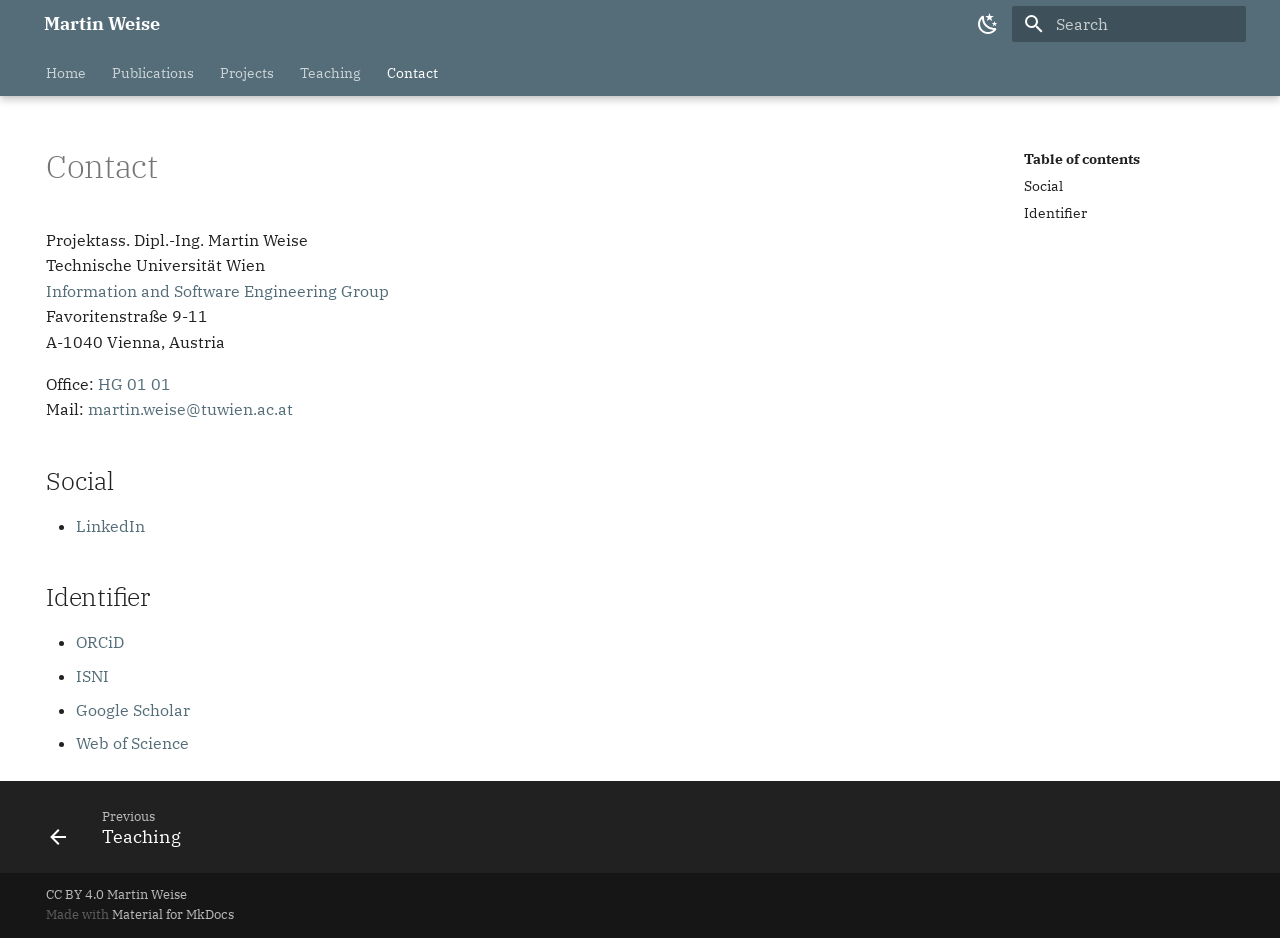
==== commit 7a0b74fb: "new release" ====
--- a/contact/index.html
+++ b/contact/index.html
@@ -122,7 +122,7 @@
         
           
           
-          <input class="md-option" data-md-color-media="" data-md-color-scheme="slate" data-md-color-primary="black" data-md-color-accent=""  aria-label="Switch to dark mode"  type="radio" name="__palette" id="__palette_2">
+          <input class="md-option" data-md-color-media="" data-md-color-scheme="slate" data-md-color-primary="indigo" data-md-color-accent=""  aria-label="Switch to dark mode"  type="radio" name="__palette" id="__palette_2">
           
             <label class="md-header__button md-icon" title="Switch to dark mode" for="__palette_1" hidden>
               <svg xmlns="http://www.w3.org/2000/svg" viewBox="0 0 24 24"><path d="M12 7a5 5 0 0 1 5 5 5 5 0 0 1-5 5 5 5 0 0 1-5-5 5 5 0 0 1 5-5m0 2a3 3 0 0 0-3 3 3 3 0 0 0 3 3 3 3 0 0 0 3-3 3 3 0 0 0-3-3m0-7 2.39 3.42C13.65 5.15 12.84 5 12 5c-.84 0-1.65.15-2.39.42L12 2M3.34 7l4.16-.35A7.2 7.2 0 0 0 5.94 8.5c-.44.74-.69 1.5-.83 2.29L3.34 7m.02 10 1.76-3.77a7.131 7.131 0 0 0 2.38 4.14L3.36 17M20.65 7l-1.77 3.79a7.023 7.023 0 0 0-2.38-4.15l4.15.36m-.01 10-4.14.36c.59-.51 1.12-1.14 1.54-1.86.42-.73.69-1.5.83-2.29L20.64 17M12 22l-2.41-3.44c.74.27 1.55.44 2.41.44.82 0 1.63-.17 2.37-.44L12 22Z"/></svg>
@@ -354,9 +354,47 @@
         
       
       
+        <label class="md-nav__link md-nav__link--active" for="__toc">
+          Contact
+          <span class="md-nav__icon md-icon"></span>
+        </label>
+      
       <a href="./" class="md-nav__link md-nav__link--active">
         Contact
       </a>
+      
+        
+
+<nav class="md-nav md-nav--secondary" aria-label="Table of contents">
+  
+  
+  
+    
+  
+  
+    <label class="md-nav__title" for="__toc">
+      <span class="md-nav__icon md-icon"></span>
+      Table of contents
+    </label>
+    <ul class="md-nav__list" data-md-component="toc" data-md-scrollfix>
+      
+        <li class="md-nav__item">
+  <a href="#social" class="md-nav__link">
+    Social
+  </a>
+  
+</li>
+      
+        <li class="md-nav__item">
+  <a href="#identifier" class="md-nav__link">
+    Identifier
+  </a>
+  
+</li>
+      
+    </ul>
+  
+</nav>
       
     </li>
   
@@ -372,7 +410,7 @@
               
                 
               
-              <div class="md-sidebar md-sidebar--secondary" data-md-component="sidebar" data-md-type="toc" hidden>
+              <div class="md-sidebar md-sidebar--secondary" data-md-component="sidebar" data-md-type="toc" >
                 <div class="md-sidebar__scrollwrap">
                   <div class="md-sidebar__inner">
                     
@@ -383,6 +421,28 @@
   
     
   
+  
+    <label class="md-nav__title" for="__toc">
+      <span class="md-nav__icon md-icon"></span>
+      Table of contents
+    </label>
+    <ul class="md-nav__list" data-md-component="toc" data-md-scrollfix>
+      
+        <li class="md-nav__item">
+  <a href="#social" class="md-nav__link">
+    Social
+  </a>
+  
+</li>
+      
+        <li class="md-nav__item">
+  <a href="#identifier" class="md-nav__link">
+    Identifier
+  </a>
+  
+</li>
+      
+    </ul>
   
 </nav>
                   </div>
@@ -397,13 +457,24 @@
 
 
 <h1 id="contact">Contact</h1>
-<p>Projektass. Dipl.-Ing. Martin Weise</p>
-<p>Office: <a href="https://tuw-maps.tuwien.ac.at/?q=HG0101">HG 01 01</a> (by appointment)<br />
-Mail: <a href="mailto:martin.weise@tuwien.ac.at">martin.weise@tuwien.ac.at</a></p>
-<p><a href="https://informatics.tuwien.ac.at/orgs/e194-01">Information and Software Engineering Group</a>
-E194-01<br />
+<p>Projektass. Dipl.-Ing. Martin Weise<br />
+Technische Universität Wien<br />
+<a href="https://informatics.tuwien.ac.at/orgs/e194-01">Information and Software Engineering Group</a><br />
 Favoritenstraße 9-11<br />
 A-1040 Vienna, Austria</p>
+<p>Office: <a href="https://tuw-maps.tuwien.ac.at/?q=HG0101">HG 01 01</a><br />
+Mail: <a href="mailto:martin.weise@tuwien.ac.at">martin.weise@tuwien.ac.at</a></p>
+<h2 id="social">Social</h2>
+<ul>
+<li><a href="https://www.linkedin.com/in/martin-weise-094273218/">LinkedIn</a></li>
+</ul>
+<h2 id="identifier">Identifier</h2>
+<ul>
+<li><a href="https://orcid.org/0000-0003-4216-302X">ORCiD</a></li>
+<li><a href="https://isni.org/isni/0000000506791090">ISNI</a></li>
+<li><a href="https://scholar.google.com/citations?user=uMn2MpgAAAAJ">Google Scholar</a></li>
+<li><a href="https://publons.com/researcher/AGO-3295-2022/">Web of Science</a></li>
+</ul>
 
               
             </article>
@@ -450,46 +521,6 @@
   
 </div>
       
-        <div class="md-social">
-  
-    
-    
-      
-      
-    
-    <a href="https://www.linkedin.com/in/martin-weise-094273218/" target="_blank" rel="noopener" title="www.linkedin.com" class="md-social__link">
-      <svg xmlns="http://www.w3.org/2000/svg" viewBox="0 0 448 512"><!--! Font Awesome Free 6.1.1 by @fontawesome - https://fontawesome.com License - https://fontawesome.com/license/free (Icons: CC BY 4.0, Fonts: SIL OFL 1.1, Code: MIT License) Copyright 2022 Fonticons, Inc.--><path d="M416 32H31.9C14.3 32 0 46.5 0 64.3v383.4C0 465.5 14.3 480 31.9 480H416c17.6 0 32-14.5 32-32.3V64.3c0-17.8-14.4-32.3-32-32.3zM135.4 416H69V202.2h66.5V416zm-33.2-243c-21.3 0-38.5-17.3-38.5-38.5S80.9 96 102.2 96c21.2 0 38.5 17.3 38.5 38.5 0 21.3-17.2 38.5-38.5 38.5zm282.1 243h-66.4V312c0-24.8-.5-56.7-34.5-56.7-34.6 0-39.9 27-39.9 54.9V416h-66.4V202.2h63.7v29.2h.9c8.9-16.8 30.6-34.5 62.9-34.5 67.2 0 79.7 44.3 79.7 101.9V416z"/></svg>
-    </a>
-  
-    
-    
-      
-      
-    
-    <a href="https://isni.org/isni/0000000506791090" target="_blank" rel="noopener" title="isni.org" class="md-social__link">
-      <svg xmlns="http://www.w3.org/2000/svg" viewBox="0 0 576 512"><!--! Font Awesome Free 6.1.1 by @fontawesome - https://fontawesome.com License - https://fontawesome.com/license/free (Icons: CC BY 4.0, Fonts: SIL OFL 1.1, Code: MIT License) Copyright 2022 Fonticons, Inc.--><path d="M368 344h96c13.25 0 24-10.75 24-24s-10.75-24-24-24h-96c-13.25 0-24 10.75-24 24s10.8 24 24 24zm-160-24c35.35 0 64-28.65 64-64s-28.65-64-64-64-64 28.65-64 64c0 35.3 28.7 64 64 64zM512 32H64C28.65 32 0 60.65 0 96v320c0 35.35 28.65 64 64 64h448c35.35 0 64-28.65 64-64V96c0-35.35-28.7-64-64-64zm16 384c0 8.822-7.178 16-16 16H320c0-44.18-35.82-80-80-80h-64c-44.2 0-80 35.8-80 80H64c-8.822 0-16-7.178-16-16V160h480v256zM368 264h96c13.25 0 24-10.75 24-24s-10.75-24-24-24h-96c-13.25 0-24 10.75-24 24s10.8 24 24 24z"/></svg>
-    </a>
-  
-    
-    
-      
-      
-    
-    <a href="https://scholar.google.com/citations?user=uMn2MpgAAAAJ" target="_blank" rel="noopener" title="scholar.google.com" class="md-social__link">
-      <svg xmlns="http://www.w3.org/2000/svg" viewBox="0 0 488 512"><!--! Font Awesome Free 6.1.1 by @fontawesome - https://fontawesome.com License - https://fontawesome.com/license/free (Icons: CC BY 4.0, Fonts: SIL OFL 1.1, Code: MIT License) Copyright 2022 Fonticons, Inc.--><path d="M488 261.8C488 403.3 391.1 504 248 504 110.8 504 0 393.2 0 256S110.8 8 248 8c66.8 0 123 24.5 166.3 64.9l-67.5 64.9C258.5 52.6 94.3 116.6 94.3 256c0 86.5 69.1 156.6 153.7 156.6 98.2 0 135-70.4 140.8-106.9H248v-85.3h236.1c2.3 12.7 3.9 24.9 3.9 41.4z"/></svg>
-    </a>
-  
-    
-    
-      
-      
-    
-    <a href="https://orcid.org/0000-0003-4216-302X" target="_blank" rel="noopener" title="orcid.org" class="md-social__link">
-      <svg xmlns="http://www.w3.org/2000/svg" viewBox="0 0 512 512"><!--! Font Awesome Free 6.1.1 by @fontawesome - https://fontawesome.com License - https://fontawesome.com/license/free (Icons: CC BY 4.0, Fonts: SIL OFL 1.1, Code: MIT License) Copyright 2022 Fonticons, Inc.--><path d="M294.75 188.19h-45.92V342h47.47c67.62 0 83.12-51.34 83.12-76.91 0-41.64-26.54-76.9-84.67-76.9zM256 8C119 8 8 119 8 256s111 248 248 248 248-111 248-248S393 8 256 8zm-80.79 360.76h-29.84v-207.5h29.84zm-14.92-231.14a19.57 19.57 0 1 1 19.57-19.57 19.64 19.64 0 0 1-19.57 19.57zM300 369h-81V161.26h80.6c76.73 0 110.44 54.83 110.44 103.85C410 318.39 368.38 369 300 369z"/></svg>
-    </a>
-  
-</div>
-      
     </div>
   </div>
 </footer>
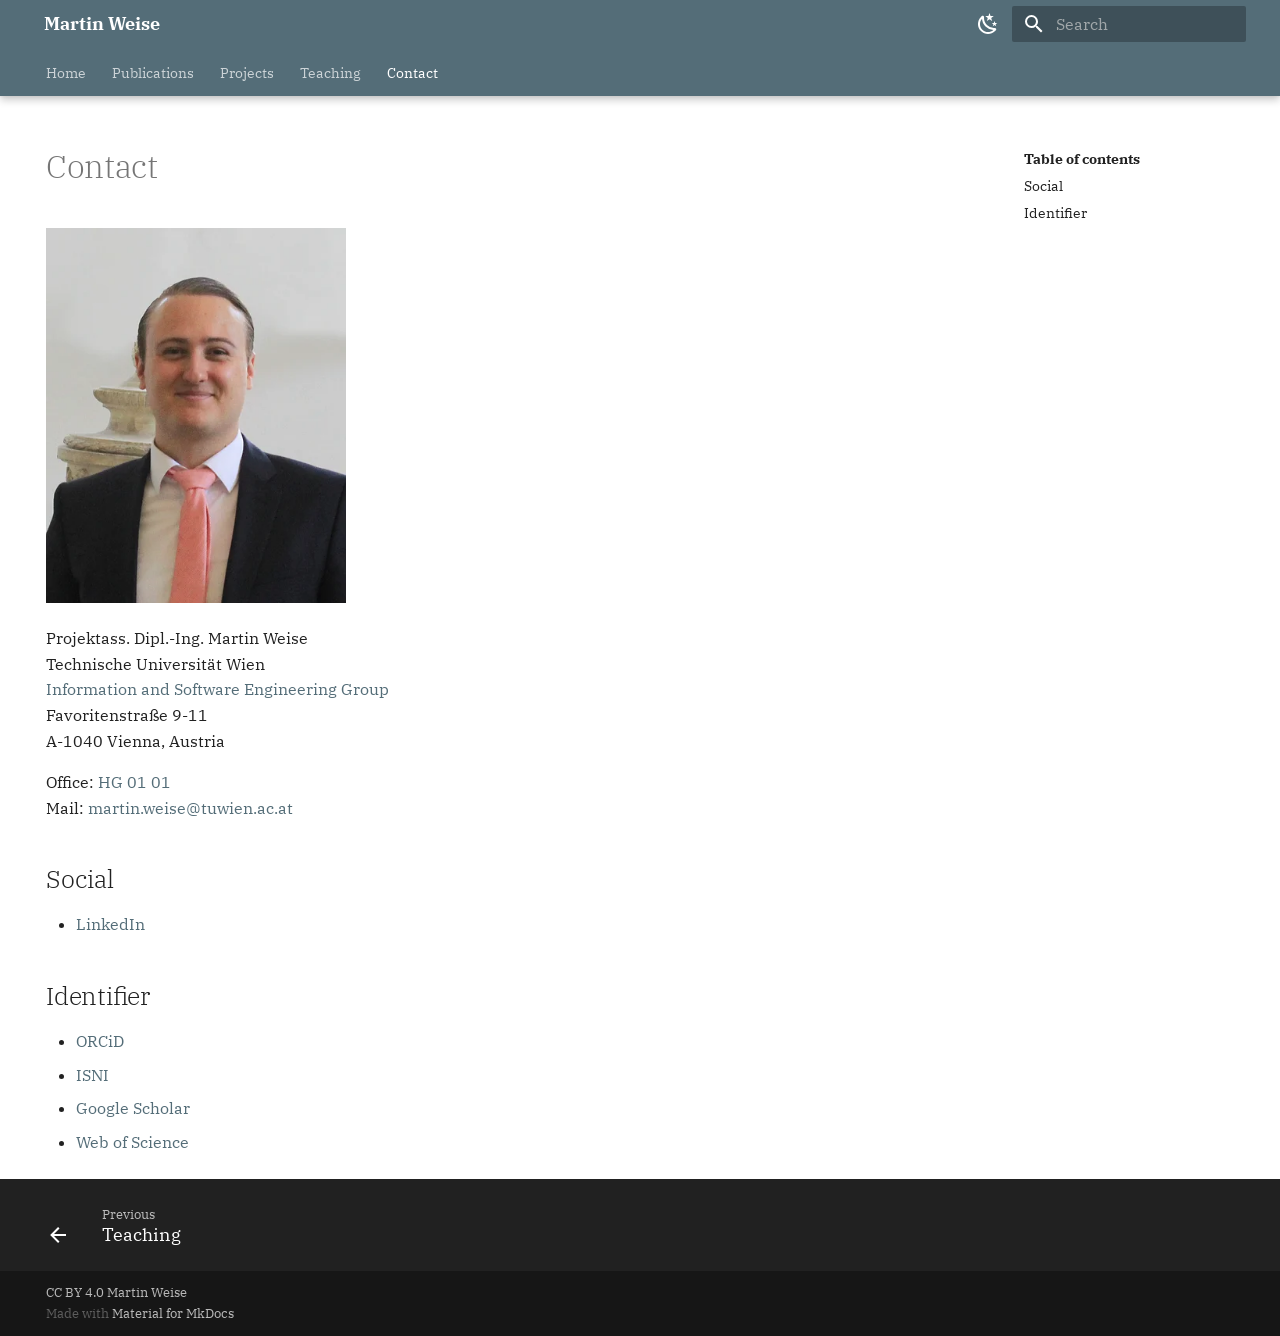
==== commit e6f50c9e: "new release" ====
--- a/contact/index.html
+++ b/contact/index.html
@@ -457,6 +457,7 @@
 
 
 <h1 id="contact">Contact</h1>
+<p><img alt="Projektass. Dipl.-Ing. Martin Weise" src="/images/mweise.webp" width="300" /></p>
 <p>Projektass. Dipl.-Ing. Martin Weise<br />
 Technische Universität Wien<br />
 <a href="https://informatics.tuwien.ac.at/orgs/e194-01">Information and Software Engineering Group</a><br />
